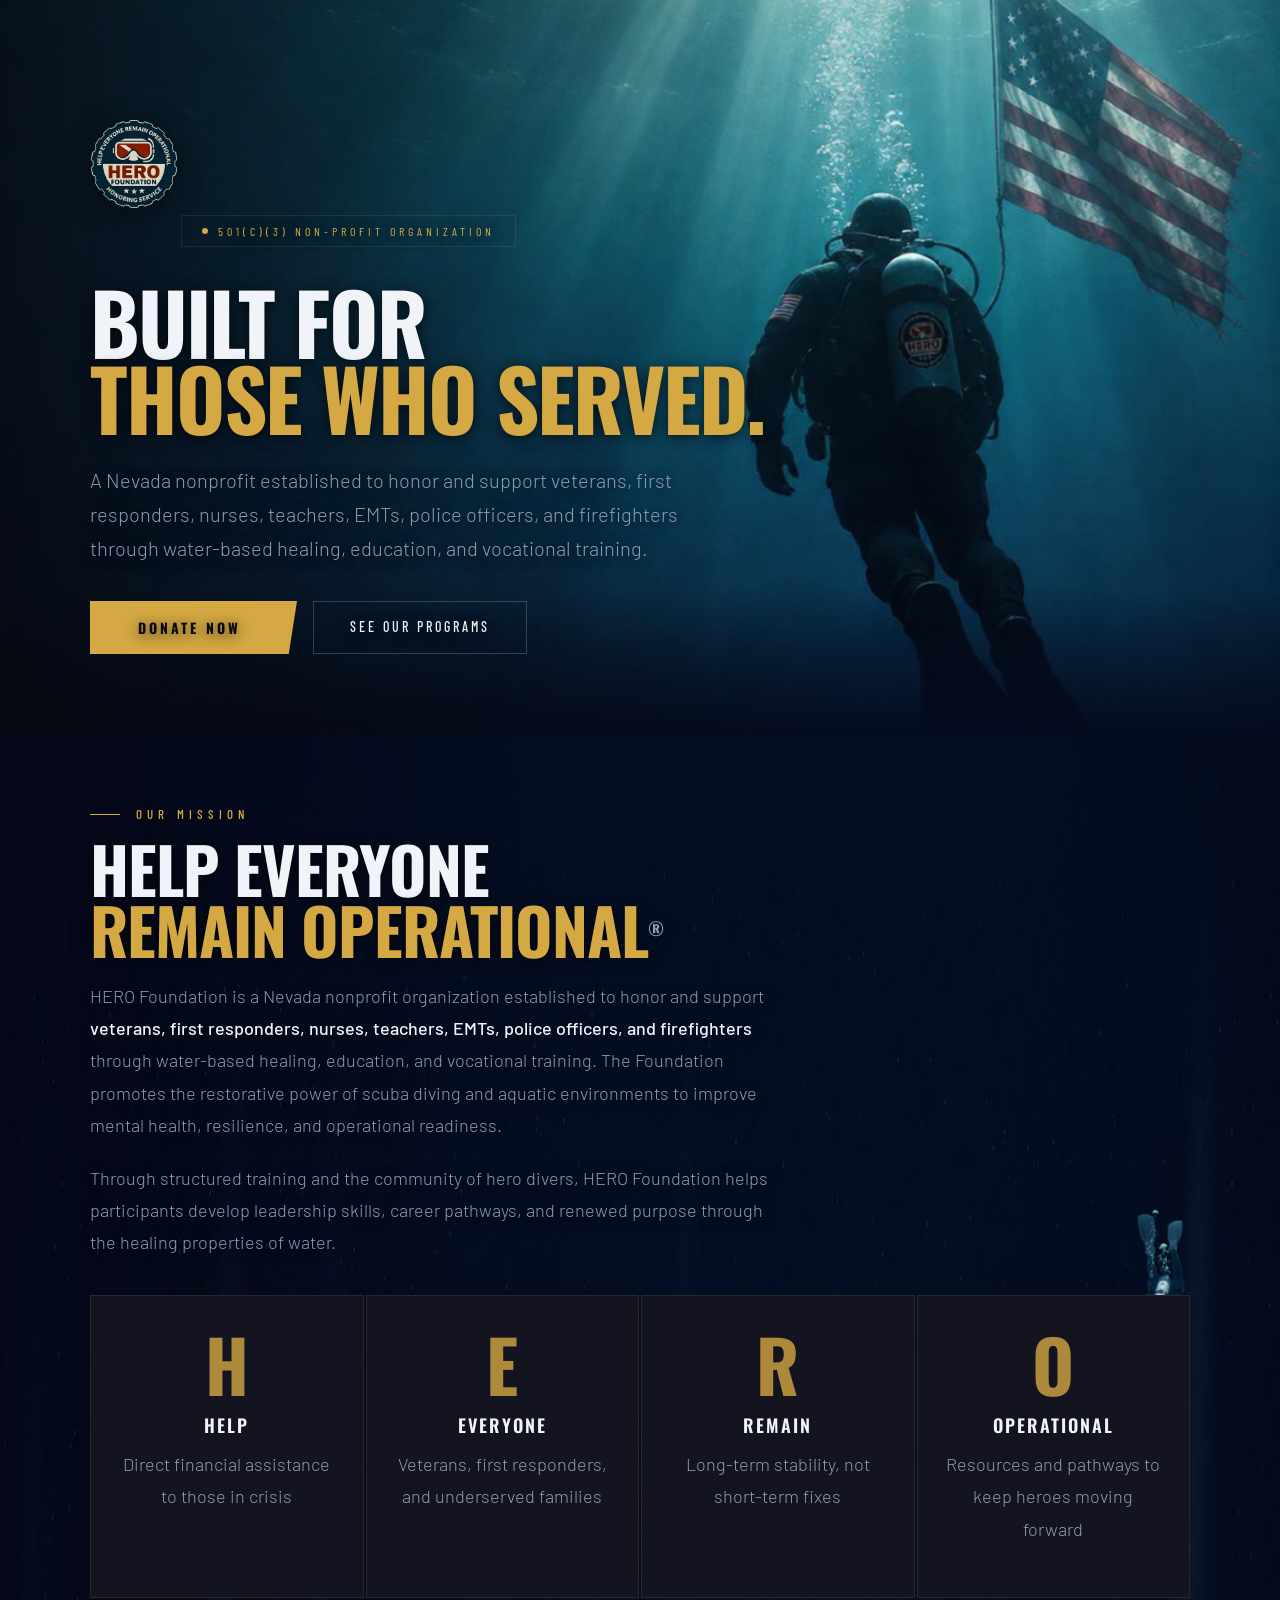
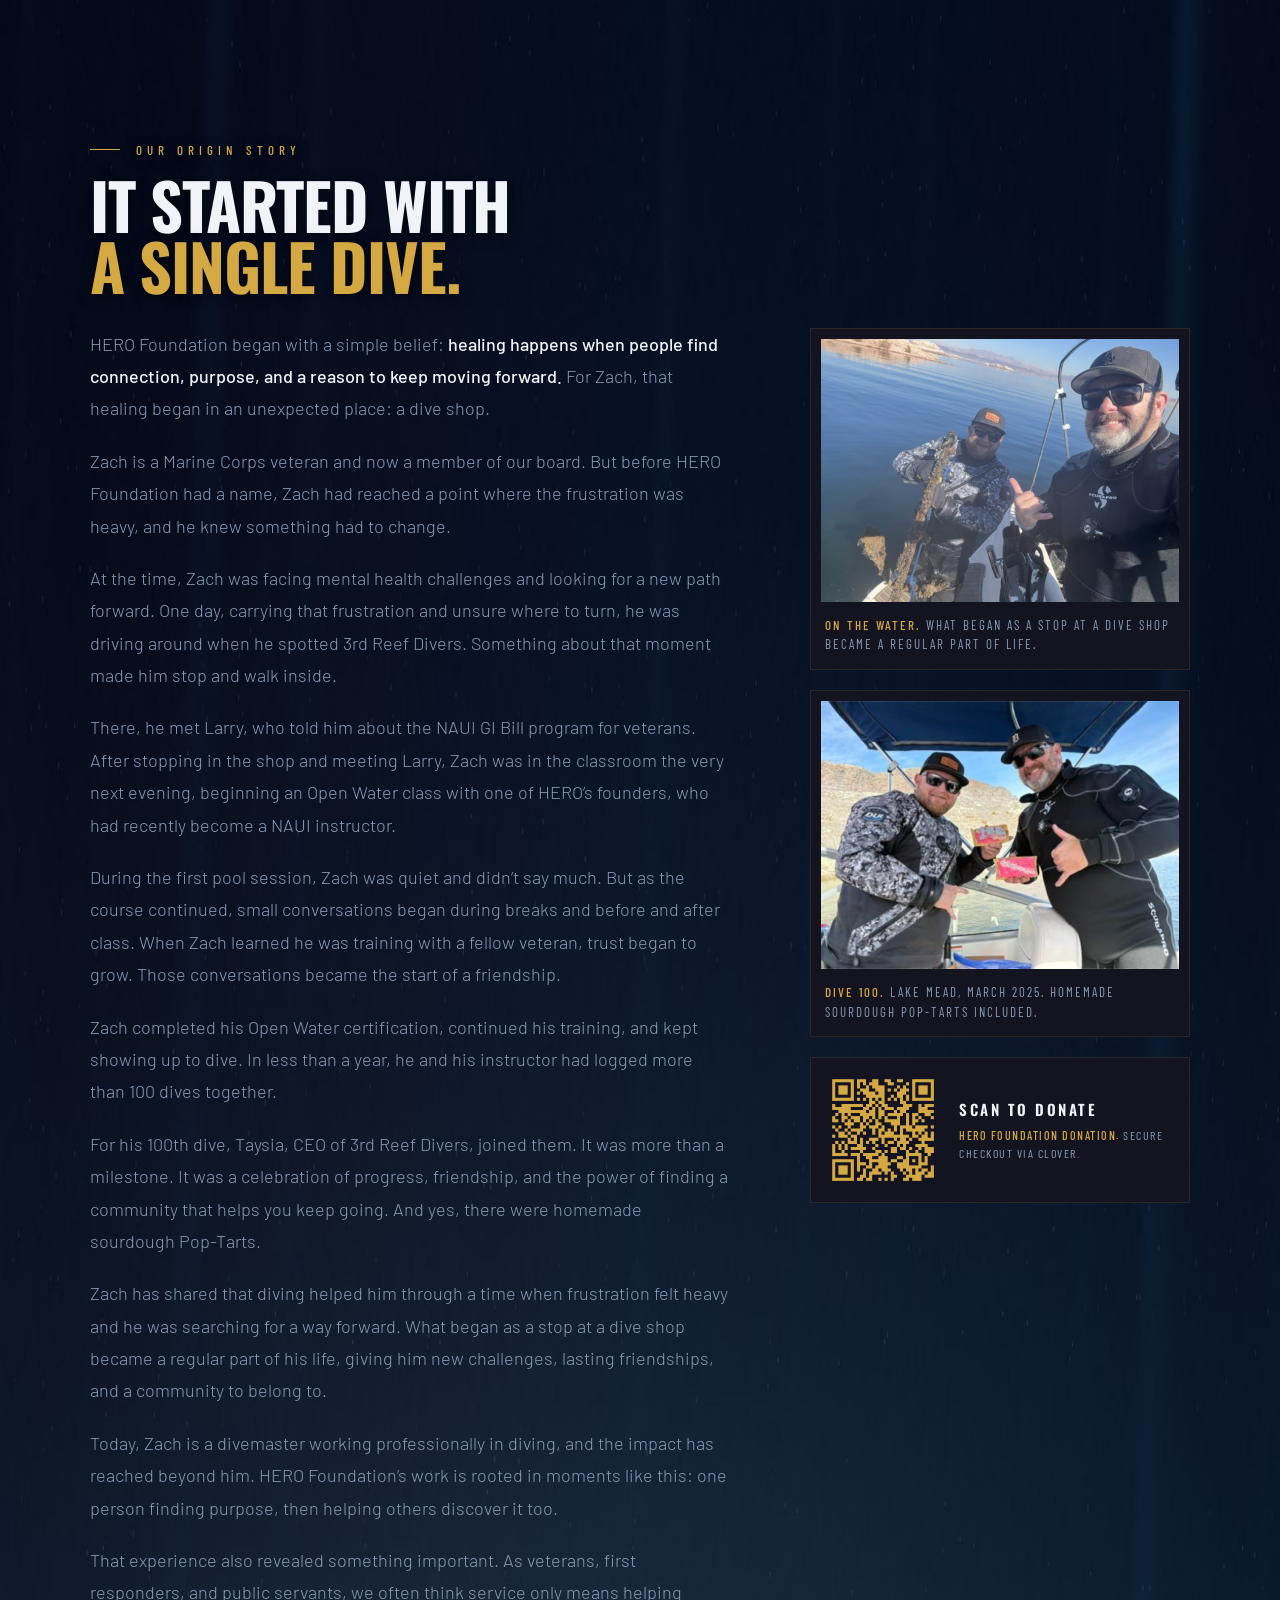
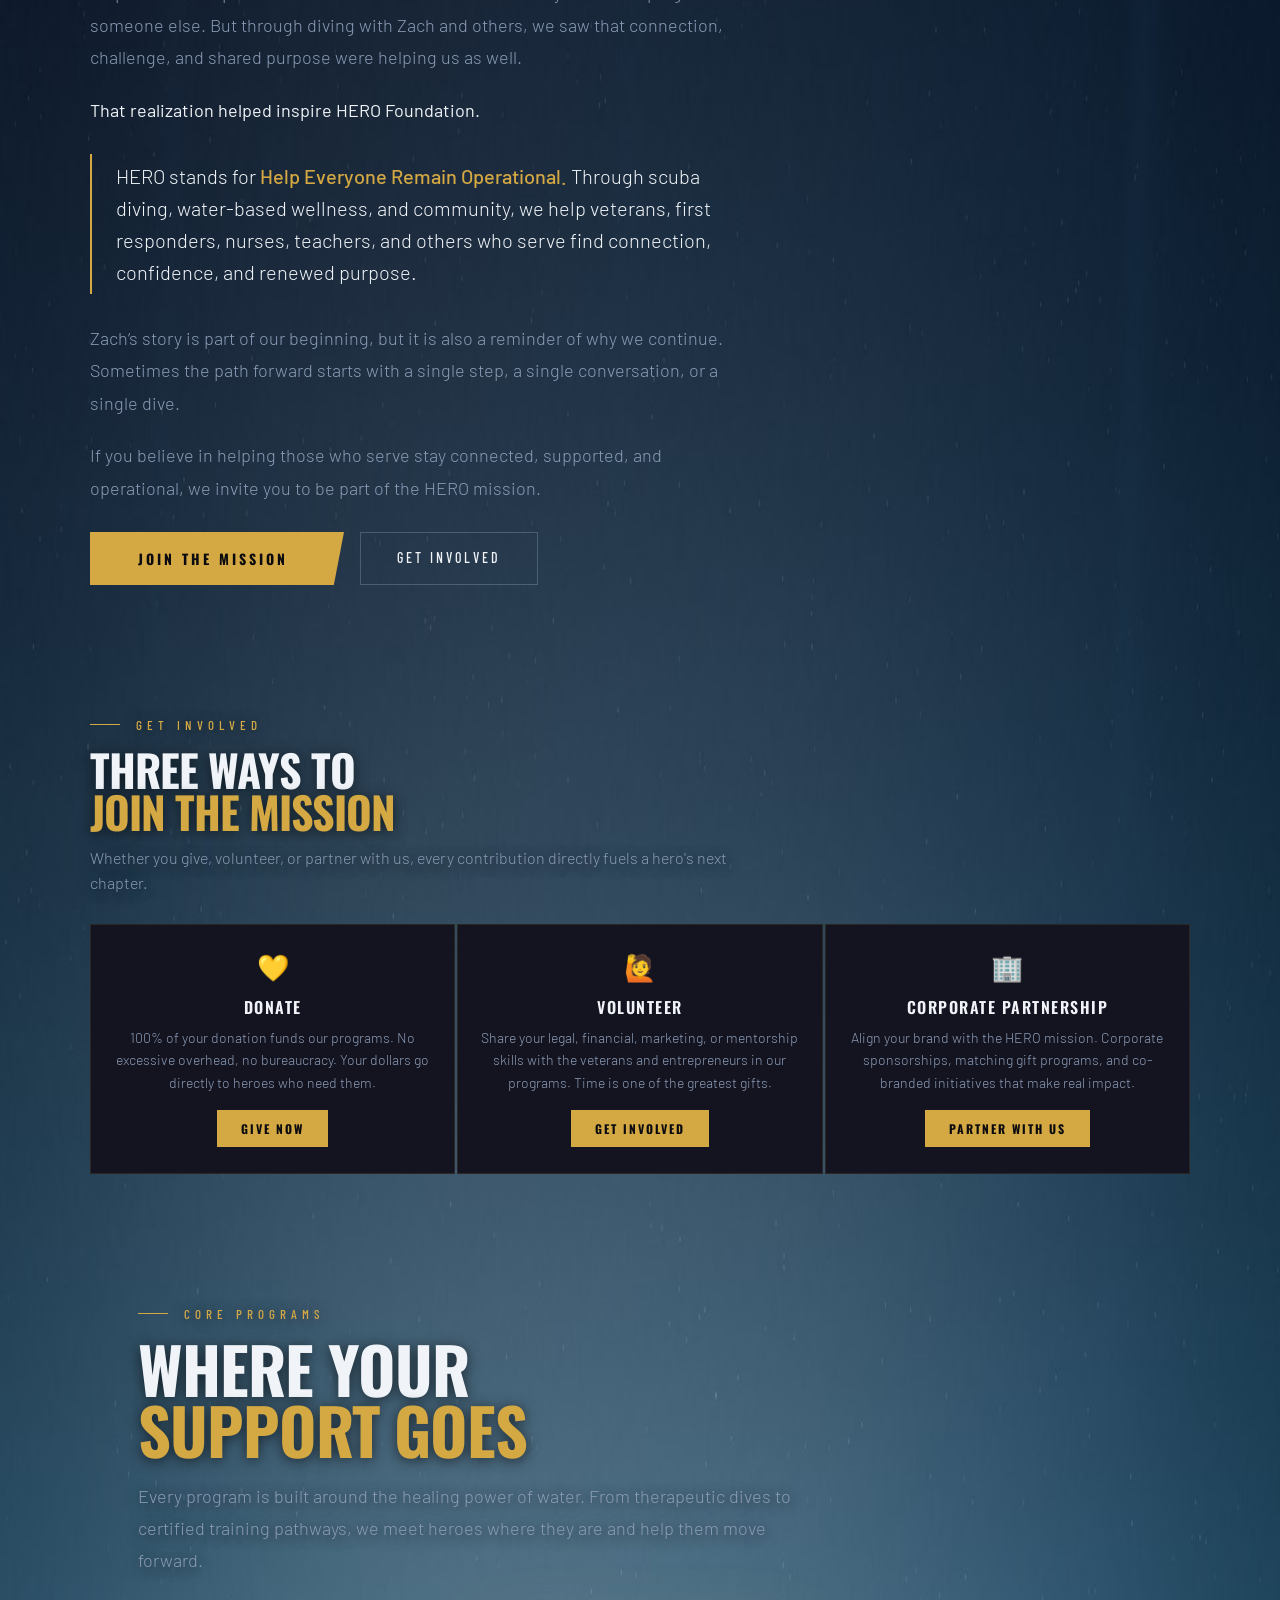
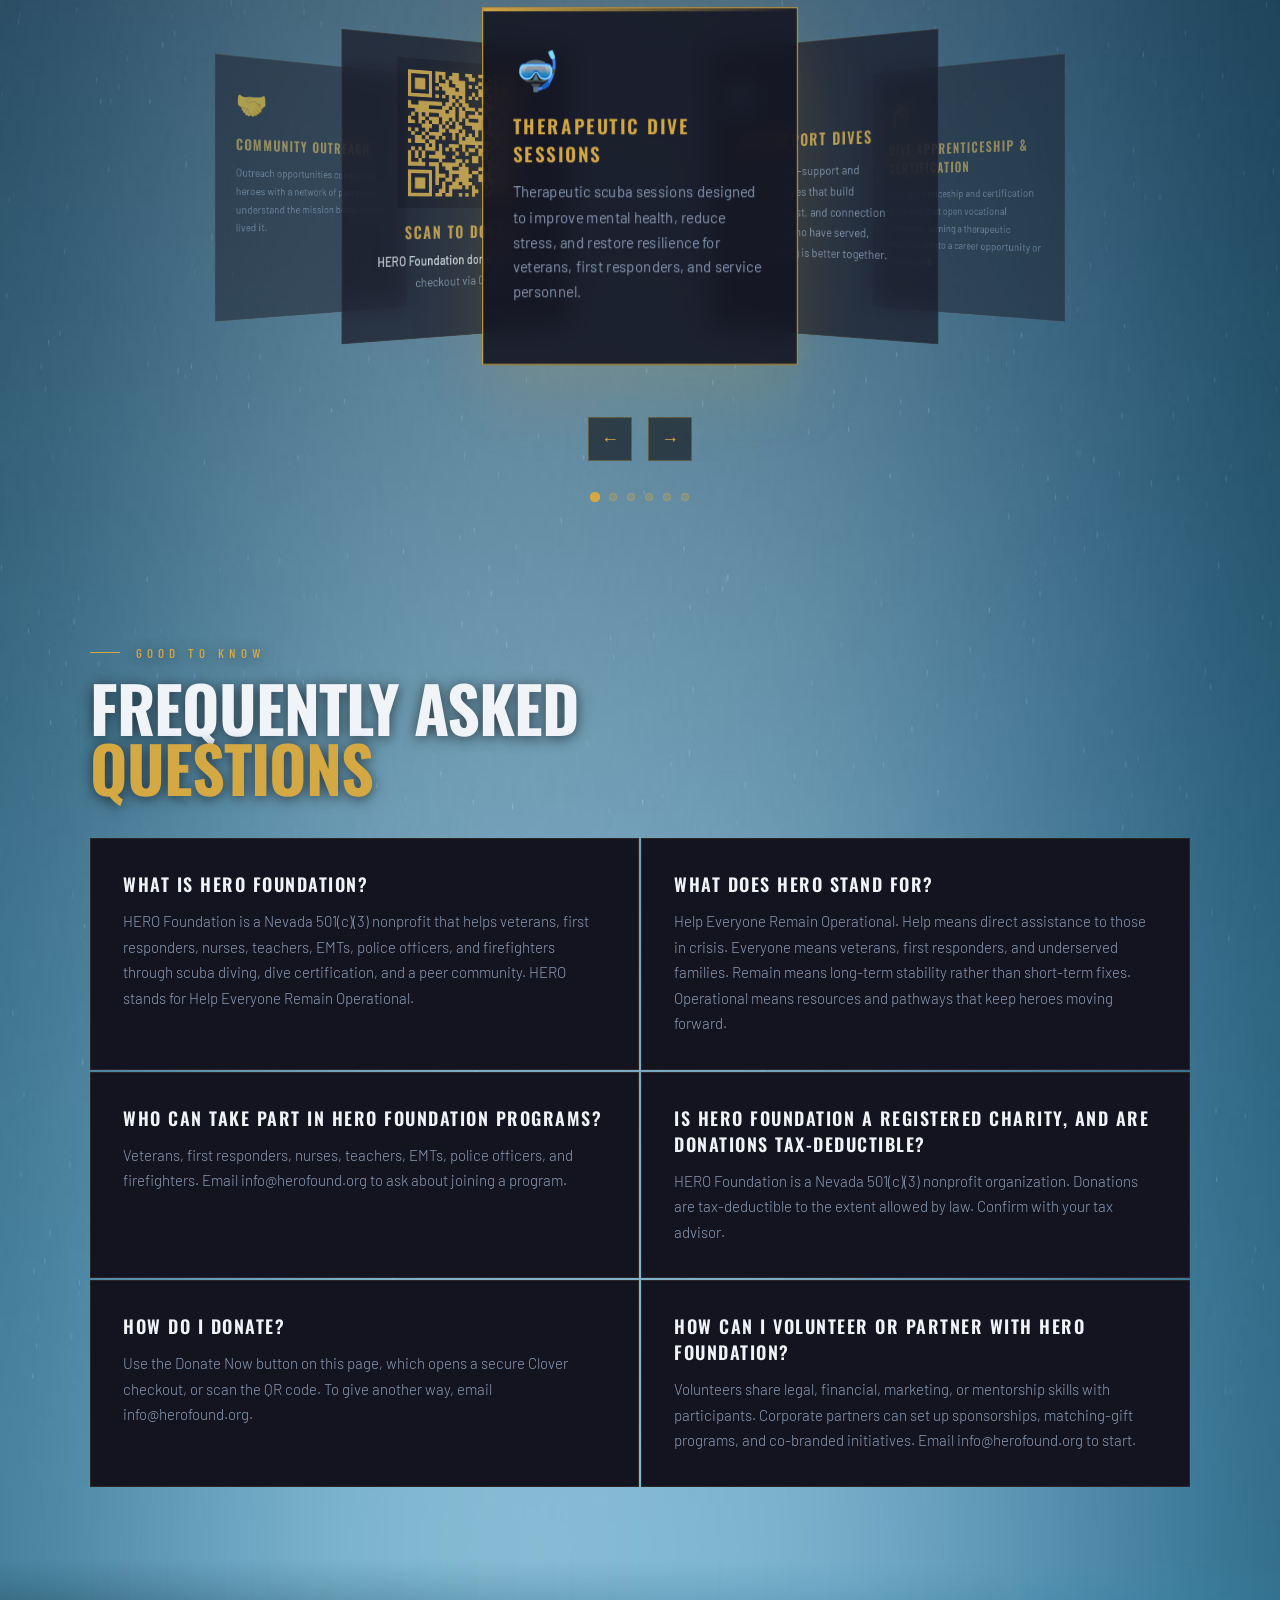
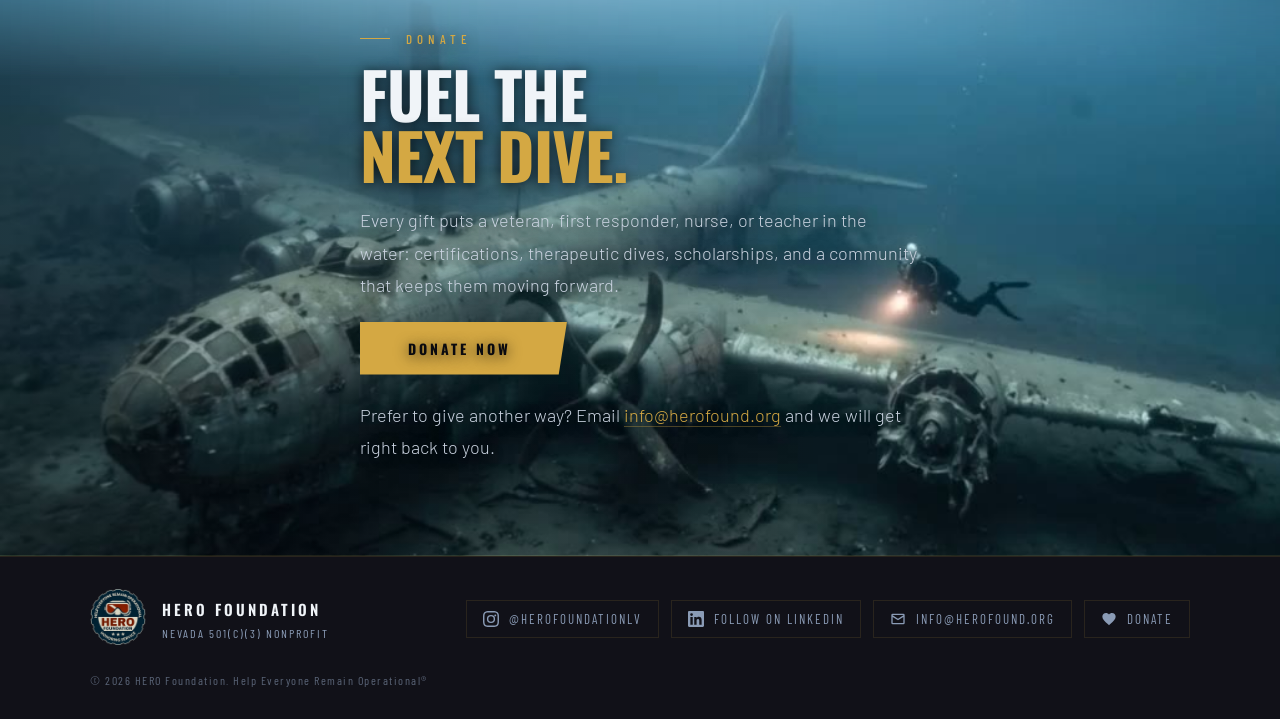
==== index.html @ 290cae29 "Use the real badge artwork, not the kit's SVG redraws Mike: the logo was not showing properly. The k" ====
<!DOCTYPE html>
<html lang="en">
<head>
  <meta charset="UTF-8">
  <meta name="viewport" content="width=device-width, initial-scale=1.0">
  <title>HERO Foundation | Dive Therapy for Veterans &amp; First Responders</title>
  <meta name="description" content="Nevada 501(c)(3) helping veterans, first responders, nurses, and teachers heal through scuba diving and dive certification. Donate or volunteer today.">
  <link rel="canonical" href="https://herofound.org/">
  <meta name="robots" content="index, follow, max-image-preview:large">
  <meta name="theme-color" content="#0A0A0F">
  <link rel="icon" href="/favicon.ico" sizes="any">
  <link rel="icon" type="image/png" sizes="32x32" href="/favicon-32.png">
  <link rel="icon" type="image/png" sizes="192x192" href="/favicon-192.png">
  <link rel="apple-touch-icon" href="/apple-touch-icon.png">
  <link rel="manifest" href="/site.webmanifest">
  <meta property="og:type" content="website">
  <meta property="og:site_name" content="HERO Foundation">
  <meta property="og:locale" content="en_US">
  <meta property="og:url" content="https://herofound.org/">
  <meta property="og:title" content="HERO Foundation: Help Everyone Remain Operational">
  <meta property="og:description" content="A Nevada 501(c)(3) using scuba diving, dive certification, and community to help veterans, first responders, nurses, and teachers stay operational.">
  <meta property="og:image" content="https://herofound.org/og-image.jpg">
  <meta property="og:image:width" content="1200">
  <meta property="og:image:height" content="630">
  <meta property="og:image:alt" content="Scuba diver carrying an American flag underwater, lit by sunlight from the surface">
  <meta name="twitter:card" content="summary_large_image">
  <meta name="twitter:title" content="HERO Foundation: Help Everyone Remain Operational">
  <meta name="twitter:description" content="A Nevada 501(c)(3) using scuba diving, dive certification, and community to help veterans, first responders, nurses, and teachers stay operational.">
  <meta name="twitter:image" content="https://herofound.org/og-image.jpg">
  <meta name="twitter:image:alt" content="Scuba diver carrying an American flag underwater, lit by sunlight from the surface">
  <script type="application/ld+json">
  {
    "@context": "https://schema.org",
    "@graph": [
      {
        "@type": "NonprofitOrganization",
        "@id": "https://herofound.org/#organization",
        "name": "HERO Foundation",
        "alternateName": "Help Everyone Remain Operational",
        "slogan": "Help Everyone Remain Operational",
        "url": "https://herofound.org/",
        "image": "https://herofound.org/og-image.jpg",
        "logo": {
          "@type": "ImageObject",
          "url": "https://herofound.org/hero-foundation-logo-512.png",
          "width": 512,
          "height": 512
        },
        "email": "info@herofound.org",
        "description": "HERO Foundation (Help Everyone Remain Operational) is a Nevada 501(c)(3) nonprofit that uses scuba diving, dive certification, and peer community to support the mental health, resilience, and career pathways of veterans, first responders, nurses, teachers, EMTs, police officers, and firefighters.",
        "nonprofitStatus": "https://schema.org/Nonprofit501c3",
        "address": {
          "@type": "PostalAddress",
          "addressRegion": "NV",
          "addressCountry": "US"
        },
        "areaServed": {
          "@type": "State",
          "name": "Nevada"
        },
        "knowsAbout": [
          "Scuba diving therapy",
          "Veteran mental health",
          "First responder wellness",
          "Dive certification",
          "NAUI training"
        ],
        "sameAs": [
          "https://www.instagram.com/herofoundationlv/",
          "https://www.linkedin.com/company/hero-foundation"
        ],
        "contactPoint": {
          "@type": "ContactPoint",
          "email": "info@herofound.org",
          "contactType": "general inquiries",
          "availableLanguage": "English"
        },
        "potentialAction": {
          "@type": "DonateAction",
          "name": "Donate to HERO Foundation",
          "target": "https://link.clover.com/urlshortener/wZVcKj"
        }
      },
      {
        "@type": "WebSite",
        "@id": "https://herofound.org/#website",
        "url": "https://herofound.org/",
        "name": "HERO Foundation",
        "publisher": {
          "@id": "https://herofound.org/#organization"
        },
        "inLanguage": "en-US"
      },
      {
        "@type": "WebPage",
        "@id": "https://herofound.org/#webpage",
        "url": "https://herofound.org/",
        "name": "HERO Foundation | Dive Therapy for Veterans & First Responders",
        "description": "Nevada 501(c)(3) helping veterans, first responders, nurses, and teachers heal through scuba diving and dive certification. Donate or volunteer today.",
        "isPartOf": {
          "@id": "https://herofound.org/#website"
        },
        "about": {
          "@id": "https://herofound.org/#organization"
        },
        "primaryImageOfPage": {
          "@type": "ImageObject",
          "url": "https://herofound.org/og-image.jpg",
          "width": 1200,
          "height": 630,
          "caption": "Scuba diver carrying an American flag underwater, lit by sunlight from the surface"
        },
        "inLanguage": "en-US"
      },
      {
        "@type": "ItemList",
        "@id": "https://herofound.org/#programs-list",
        "name": "HERO Foundation core programs",
        "itemListOrder": "https://schema.org/ItemListOrderAscending",
        "itemListElement": [
          {
            "@type": "ListItem",
            "position": 1,
            "item": {
              "@type": "Service",
              "name": "Therapeutic Dive Sessions",
              "description": "Therapeutic scuba sessions designed to improve mental health, reduce stress, and restore resilience for veterans, first responders, and service personnel.",
              "provider": {
                "@id": "https://herofound.org/#organization"
              }
            }
          },
          {
            "@type": "ListItem",
            "position": 2,
            "item": {
              "@type": "Service",
              "name": "Peer-Support Dives",
              "description": "Structured peer-support and mentorship dives that build community, trust, and connection among those who have served, because healing is better together.",
              "provider": {
                "@id": "https://herofound.org/#organization"
              }
            }
          },
          {
            "@type": "ListItem",
            "position": 3,
            "item": {
              "@type": "Service",
              "name": "Dive Apprenticeship & Certification",
              "description": "Dive apprenticeship and certification programs that open vocational pathways, turning a therapeutic experience into a career opportunity or lifelong skill.",
              "provider": {
                "@id": "https://herofound.org/#organization"
              }
            }
          },
          {
            "@type": "ListItem",
            "position": 4,
            "item": {
              "@type": "Service",
              "name": "Educational Workshops",
              "description": "Workshops focused on stress recovery, ocean awareness, and personal development, providing tools that extend well beyond the water.",
              "provider": {
                "@id": "https://herofound.org/#organization"
              }
            }
          },
          {
            "@type": "ListItem",
            "position": 5,
            "item": {
              "@type": "Service",
              "name": "Community Outreach",
              "description": "Outreach opportunities connecting heroes with a network of peers who understand the mission because they lived it.",
              "provider": {
                "@id": "https://herofound.org/#organization"
              }
            }
          }
        ]
      },
      {
        "@type": "FAQPage",
        "@id": "https://herofound.org/#faq",
        "mainEntity": [
          {
            "@type": "Question",
            "name": "What is HERO Foundation?",
            "acceptedAnswer": {
              "@type": "Answer",
              "text": "HERO Foundation is a Nevada 501(c)(3) nonprofit that helps veterans, first responders, nurses, teachers, EMTs, police officers, and firefighters through scuba diving, dive certification, and a peer community. HERO stands for Help Everyone Remain Operational."
            }
          },
          {
            "@type": "Question",
            "name": "What does HERO stand for?",
            "acceptedAnswer": {
              "@type": "Answer",
              "text": "Help Everyone Remain Operational. Help means direct assistance to those in crisis. Everyone means veterans, first responders, and underserved families. Remain means long-term stability rather than short-term fixes. Operational means resources and pathways that keep heroes moving forward."
            }
          },
          {
            "@type": "Question",
            "name": "Who can take part in HERO Foundation programs?",
            "acceptedAnswer": {
              "@type": "Answer",
              "text": "Veterans, first responders, nurses, teachers, EMTs, police officers, and firefighters. Email info@herofound.org to ask about joining a program."
            }
          },
          {
            "@type": "Question",
            "name": "Is HERO Foundation a registered charity, and are donations tax-deductible?",
            "acceptedAnswer": {
              "@type": "Answer",
              "text": "HERO Foundation is a Nevada 501(c)(3) nonprofit organization. Donations are tax-deductible to the extent allowed by law. Confirm with your tax advisor."
            }
          },
          {
            "@type": "Question",
            "name": "How do I donate?",
            "acceptedAnswer": {
              "@type": "Answer",
              "text": "Use the Donate Now button on this page, which opens a secure Clover checkout, or scan the QR code. To give another way, email info@herofound.org."
            }
          },
          {
            "@type": "Question",
            "name": "How can I volunteer or partner with HERO Foundation?",
            "acceptedAnswer": {
              "@type": "Answer",
              "text": "Volunteers share legal, financial, marketing, or mentorship skills with participants. Corporate partners can set up sponsorships, matching-gift programs, and co-branded initiatives. Email info@herofound.org to start."
            }
          }
        ]
      }
    ]
  }
  </script>
  <link rel="preload" as="image" href="hero-diver-flag-poster.jpg">
  <link rel="preconnect" href="https://fonts.googleapis.com">
  <link rel="preconnect" href="https://fonts.gstatic.com" crossorigin>
  <link href="https://fonts.googleapis.com/css2?family=Oswald:wght@400;500;600;700&family=Barlow+Condensed:wght@300;400;500;600;700&family=Barlow:wght@300;400;500;600&display=swap" rel="stylesheet">
  <style>
    * { margin: 0; padding: 0; box-sizing: border-box; }
    [hidden] { display: none !important; }
    html { scroll-behavior: smooth; overflow-x: hidden; }

    :root {
      --white: #f0f4f8;
      --fog: #8a9bb5;
      --gold: #D4A843;
      --gold-dim: rgba(212,168,67,0.15);
      --gold-glow: rgba(212,168,67,0.08);
      --fund-dark: #0A0A0F;
      --fund-deep: #111118;
      --fund-card: #141420;
      --fund-border: rgba(212,168,67,0.12);
    }

    body {
      background: var(--fund-dark);
      color: var(--white);
      font-family: 'Barlow', sans-serif;
    }

    a { color: inherit; }
    a:hover { color: var(--white); }

    .foundation-page { background: var(--fund-dark); color: var(--white); font-family: 'Barlow', sans-serif; }

    .foundation-hero {
      min-height: 78vh;
      display: flex; align-items: center; justify-content: center;
      text-align: left; padding: 120px 48px 80px;
      position: relative; overflow: hidden;
      /* Poster frame sits under the looping video so the hero is never blank. */
      background: url('hero-diver-flag-poster.jpg') center 32% / cover no-repeat #060609;
    }

    .foundation-hero-video {
      position: absolute; inset: 0; z-index: 0;
      width: 100%; height: 100%;
      object-fit: cover; object-position: center 32%;
      pointer-events: none;
    }

    /* Gradient scrim over the video, under the copy. */
    .foundation-hero::before {
      content: ''; position: absolute; inset: 0; z-index: 1; pointer-events: none;
      background:
        linear-gradient(90deg, rgba(6,6,9,0.68) 0%, rgba(6,6,9,0.34) 38%, rgba(6,6,9,0) 66%),
        linear-gradient(180deg, rgba(6,6,9,0.10) 0%, rgba(10,10,15,0) 35%, rgba(10,10,15,0) 80%, #040c1f 100%);
    }

    @media (prefers-reduced-motion: reduce) {
      .foundation-hero-video { display: none; }
    }

    .foundation-hero-inner { width: 100%; max-width: 1100px; position: relative; z-index: 2; }
    .foundation-hero-copy { max-width: 760px; text-shadow: 0 2px 14px rgba(0,0,0,0.7); }
    .site-brand { display: inline-block; margin-bottom: 26px; line-height: 0; }
    .site-brand img { width: 88px; height: 88px; display: block; filter: drop-shadow(0 4px 14px rgba(0,0,0,0.45)); }

    .foundation-badge {
      display: inline-flex; align-items: center; gap: 10px;
      font-family: 'Barlow Condensed', sans-serif; font-size: 12px;
      letter-spacing: 4px; text-transform: uppercase;
      color: var(--gold); border: 1px solid var(--fund-border);
      padding: 8px 20px; margin-bottom: 36px;
    }

    .foundation-badge::before {
      content: ''; width: 6px; height: 6px;
      background: var(--gold); border-radius: 50%;
      animation: pulse 2s ease-in-out infinite;
    }

    @keyframes pulse { 0%,100% { opacity:1; transform:scale(1); } 50% { opacity:0.5; transform:scale(1.4); } }

    .foundation-hero h1 {
      font-family: 'Oswald', sans-serif; font-weight: 700;
      font-size: clamp(48px, 6.6vw, 92px);
      line-height: 0.9; text-transform: uppercase; letter-spacing: -2px; margin-bottom: 28px;
    }

    .foundation-hero h1 em { font-style: normal; color: var(--gold); }

    .foundation-hero-sub {
      font-weight: 300; font-size: 20px; line-height: 1.7;
      color: var(--fog); max-width: 640px; margin: 0 0 36px;
    }

    .foundation-hero-actions { display: flex; gap: 16px; justify-content: flex-start; flex-wrap: wrap; }

    .btn-gold {
      display: inline-block; padding: 16px 48px;
      background: var(--gold); color: #0A0A0F;
      font-family: 'Oswald', sans-serif; font-weight: 700;
      font-size: 14px; letter-spacing: 3px; text-transform: uppercase;
      text-decoration: none; transition: all 0.3s ease;
      clip-path: polygon(0 0, 100% 0, 96% 100%, 0 100%); padding-right: 56px;
    }

    .btn-gold:hover { background: #e8ba50; transform: translateY(-2px); box-shadow: 0 8px 32px rgba(212,168,67,0.3); color: #0A0A0F; }

    .btn-fund-ghost {
      display: inline-block; padding: 16px 36px;
      background: transparent; color: var(--white);
      font-family: 'Barlow Condensed', sans-serif; font-weight: 500;
      font-size: 14px; letter-spacing: 3px; text-transform: uppercase;
      text-decoration: none; border: 1px solid rgba(240,244,248,0.2); transition: all 0.3s ease;
    }

    .btn-fund-ghost:hover { border-color: var(--gold); color: var(--gold); background: var(--gold-glow); }

    .foundation-stats {
      background: var(--fund-deep);
      border-top: 1px solid var(--fund-border);
      border-bottom: 1px solid var(--fund-border);
      padding: 36px 48px; display: flex; justify-content: center; flex-wrap: wrap;
    }

    .foundation-stat { text-align: center; flex: 1; min-width: 160px; padding: 0 32px; border-right: 1px solid var(--fund-border); display: flex; align-items: center; justify-content: center; }
    .foundation-stat:last-child { border-right: none; }

    .foundation-stat-title {
      font-family: 'Oswald', sans-serif; font-weight: 700;
      font-size: clamp(28px, 3.2vw, 44px); line-height: 1.05;
      text-transform: uppercase; letter-spacing: 1px; color: var(--gold);
    }

    .f-section { padding: 72px 48px; position: relative; overflow: hidden; }
    .f-section.dark { background: var(--fund-dark); }
    .f-section.deep { background: var(--fund-deep); }
    .f-wrap { max-width: 1100px; margin: 0 auto; position: relative; z-index: 5; }

    .f-tag {
      font-family: 'Barlow Condensed', sans-serif; font-weight: 500;
      font-size: 13px; letter-spacing: 5px; text-transform: uppercase;
      color: var(--gold); display: flex; align-items: center; gap: 16px; margin-bottom: 16px;
    }

    .f-tag::before { content: ''; width: 30px; height: 1px; background: var(--gold); }

    .f-section h2, .programs-section h2 {
      font-family: 'Oswald', sans-serif; font-weight: 700;
      font-size: clamp(36px, 5vw, 68px); line-height: 0.95;
      text-transform: uppercase; letter-spacing: -1px; margin-bottom: 20px;
    }

    .f-section h2 em, .programs-section h2 em { font-style: normal; color: var(--gold); }

    .f-section p, .programs-content > p {
      font-weight: 300; font-size: 18px; line-height: 1.8;
      color: var(--fog); max-width: 680px; margin-bottom: 20px;
    }

    .f-section p strong { color: var(--white); font-weight: 500; }

    .pillars-grid {
      display: grid; grid-template-columns: repeat(4, 1fr);
      gap: 2px; margin-top: 36px;
    }

    .f-pillar {
      background: var(--fund-card); border: 1px solid var(--fund-border);
      padding: 32px 24px; text-align: center; transition: all 0.3s ease;
    }

    .f-pillar:hover { border-color: var(--gold); background: var(--gold-glow); }

    .f-pillar-letter {
      font-family: 'Oswald', sans-serif; font-weight: 700;
      font-size: 72px; line-height: 1; color: var(--gold); opacity: 0.8; margin-bottom: 12px;
    }

    .f-pillar-word {
      font-family: 'Oswald', sans-serif; font-weight: 600;
      font-size: 18px; text-transform: uppercase; letter-spacing: 2px;
      color: var(--white); margin-bottom: 10px;
    }

    .f-pillar-desc { font-size: 14px; line-height: 1.6; color: var(--fog); margin: 0; }

    /* ── PROGRAMS COVERFLOW ── */
    .programs-section {
      position: relative; padding: 72px 0; overflow: hidden;
    }

    .programs-bg {
      position: absolute; inset: 0;
      background: url('programs-bg.jpg') center center / cover no-repeat;
    }

    .programs-bg::after {
      content: ''; position: absolute; inset: 0;
      background: linear-gradient(180deg,
        rgba(10,10,15,0.46) 0%,
        rgba(10,10,15,0.22) 40%,
        rgba(10,10,15,0.22) 60%,
        rgba(10,10,15,0.52) 100%);
    }

    .programs-content {
      position: relative; z-index: 5;
      max-width: 1100px; margin: 0 auto; padding: 0 48px;
    }
    .programs-content > .f-tag, .programs-content > h2, .programs-content > p { text-shadow: 0 2px 14px rgba(0,0,0,0.7); }

    /* coverflow stage */
    .coverflow-stage {
      position: relative; height: 380px;
      perspective: 1200px;
      margin-top: 40px; cursor: pointer;
      user-select: none;
    }

    .cf-track {
      position: relative; width: 100%; height: 100%;
      transform-style: preserve-3d;
    }

    .cf-card {
      position: absolute;
      width: 300px; height: 340px;
      top: 0; left: 50%; margin-left: -150px;
      background: rgba(20,20,32,0.88);
      border: 1px solid var(--fund-border);
      padding: 36px 28px;
      backdrop-filter: blur(12px);
      -webkit-backdrop-filter: blur(12px);
      transition: transform 0.9s cubic-bezier(0.25,0.46,0.45,0.94),
                  opacity 0.9s ease,
                  box-shadow 0.9s ease;
      will-change: transform, opacity;
      overflow: hidden;
    }

    .cf-card::before {
      content: ''; position: absolute; top: 0; left: 0;
      width: 100%; height: 3px;
      background: linear-gradient(90deg, var(--gold), transparent);
      transform: scaleX(0); transform-origin: left;
      transition: transform 0.4s ease;
    }

    .cf-card.cf-active::before { transform: scaleX(1); }
    .cf-card.cf-active { border-color: var(--gold); box-shadow: 0 24px 64px rgba(212,168,67,0.18); }

    .cf-card .program-icon { font-size: 36px; margin-bottom: 18px; display: block; }

    .cf-card h3 {
      font-family: 'Oswald', sans-serif; font-weight: 600;
      font-size: 18px; text-transform: uppercase; letter-spacing: 2px;
      color: var(--gold); margin-bottom: 12px;
    }

    .cf-card p { font-size: 14px; line-height: 1.7; color: var(--fog); margin: 0; }
    .cf-card.cf-donate { padding: 24px 28px; text-align: center; }
    .cf-card.cf-donate a { display: block; text-decoration: none; color: inherit; }
    .cf-card.cf-donate img { display: block; width: 168px; height: 168px; margin: 0 auto 14px; }
    .cf-card.cf-donate h3 { margin-bottom: 8px; }
    .cf-card.cf-donate p strong { color: var(--white); font-weight: 500; }

    /* nav dots */
    .cf-dots {
      display: flex; justify-content: center; gap: 10px;
      margin-top: 32px;
    }

    .cf-dot {
      width: 8px; height: 8px; border-radius: 50%;
      background: rgba(212,168,67,0.25);
      border: 1px solid rgba(212,168,67,0.4);
      cursor: pointer; transition: all 0.3s ease;
    }

    .cf-dot.active { background: var(--gold); transform: scale(1.3); }

    /* nav arrows */
    .cf-arrows {
      display: flex; justify-content: center; gap: 16px; margin-top: 20px;
    }

    .cf-arrow {
      width: 44px; height: 44px;
      border: 1px solid rgba(212,168,67,0.3);
      background: rgba(10,10,15,0.6);
      color: var(--gold); font-size: 18px;
      display: flex; align-items: center; justify-content: center;
      cursor: pointer; transition: all 0.3s ease;
      backdrop-filter: blur(8px);
    }

    .cf-arrow:hover { border-color: var(--gold); background: rgba(212,168,67,0.1); }

    .impact-grid { display: grid; grid-template-columns: repeat(2, 1fr); gap: 2px; margin-top: 48px; }

    .impact-item {
      background: var(--fund-card); border: 1px solid var(--fund-border);
      padding: 36px; display: flex; gap: 24px; align-items: flex-start;
      transition: border-color 0.3s ease;
    }

    .impact-item:hover { border-color: var(--gold); }

    .impact-num {
      font-family: 'Oswald', sans-serif; font-weight: 700;
      font-size: 52px; line-height: 1; color: rgba(212,168,67,0.2); flex-shrink: 0;
    }

    .impact-item h3 {
      font-family: 'Oswald', sans-serif; font-weight: 600;
      font-size: 18px; text-transform: uppercase; letter-spacing: 1px;
      color: var(--white); margin-bottom: 8px;
    }

    .impact-item p { font-size: 15px; line-height: 1.7; color: var(--fog); margin: 0; }

    .ways-grid { display: grid; grid-template-columns: repeat(3, 1fr); gap: 2px; margin-top: 48px; }

    .way-card {
      background: var(--fund-card); border: 1px solid var(--fund-border);
      padding: 40px 32px; text-align: center; transition: all 0.3s ease;
    }

    .way-card:hover { border-color: var(--gold); background: var(--gold-glow); }

    .way-icon { font-size: 40px; margin-bottom: 20px; display: block; }

    .way-card h3 {
      font-family: 'Oswald', sans-serif; font-weight: 600;
      font-size: 20px; text-transform: uppercase; letter-spacing: 2px;
      color: var(--white); margin-bottom: 12px;
    }

    .way-card p { font-size: 15px; line-height: 1.7; color: var(--fog); margin: 0 0 24px; }

    .faq-grid { display: grid; grid-template-columns: repeat(2, 1fr); gap: 2px; margin-top: 40px; }
    .faq-item { background: var(--fund-card); border: 1px solid var(--fund-border); padding: 32px; }
    .faq-item h3 {
      font-family: 'Oswald', sans-serif; font-weight: 600;
      font-size: 18px; text-transform: uppercase; letter-spacing: 1.5px;
      color: var(--white); margin-bottom: 12px;
    }
    .faq-item p { font-size: 15px; line-height: 1.7; color: var(--fog); margin: 0; max-width: none; }

    .foundation-cta {
      padding: 88px 48px; text-align: center; position: relative; overflow: hidden;
      background: radial-gradient(ellipse at 50% 50%, rgba(212,168,67,0.08) 0%, transparent 60%),
                  linear-gradient(180deg, var(--fund-deep), var(--fund-dark));
    }

    .foundation-cta h2 {
      font-family: 'Oswald', sans-serif; font-weight: 700;
      font-size: clamp(44px, 6vw, 80px); line-height: 0.95;
      text-transform: uppercase; letter-spacing: -2px; margin-bottom: 20px;
    }

    .foundation-cta h2 em { font-style: normal; color: var(--gold); }

    .foundation-cta p {
      font-weight: 300; font-size: 18px; color: var(--fog);
      max-width: 520px; margin: 0 auto 40px; line-height: 1.6;
    }

    .foundation-cta-buttons { display: flex; gap: 16px; justify-content: center; flex-wrap: wrap; }

    /* ── ORIGIN STORY ── */
    .origin-grid {
      display: grid; grid-template-columns: minmax(0, 1fr) 380px;
      gap: 64px; align-items: start; margin-top: 32px;
    }
    .origin-story { order: 1; }
    .origin-story p { max-width: 640px; }
    .origin-lead { font-size: 22px; line-height: 1.6; color: var(--white); }
    .origin-story .origin-lead strong { font-weight: 500; }
    .origin-story .origin-turn { color: var(--white); font-weight: 400; }
    .origin-callout { border-left: 2px solid var(--gold); padding: 6px 0 6px 24px; margin: 28px 0; }
    .origin-callout p { margin: 0; color: var(--white); font-size: 20px; line-height: 1.6; }
    .origin-callout p em { color: var(--gold); font-style: normal; font-weight: 500; }
    .origin-actions { display: flex; gap: 16px; flex-wrap: wrap; margin-top: 28px; }
    .origin-photos { order: 2; position: sticky; top: 32px; display: grid; gap: 20px; }
    .origin-photo {
      margin: 0; background: var(--fund-card); border: 1px solid var(--fund-border);
      padding: 10px; transition: border-color 0.3s ease;
    }
    .origin-photo:hover { border-color: var(--gold); }
    .origin-photo img { display: block; width: 100%; height: auto; }
    .origin-photo figcaption {
      font-family: 'Barlow Condensed', sans-serif; font-size: 13px; letter-spacing: 2px;
      text-transform: uppercase; color: var(--fog); padding: 14px 4px 4px; line-height: 1.5;
    }
    .origin-photo figcaption strong { color: var(--gold); font-weight: 500; }
    .origin-qr {
      display: flex; align-items: center; gap: 16px;
      background: var(--fund-card); border: 1px solid var(--fund-border);
      padding: 12px 16px 12px 12px; text-decoration: none; color: inherit;
      transition: border-color 0.3s ease;
    }
    .origin-qr:hover { border-color: var(--gold); color: inherit; }
    .origin-qr img { display: block; width: 120px; height: 120px; flex-shrink: 0; }
    .origin-qr-label {
      font-family: 'Oswald', sans-serif; font-weight: 600; font-size: 15px;
      letter-spacing: 2.5px; text-transform: uppercase; color: var(--white); margin-bottom: 6px;
    }
    .origin-qr-sub {
      font-family: 'Barlow Condensed', sans-serif; font-size: 12px; letter-spacing: 1.5px;
      text-transform: uppercase; color: var(--fog); line-height: 1.5;
    }
    .origin-qr-sub strong { color: var(--gold); font-weight: 500; }

    /* ── WATER COLUMN + DESCENDING DIVER ── */
    /* One continuous dive: the flag diver at the surface, open water through the middle sections,
       the B-29 on the lakebed. The connector image stretches over every section between the two videos. */
    .dive-scope { position: relative; }
    .water-column {
      position: relative;
      background: url('water-column.jpg') center / 100% 100% no-repeat #040c1f;
    }
    .water-column .f-section.dark, .water-column .f-section.deep, .water-column .programs-section { background: transparent; }
    .water-column .programs-bg { display: none; }
    .water-column .f-tag, .water-column h2, .water-column .f-section > .f-wrap > p { text-shadow: 0 2px 14px rgba(0,0,0,0.6); }

    /* The diver rides above the videos and scrims (z 0/1) and below the copy (.f-wrap is z 5). */
    .dive-layer { position: absolute; inset: 0; z-index: 2; pointer-events: none; overflow: hidden; }
    .dive-diver {
      position: absolute; left: 0; top: 0;
      width: clamp(64px, 7.5vw, 112px); aspect-ratio: 240 / 773;
      will-change: transform; opacity: 0; transition: opacity 0.6s ease;
    }
    .dive-diver.ready { opacity: 1; }
    .dive-diver img { width: 100%; height: 100%; display: block; }
    /* Tablets have no gutter: a smaller diver appears in the hero and at the wreck only. */
    @media (max-width: 1199px) { .dive-diver { width: 60px; } }
    /* Phones: single column, no clear lane, so the diver sits out and only the water column shows. */
    @media (max-width: 767px) { .dive-layer { display: none; } }

    /* ── DONATE ── */
    .donate-section {
      /* Poster frame sits under the looping video so the section is never blank. */
      background: url('donate-wreck-poster.jpg') left 45% / 125% auto no-repeat var(--fund-dark);
      border-bottom: 1px solid var(--fund-border);
    }

    .donate-video {
      position: absolute; inset: 0; z-index: 0;
      /* Clip is mirrored; running it 125% wide from the left edge puts the diver in the clear right third. */
      width: 125%; height: 100%;
      object-fit: cover; object-position: left 45%;
      pointer-events: none;
    }

    /* Gradient scrim over the video, under the copy (.f-wrap is z-index 5). */
    .donate-section::before {
      content: ''; position: absolute; inset: 0; z-index: 1; pointer-events: none;
      background:
        linear-gradient(90deg, rgba(10,10,15,0.38) 0%, rgba(10,10,15,0.18) 38%, rgba(10,10,15,0) 66%);
    }

    /* Seam: the bottom rows of the water column, stretched and faded into the top of the wreck clip. */
    .donate-section::after {
      content: ''; position: absolute; left: 0; right: 0; top: 0; height: 120px; z-index: 1; pointer-events: none;
      background: url('water-column-edge.jpg') center top / 100% 100% no-repeat;
      -webkit-mask-image: linear-gradient(180deg, #000 0%, rgba(0,0,0,0) 100%);
      mask-image: linear-gradient(180deg, #000 0%, rgba(0,0,0,0) 100%);
    }

    @media (prefers-reduced-motion: reduce) {
      .donate-video { display: none; }
    }
    .donate-section { min-height: 440px; display: flex; align-items: center; }
    .donate-copy { position: relative; text-shadow: 0 2px 14px rgba(0,0,0,0.75); }
    .donate-copy p { max-width: 560px; color: #c9d2df; }
    .donate-actions { display: flex; gap: 16px; flex-wrap: wrap; align-items: center; margin-top: 8px; }
    .donate-alt { font-size: 15px; margin: 24px 0 0; }
    .donate-alt a { color: var(--gold); text-decoration: none; border-bottom: 1px solid rgba(212,168,67,0.35); }
    .donate-alt a:hover { color: var(--white); border-color: var(--white); }
    .donate-qr-frame { background: var(--fund-card); padding: 0; margin: 0 auto 18px; width: 100%; max-width: 272px; }
    .donate-qr-frame img { display: block; width: 100%; height: auto; }

    /* ── FLOATING DONATE PILL ── */
    .donate-fab {
      position: fixed; right: 20px; bottom: calc(20px + env(safe-area-inset-bottom, 0px));
      z-index: 900; display: flex; align-items: center; gap: 8px;
      opacity: 0; transform: translateY(16px); pointer-events: none;
      transition: opacity 0.4s ease, transform 0.4s ease;
    }
    .donate-fab.show { opacity: 1; transform: translateY(0); pointer-events: auto; }
    .donate-fab-link {
      display: inline-flex; align-items: center; gap: 8px;
      background: var(--gold); color: #0A0A0F; text-decoration: none;
      font-family: 'Oswald', sans-serif; font-weight: 700; font-size: 12px;
      letter-spacing: 2.5px; text-transform: uppercase;
      padding: 12px 18px; border-radius: 999px;
      box-shadow: 0 8px 28px rgba(0,0,0,0.5), 0 0 0 1px rgba(212,168,67,0.4);
      transition: background 0.3s ease, transform 0.3s ease;
    }
    .donate-fab-link:hover { background: #e8ba50; color: #0A0A0F; transform: translateY(-2px); }
    .donate-fab-link svg { width: 14px; height: 14px; }
    .donate-fab-qr { position: relative; }
    .donate-fab-qr-btn {
      width: 42px; height: 42px; border-radius: 50%; cursor: pointer;
      background: rgba(20,20,32,0.92); color: var(--gold);
      border: 1px solid rgba(212,168,67,0.4);
      display: inline-flex; align-items: center; justify-content: center;
      backdrop-filter: blur(8px); -webkit-backdrop-filter: blur(8px);
      transition: all 0.3s ease; box-shadow: 0 8px 28px rgba(0,0,0,0.5);
    }
    .donate-fab-qr-btn:hover, .donate-fab-qr-btn[aria-expanded="true"] { border-color: var(--gold); background: rgba(212,168,67,0.14); }
    .donate-fab-qr-btn svg { width: 18px; height: 18px; }
    .donate-pop {
      position: absolute; right: 0; bottom: calc(100% + 12px);
      width: 220px; background: var(--fund-card); border: 1px solid var(--fund-border);
      padding: 16px; text-align: center; box-shadow: 0 24px 64px rgba(0,0,0,0.55);
    }
    .donate-pop .donate-qr-frame { margin-bottom: 12px; }
    .donate-pop p {
      margin: 0; font-family: 'Barlow Condensed', sans-serif; font-size: 12px;
      letter-spacing: 2px; text-transform: uppercase; color: var(--fog); line-height: 1.5;
    }
    .donate-pop p strong { color: var(--white); font-weight: 500; display: block; font-size: 13px; }
    .donate-fab-link:focus-visible, .donate-fab-qr-btn:focus-visible { outline: 2px solid var(--white); outline-offset: 3px; }

    /* ── FOOTER ── */
    .foundation-footer {
      border-top: 1px solid var(--fund-border); background: var(--fund-deep);
      padding: 32px 48px;
    }
    .footer-wrap {
      max-width: 1100px; margin: 0 auto;
      display: flex; justify-content: space-between; align-items: center; gap: 24px; flex-wrap: wrap;
    }
    .footer-brand {
      font-family: 'Oswald', sans-serif; font-weight: 600; font-size: 15px;
      letter-spacing: 3px; text-transform: uppercase; color: var(--white);
      display: flex; align-items: center; gap: 16px;
    }
    .footer-logo { width: 56px; height: 56px; flex: none; }
    .footer-brand span {
      display: block; font-family: 'Barlow Condensed', sans-serif; font-weight: 400;
      font-size: 12px; letter-spacing: 2px; color: var(--fog); margin-top: 6px;
    }
    .footer-links { display: flex; align-items: center; gap: 12px; flex-wrap: wrap; }
    .footer-link {
      display: inline-flex; align-items: center; gap: 10px;
      font-family: 'Barlow Condensed', sans-serif; font-size: 13px; letter-spacing: 2px;
      text-transform: uppercase; color: var(--fog); text-decoration: none;
      border: 1px solid var(--fund-border); padding: 10px 16px; transition: all 0.3s ease;
    }
    .footer-link:hover { color: var(--gold); border-color: var(--gold); background: var(--gold-glow); }
    .footer-link svg { width: 16px; height: 16px; fill: currentColor; }
    .footer-copy {
      max-width: 1100px; margin: 24px auto 0; font-family: 'Barlow Condensed', sans-serif;
      font-size: 12px; letter-spacing: 1.5px; color: rgba(138,155,181,0.6);
    }

    @media (max-width: 1024px) {
      .origin-grid { grid-template-columns: minmax(0, 1fr) 320px; gap: 40px; }
    }

    /* ── COMPACT SECTION (Get Involved) ── */
    .btn-sm { display: inline-block; padding: 10px 24px; font-size: 12px; letter-spacing: 2px; clip-path: none; }
    .f-section-compact { padding: 60px 48px; }
    .f-section-compact h2 { font-size: clamp(28px, 3.6vw, 44px); margin-bottom: 12px; }
    .f-section-compact > .f-wrap > p { font-size: 16px; line-height: 1.6; margin-bottom: 0; }
    .f-section-compact .ways-grid { margin-top: 28px; }
    .f-section-compact .way-card { padding: 26px 22px; }
    .f-section-compact .way-icon { font-size: 26px; margin-bottom: 12px; }
    .f-section-compact .way-card h3 { font-size: 16px; letter-spacing: 1.5px; margin-bottom: 8px; }
    .f-section-compact .way-card p { font-size: 14px; line-height: 1.6; margin: 0 0 16px; }

    /* Reveal animations */
    .reveal { opacity: 0; transform: translateY(24px); transition: opacity 0.7s ease, transform 0.7s ease; }
    .reveal.visible { opacity: 1; transform: translateY(0); }
    .reveal-delay-1 { transition-delay: 0.1s; }
    .reveal-delay-2 { transition-delay: 0.2s; }
    .reveal-delay-3 { transition-delay: 0.3s; }
    .reveal-delay-4 { transition-delay: 0.4s; }

    @media (max-width: 768px) {
      .foundation-hero { padding: 100px 24px 64px; }
      .foundation-stats { flex-direction: column; }
      .foundation-stat { border-right: none; border-bottom: 1px solid var(--fund-border); padding: 18px 0; }
      .foundation-stat:last-child { border-bottom: none; }
      .f-section { padding: 48px 24px; }
      .f-section-compact { padding: 40px 24px; }
      .pillars-grid { grid-template-columns: repeat(2, 1fr); }
      .ways-grid { grid-template-columns: 1fr; }
      .faq-grid { grid-template-columns: 1fr; }
      .coverflow-stage { height: 420px; }
      .cf-card { width: 260px; margin-left: -130px; }
      .impact-grid { grid-template-columns: 1fr; }
      .foundation-hero {
        text-align: center;
        background: url('hero-diver-flag-poster.jpg') 72% 30% / cover no-repeat #060609;
      }
      .foundation-hero-video { object-position: 72% 30%; }
      .foundation-hero::before {
        background:
          linear-gradient(180deg, rgba(6,6,9,0.46) 0%, rgba(6,6,9,0.40) 50%, rgba(10,10,15,0.78) 88%, #040c1f 100%);
      }
      .foundation-hero-copy { max-width: none; }
      .site-brand { margin-bottom: 20px; }
      .site-brand img { width: 68px; height: 68px; }
      .foundation-hero-sub { margin: 0 auto 40px; }
      .foundation-hero-actions { justify-content: center; }
      .origin-grid { grid-template-columns: 1fr; gap: 40px; }
      .origin-photos { order: 0; position: static; }
      .donate-section {
        background: url('donate-wreck-poster.jpg') 41% center / cover no-repeat var(--fund-dark);
      }
      /* Crop so the diver swims at the right edge, beside the ragged line ends; keep the scrim light so it reads. */
      .donate-video { width: 100%; object-position: 41% center; }
      .donate-section::before {
        background:
          linear-gradient(180deg, rgba(10,10,15,0.08) 0%, rgba(10,10,15,0.05) 50%, rgba(10,10,15,0.50) 100%);
      }
      .donate-fab { right: 16px; }
      .donate-fab-qr { display: none; }
      .foundation-footer { padding: 32px 24px; }
      .footer-wrap { flex-direction: column; align-items: flex-start; }
    }
  </style>
</head>
<body>

<div class="foundation-page">

  <div class="dive-scope" id="diveScope">
  <div class="dive-layer" id="diveLayer" aria-hidden="true"><div class="dive-diver" id="diver"><img id="diverImg" alt="" src="diver/diver_00.webp" decoding="async"></div></div>

  <!-- HERO -->
  <section class="foundation-hero">
    <video class="foundation-hero-video" autoplay muted loop playsinline preload="auto" poster="hero-diver-flag-poster.jpg" aria-hidden="true" tabindex="-1">
      <source src="hero-diver-flag.mp4" type="video/mp4">
    </video>
    <div class="foundation-hero-inner">
      <div class="foundation-hero-copy">
      <a class="site-brand" href="/" aria-label="HERO Foundation home"><picture><source type="image/webp" srcset="hero-foundation-logo-512.webp"><img src="hero-foundation-logo-512.png" alt="HERO Foundation badge: red dive goggles above the words HERO Foundation, Honoring Service" width="88" height="88"></picture></a>
      <div class="foundation-badge reveal">501(c)(3) Non-Profit Organization</div>
      <h1 class="reveal reveal-delay-1">BUILT FOR<br><em>THOSE WHO SERVED.</em></h1>
      <p class="foundation-hero-sub reveal reveal-delay-2">A Nevada nonprofit established to honor and support veterans, first responders, nurses, teachers, EMTs, police officers, and firefighters through water-based healing, education, and vocational training.</p>
      <div class="foundation-hero-actions reveal reveal-delay-3">
        <a href="https://link.clover.com/urlshortener/wZVcKj" class="btn-gold" target="_blank" rel="noopener">Donate Now</a>
        <a href="#programs" class="btn-fund-ghost">See Our Programs</a>
      </div>
      </div>
    </div>
  </section>

  <!-- STATS: hidden for now (Oct 2026). To restore, delete this comment opener and the matching closer after the closing div.
  <div class="foundation-stats">
    <div class="foundation-stat reveal">
      <div class="foundation-stat-title">Heroes Supported</div>
    </div>
    <div class="foundation-stat reveal reveal-delay-1">
      <div class="foundation-stat-title">Community Partners</div>
    </div>
    <div class="foundation-stat reveal reveal-delay-2">
      <div class="foundation-stat-title">Mission Driven</div>
    </div>
    <div class="foundation-stat reveal reveal-delay-3">
      <div class="foundation-stat-title">Core Programs</div>
    </div>
  </div>
  -->

  <div class="water-column">

  <!-- MISSION -->
  <section class="f-section dark">
    <div class="f-wrap">
      <div class="f-tag reveal">Our Mission</div>
      <h2 class="reveal reveal-delay-1">HELP EVERYONE<br><em>REMAIN OPERATIONAL</em><sup style="font-size:18px; color:var(--fog);">®</sup></h2>
      <p class="reveal reveal-delay-2">HERO Foundation is a Nevada nonprofit organization established to honor and support <strong>veterans, first responders, nurses, teachers, EMTs, police officers, and firefighters</strong> through water-based healing, education, and vocational training. The Foundation promotes the restorative power of scuba diving and aquatic environments to improve mental health, resilience, and operational readiness.</p>
      <p class="reveal reveal-delay-3">Through structured training and the community of hero divers, HERO Foundation helps participants develop leadership skills, career pathways, and renewed purpose through the healing properties of water.</p>

      <div class="pillars-grid">
        <div class="f-pillar reveal">
          <div class="f-pillar-letter">H</div>
          <div class="f-pillar-word">Help</div>
          <p class="f-pillar-desc">Direct financial assistance to those in crisis</p>
        </div>
        <div class="f-pillar reveal reveal-delay-1">
          <div class="f-pillar-letter">E</div>
          <div class="f-pillar-word">Everyone</div>
          <p class="f-pillar-desc">Veterans, first responders, and underserved families</p>
        </div>
        <div class="f-pillar reveal reveal-delay-2">
          <div class="f-pillar-letter">R</div>
          <div class="f-pillar-word">Remain</div>
          <p class="f-pillar-desc">Long-term stability, not short-term fixes</p>
        </div>
        <div class="f-pillar reveal reveal-delay-3">
          <div class="f-pillar-letter">O</div>
          <div class="f-pillar-word">Operational</div>
          <p class="f-pillar-desc">Resources and pathways to keep heroes moving forward</p>
        </div>
      </div>
    </div>
  </section>

  <!-- ORIGIN STORY -->
  <section class="f-section deep" id="origin">
    <div class="f-wrap">
      <div class="f-tag reveal">Our Origin Story</div>
      <h2 class="reveal reveal-delay-1">IT STARTED WITH<br><em>A SINGLE DIVE.</em></h2>

      <div class="origin-grid">
        <div class="origin-photos">
          <figure class="origin-photo reveal">
            <img src="origin-recovery.jpg" alt="Two divers on a boat, one holding up a recovered anchor chain and the other giving a shaka sign" loading="lazy" width="1179" height="867">
            <figcaption><strong>On the water.</strong> What began as a stop at a dive shop became a regular part of life.</figcaption>
          </figure>
          <figure class="origin-photo reveal reveal-delay-1">
            <img src="origin-dive-100.jpg" alt="Two divers on a boat at Lake Mead holding homemade sourdough Pop-Tarts to celebrate a 100th dive" loading="lazy" width="709" height="532">
            <figcaption><strong>Dive 100.</strong> Lake Mead, March 2025. Homemade sourdough Pop-Tarts included.</figcaption>
          </figure>
          <a class="origin-qr reveal reveal-delay-2" href="https://link.clover.com/urlshortener/wZVcKj" target="_blank" rel="noopener" aria-label="Open the HERO Foundation donation page">
            <img src="donate-qr-gold.png" alt="QR code linking to the HERO Foundation donation page" width="624" height="624" loading="lazy">
            <div>
              <div class="origin-qr-label">Scan to Donate</div>
              <div class="origin-qr-sub"><strong>HERO Foundation donation.</strong> Secure checkout via Clover.</div>
            </div>
          </a>
        </div>

        <div class="origin-story">
          <p class="origin-lead reveal">HERO Foundation began with a simple belief: <strong>healing happens when people find connection, purpose, and a reason to keep moving forward.</strong> For Zach, that healing began in an unexpected place: a dive shop.</p>
          <p class="reveal">Zach is a Marine Corps veteran and now a member of our board. But before HERO Foundation had a name, Zach had reached a point where the frustration was heavy, and he knew something had to change.</p>
          <p class="reveal">At the time, Zach was facing mental health challenges and looking for a new path forward. One day, carrying that frustration and unsure where to turn, he was driving around when he spotted 3rd Reef Divers. Something about that moment made him stop and walk inside.</p>
          <p class="reveal">There, he met Larry, who told him about the NAUI GI Bill program for veterans. After stopping in the shop and meeting Larry, Zach was in the classroom the very next evening, beginning an Open Water class with one of HERO’s founders, who had recently become a NAUI instructor.</p>
          <p class="reveal">During the first pool session, Zach was quiet and didn’t say much. But as the course continued, small conversations began during breaks and before and after class. When Zach learned he was training with a fellow veteran, trust began to grow. Those conversations became the start of a friendship.</p>
          <p class="reveal">Zach completed his Open Water certification, continued his training, and kept showing up to dive. In less than a year, he and his instructor had logged more than 100 dives together.</p>
          <p class="reveal">For his 100th dive, Taysia, CEO of 3rd Reef Divers, joined them. It was more than a milestone. It was a celebration of progress, friendship, and the power of finding a community that helps you keep going. And yes, there were homemade sourdough Pop-Tarts.</p>
          <p class="reveal">Zach has shared that diving helped him through a time when frustration felt heavy and he was searching for a way forward. What began as a stop at a dive shop became a regular part of his life, giving him new challenges, lasting friendships, and a community to belong to.</p>
          <p class="reveal">Today, Zach is a divemaster working professionally in diving, and the impact has reached beyond him. HERO Foundation’s work is rooted in moments like this: one person finding purpose, then helping others discover it too.</p>
          <p class="reveal">That experience also revealed something important. As veterans, first responders, and public servants, we often think service only means helping someone else. But through diving with Zach and others, we saw that connection, challenge, and shared purpose were helping us as well.</p>
          <p class="origin-turn reveal">That realization helped inspire HERO Foundation.</p>
          <div class="origin-callout reveal">
            <p>HERO stands for <em>Help Everyone Remain Operational.</em> Through scuba diving, water-based wellness, and community, we help veterans, first responders, nurses, teachers, and others who serve find connection, confidence, and renewed purpose.</p>
          </div>
          <p class="reveal">Zach’s story is part of our beginning, but it is also a reminder of why we continue. Sometimes the path forward starts with a single step, a single conversation, or a single dive.</p>
          <p class="reveal">If you believe in helping those who serve stay connected, supported, and operational, we invite you to be part of the HERO mission.</p>
          <div class="origin-actions reveal">
            <a href="#donate" class="btn-gold">Join the Mission</a>
            <a href="#contact" class="btn-fund-ghost">Get Involved</a>
          </div>
        </div>
      </div>
    </div>
  </section>

  <!-- HOW TO HELP -->
  <section class="f-section dark f-section-compact" id="contact">
    <div class="f-wrap">
      <div class="f-tag reveal">Get Involved</div>
      <h2 class="reveal reveal-delay-1">THREE WAYS TO<br><em>JOIN THE MISSION</em></h2>
      <p class="reveal reveal-delay-2">Whether you give, volunteer, or partner with us, every contribution directly fuels a hero's next chapter.</p>

      <div class="ways-grid">
        <div class="way-card reveal">
          <span class="way-icon">💛</span>
          <h3>Donate</h3>
          <p>100% of your donation funds our programs. No excessive overhead, no bureaucracy. Your dollars go directly to heroes who need them.</p>
          <a href="https://link.clover.com/urlshortener/wZVcKj" class="btn-gold btn-sm" target="_blank" rel="noopener">Give Now</a>
        </div>
        <div class="way-card reveal reveal-delay-1">
          <span class="way-icon">🙋</span>
          <h3>Volunteer</h3>
          <p>Share your legal, financial, marketing, or mentorship skills with the veterans and entrepreneurs in our programs. Time is one of the greatest gifts.</p>
          <a href="mailto:info@herofound.org" class="btn-gold btn-sm">Get Involved</a>
        </div>
        <div class="way-card reveal reveal-delay-2">
          <span class="way-icon">🏢</span>
          <h3>Corporate Partnership</h3>
          <p>Align your brand with the HERO mission. Corporate sponsorships, matching gift programs, and co-branded initiatives that make real impact.</p>
          <a href="mailto:info@herofound.org" class="btn-gold btn-sm">Partner With Us</a>
        </div>
      </div>
    </div>
  </section>

  <!-- PROGRAMS -->
  <section class="programs-section" id="programs">
    <div class="programs-bg"></div>
    <div class="programs-content">
      <div class="f-tag reveal">Core Programs</div>
      <h2 class="reveal reveal-delay-1">WHERE YOUR<br><em>SUPPORT GOES</em></h2>
      <p class="reveal reveal-delay-2" style="max-width:680px;">Every program is built around the healing power of water. From therapeutic dives to certified training pathways, we meet heroes where they are and help them move forward.</p>

      <div class="coverflow-stage" id="cfStage">
        <div class="cf-track" id="cfTrack">
          <div class="cf-card" data-index="0">
            <span class="program-icon">🤿</span>
            <h3>Therapeutic Dive Sessions</h3>
            <p>Therapeutic scuba sessions designed to improve mental health, reduce stress, and restore resilience for veterans, first responders, and service personnel.</p>
          </div>
          <div class="cf-card" data-index="1">
            <span class="program-icon">🌊</span>
            <h3>Peer-Support Dives</h3>
            <p>Structured peer-support and mentorship dives that build community, trust, and connection among those who have served, because healing is better together.</p>
          </div>
          <div class="cf-card" data-index="2">
            <span class="program-icon">🎓</span>
            <h3>Dive Apprenticeship & Certification</h3>
            <p>Dive apprenticeship and certification programs that open vocational pathways, turning a therapeutic experience into a career opportunity or lifelong skill.</p>
          </div>
          <div class="cf-card" data-index="3">
            <span class="program-icon">📚</span>
            <h3>Educational Workshops</h3>
            <p>Workshops focused on stress recovery, ocean awareness, and personal development, providing tools that extend well beyond the water.</p>
          </div>
          <!-- SCHOLARSHIP CARD: hidden for now (Oct 2026). To restore, delete this comment opener and the matching closer after the closing div.
          <div class="cf-card" data-index="4">
            <span class="program-icon">🎖️</span>
            <h3>HERO Scholarship Program</h3>
            <p>Scholarships for veterans, first responders, nurses, teachers, EMTs, police officers, and firefighters pursuing dive certifications, education, and professional development.</p>
          </div>
          -->
          <div class="cf-card" data-index="5">
            <span class="program-icon">🤝</span>
            <h3>Community Outreach</h3>
            <p>Outreach opportunities connecting heroes with a network of peers who understand the mission because they lived it.</p>
          </div>
          <div class="cf-card cf-donate" data-index="6">
            <a href="https://link.clover.com/urlshortener/wZVcKj" target="_blank" rel="noopener" aria-label="Open the HERO Foundation donation page">
              <img src="donate-qr-gold.png" alt="QR code linking to the HERO Foundation donation page" width="624" height="624" loading="lazy">
              <h3>Scan to Donate</h3>
              <p><strong>HERO Foundation donation.</strong> Secure checkout via Clover.</p>
            </a>
          </div>
        </div>
      </div>

      <div class="cf-arrows">
        <div class="cf-arrow" id="cfPrev">&#8592;</div>
        <div class="cf-arrow" id="cfNext">&#8594;</div>
      </div>
      <div class="cf-dots" id="cfDots"></div>
    </div>
  </section>

  <!-- IMPACT: hidden for now (Oct 2026) until the Foundation has results to report.
       To restore, delete this comment opener and the matching closer after </section>.
  <section class="f-section dark">
    <div class="f-wrap">
      <div class="f-tag reveal">Our Impact</div>
      <h2 class="reveal reveal-delay-1">MISSION<br><em>RESULTS</em></h2>

      <div class="impact-grid">
        <div class="impact-item reveal">
          <div class="impact-num">01</div>
          <div>
            <h3>Direct Financial Relief</h3>
            <p>Funds are directly distributed in emergency grants to veterans and first responders facing housing, medical, and family crises across the country.</p>
          </div>
        </div>
        <div class="impact-item reveal reveal-delay-1">
          <div class="impact-num">02</div>
          <div>
            <h3>Education Funded</h3>
            <p>Scholarships awarded to veterans and their families pursuing degrees, certifications, and trade programs to build new careers after service.</p>
          </div>
        </div>
        <div class="impact-item reveal reveal-delay-2">
          <div class="impact-num">03</div>
          <div>
            <h3>Businesses Launched</h3>
            <p>Veteran entrepreneurs guided through our entrepreneurship pipeline have launched sustainable businesses that now employ fellow veterans in their communities.</p>
          </div>
        </div>
        <div class="impact-item reveal reveal-delay-3">
          <div class="impact-num">04</div>
          <div>
            <h3>Community Built</h3>
            <p>A growing network of heroes supporting heroes: peer mentors, business partners, and friends who understand the mission because they lived it.</p>
          </div>
        </div>
      </div>
    </div>
  </section>
  -->

  <!-- FAQ -->
  <section class="f-section deep" id="faq">
    <div class="f-wrap">
      <div class="f-tag reveal">Good to Know</div>
      <h2 class="reveal reveal-delay-1">FREQUENTLY ASKED<br><em>QUESTIONS</em></h2>
      <div class="faq-grid">
        <div class="faq-item reveal">
          <h3>What is HERO Foundation?</h3>
          <p>HERO Foundation is a Nevada 501(c)(3) nonprofit that helps veterans, first responders, nurses, teachers, EMTs, police officers, and firefighters through scuba diving, dive certification, and a peer community. HERO stands for Help Everyone Remain Operational.</p>
        </div>
        <div class="faq-item reveal reveal-delay-1">
          <h3>What does HERO stand for?</h3>
          <p>Help Everyone Remain Operational. Help means direct assistance to those in crisis. Everyone means veterans, first responders, and underserved families. Remain means long-term stability rather than short-term fixes. Operational means resources and pathways that keep heroes moving forward.</p>
        </div>
        <div class="faq-item reveal reveal-delay-2">
          <h3>Who can take part in HERO Foundation programs?</h3>
          <p>Veterans, first responders, nurses, teachers, EMTs, police officers, and firefighters. Email info@herofound.org to ask about joining a program.</p>
        </div>
        <div class="faq-item reveal">
          <h3>Is HERO Foundation a registered charity, and are donations tax-deductible?</h3>
          <p>HERO Foundation is a Nevada 501(c)(3) nonprofit organization. Donations are tax-deductible to the extent allowed by law. Confirm with your tax advisor.</p>
        </div>
        <div class="faq-item reveal reveal-delay-1">
          <h3>How do I donate?</h3>
          <p>Use the Donate Now button on this page, which opens a secure Clover checkout, or scan the QR code. To give another way, email info@herofound.org.</p>
        </div>
        <div class="faq-item reveal reveal-delay-2">
          <h3>How can I volunteer or partner with HERO Foundation?</h3>
          <p>Volunteers share legal, financial, marketing, or mentorship skills with participants. Corporate partners can set up sponsorships, matching-gift programs, and co-branded initiatives. Email info@herofound.org to start.</p>
        </div>
      </div>
    </div>
  </section>

  </div><!-- /water-column -->

  <!-- DONATE -->
  <section class="f-section donate-section" id="donate">
    <video class="donate-video" autoplay muted loop playsinline preload="metadata" poster="donate-wreck-poster.jpg" aria-hidden="true" tabindex="-1">
      <source src="donate-wreck.mp4" type="video/mp4">
    </video>
    <div class="f-wrap">
      <div class="donate-copy">
          <div class="f-tag reveal">Donate</div>
          <h2 class="reveal reveal-delay-1">FUEL THE<br><em>NEXT DIVE.</em></h2>
          <p class="reveal reveal-delay-2">Every gift puts a veteran, first responder, nurse, or teacher in the water: certifications, therapeutic dives, scholarships, and a community that keeps them moving forward.</p>
          <div class="donate-actions reveal reveal-delay-3">
            <a href="https://link.clover.com/urlshortener/wZVcKj" class="btn-gold" target="_blank" rel="noopener">Donate Now</a>
          </div>
          <p class="donate-alt reveal reveal-delay-3">Prefer to give another way? Email <a href="mailto:info@herofound.org">info@herofound.org</a> and we will get right back to you.</p>
      </div>
    </div>
  </section>

  </div><!-- /dive-scope -->

  <!-- CTA: hidden for now (Oct 2026), it repeated the Donate and Origin Story calls above. To restore, delete this comment opener and the matching closer after </section>.
  <section class="foundation-cta">
    <div class="f-tag reveal" style="justify-content:center;"><span></span>The Mission Continues</div>
    <h2 class="reveal reveal-delay-1">STAND WITH<br><em>YOUR HEROES.</em></h2>
    <p class="reveal reveal-delay-2">These men and women gave everything. Now it's our turn. Join HERO Foundation and help us keep every hero operational.</p>
    <div class="foundation-cta-buttons reveal reveal-delay-3">
      <a href="https://link.clover.com/urlshortener/wZVcKj" class="btn-gold" target="_blank" rel="noopener">Donate Now</a>
      <a href="#origin" class="btn-fund-ghost">Read Our Story</a>
    </div>
  </section>
  -->

  <!-- FOOTER -->
  <footer class="foundation-footer">
    <div class="footer-wrap">
      <div class="footer-brand"><picture><source type="image/webp" srcset="hero-foundation-logo-512.webp"><img class="footer-logo" src="hero-foundation-logo-512.png" alt="" width="56" height="56"></picture><div>HERO Foundation<span>Nevada 501(c)(3) Nonprofit</span></div></div>
      <div class="footer-links">
        <a href="https://www.instagram.com/herofoundationlv/" class="footer-link" target="_blank" rel="noopener"><svg viewBox="0 0 24 24" aria-hidden="true"><path d="M12 2.16c3.2 0 3.58.01 4.85.07 1.17.05 1.8.25 2.23.41.56.22.96.48 1.38.9.42.42.68.82.9 1.38.16.42.36 1.06.41 2.23.06 1.27.07 1.65.07 4.85s-.01 3.58-.07 4.85c-.05 1.17-.25 1.8-.41 2.23-.22.56-.48.96-.9 1.38-.42.42-.82.68-1.38.9-.42.16-1.06.36-2.23.41-1.27.06-1.65.07-4.85.07s-3.58-.01-4.85-.07c-1.17-.05-1.8-.25-2.23-.41a3.7 3.7 0 0 1-1.38-.9 3.7 3.7 0 0 1-.9-1.38c-.16-.42-.36-1.06-.41-2.23C2.17 15.58 2.16 15.2 2.16 12s.01-3.58.07-4.85c.05-1.17.25-1.8.41-2.23.22-.56.48-.96.9-1.38.42-.42.82-.68 1.38-.9.42-.16 1.06-.36 2.23-.41C8.42 2.17 8.8 2.16 12 2.16M12 0C8.74 0 8.33.01 7.05.07 5.78.13 4.9.33 4.14.63a5.9 5.9 0 0 0-2.13 1.38A5.9 5.9 0 0 0 .63 4.14C.33 4.9.13 5.78.07 7.05.01 8.33 0 8.74 0 12s.01 3.67.07 4.95c.06 1.27.26 2.15.56 2.91.31.79.72 1.46 1.38 2.13a5.9 5.9 0 0 0 2.13 1.38c.76.3 1.64.5 2.91.56C8.33 23.99 8.74 24 12 24s3.67-.01 4.95-.07c1.27-.06 2.15-.26 2.91-.56a5.9 5.9 0 0 0 2.13-1.38 5.9 5.9 0 0 0 1.38-2.13c.3-.76.5-1.64.56-2.91.06-1.28.07-1.69.07-4.95s-.01-3.67-.07-4.95c-.06-1.27-.26-2.15-.56-2.91a5.9 5.9 0 0 0-1.38-2.13A5.9 5.9 0 0 0 19.86.63C19.1.33 18.22.13 16.95.07 15.67.01 15.26 0 12 0zm0 5.84A6.16 6.16 0 1 0 12 18.16 6.16 6.16 0 0 0 12 5.84zM12 16a4 4 0 1 1 0-8 4 4 0 0 1 0 8zm6.4-10.85a1.44 1.44 0 1 0 0 2.88 1.44 1.44 0 0 0 0-2.88z"/></svg>@herofoundationlv</a>
        <a href="https://www.linkedin.com/company/hero-foundation" class="footer-link" target="_blank" rel="noopener"><svg viewBox="0 0 24 24" aria-hidden="true"><path d="M20.45 20.45h-3.56v-5.57c0-1.33-.02-3.04-1.85-3.04-1.85 0-2.13 1.45-2.13 2.94v5.67H9.35V9h3.41v1.56h.05c.48-.9 1.64-1.85 3.37-1.85 3.6 0 4.27 2.37 4.27 5.46v6.28zM5.34 7.43a2.06 2.06 0 1 1 0-4.13 2.06 2.06 0 0 1 0 4.13zM7.12 20.45H3.56V9h3.56v11.45zM22.22 0H1.77C.79 0 0 .77 0 1.73v20.54C0 23.23.79 24 1.77 24h20.45c.98 0 1.78-.77 1.78-1.73V1.73C24 .77 23.2 0 22.22 0z"/></svg>Follow on LinkedIn</a>
        <a href="mailto:info@herofound.org" class="footer-link"><svg viewBox="0 0 24 24" aria-hidden="true"><path d="M20 4H4a2 2 0 0 0-2 2v12a2 2 0 0 0 2 2h16a2 2 0 0 0 2-2V6a2 2 0 0 0-2-2zm0 2v.51l-8 5-8-5V6h16zM4 18V8.83l8 5 8-5V18H4z"/></svg>info@herofound.org</a>
        <a href="https://link.clover.com/urlshortener/wZVcKj" class="footer-link" target="_blank" rel="noopener"><svg viewBox="0 0 24 24" fill="currentColor" aria-hidden="true"><path d="M12 21.35l-1.45-1.32C5.4 15.36 2 12.28 2 8.5 2 5.42 4.42 3 7.5 3c1.74 0 3.41.81 4.5 2.09C13.09 3.81 14.76 3 16.5 3 19.58 3 22 5.42 22 8.5c0 3.78-3.4 6.86-8.55 11.54L12 21.35z"/></svg>Donate</a>
      </div>
    </div>
    <div class="footer-copy">&copy; 2026 HERO Foundation. Help Everyone Remain Operational&reg;</div>
  </footer>

</div>

<!-- FLOATING DONATE -->
<div class="donate-fab" id="donateFab">
  <div class="donate-fab-qr">
    <button type="button" class="donate-fab-qr-btn" id="donateFabQrBtn" aria-expanded="false" aria-controls="donateFabPop" aria-label="Show donation QR code"><svg viewBox="0 0 24 24" fill="none" stroke="currentColor" stroke-width="2" stroke-linejoin="round" aria-hidden="true"><rect x="3" y="3" width="7" height="7"/><rect x="14" y="3" width="7" height="7"/><rect x="3" y="14" width="7" height="7"/><path d="M14 14h3v3h-3zM19 14h2v2h-2zM14 19h2v2h-2zM19 19h2v2h-2z"/></svg></button>
    <div class="donate-pop" id="donateFabPop" hidden>
      <div class="donate-qr-frame"><img src="donate-qr-gold.png" alt="QR code linking to the HERO Foundation donation page" width="624" height="624"></div>
      <p><strong>Scan to donate</strong>HERO Foundation Donation</p>
    </div>
  </div>
  <a href="https://link.clover.com/urlshortener/wZVcKj" class="donate-fab-link" target="_blank" rel="noopener"><svg viewBox="0 0 24 24" fill="currentColor" aria-hidden="true"><path d="M12 21.35l-1.45-1.32C5.4 15.36 2 12.28 2 8.5 2 5.42 4.42 3 7.5 3c1.74 0 3.41.81 4.5 2.09C13.09 3.81 14.76 3 16.5 3 19.58 3 22 5.42 22 8.5c0 3.78-3.4 6.86-8.55 11.54L12 21.35z"/></svg>Donate Now</a>
</div>

<script>
  // Reveal on scroll
  const observer = new IntersectionObserver((entries) => {
    entries.forEach(e => { if (e.isIntersecting) e.target.classList.add('visible'); });
  }, { threshold: 0.1 });
  document.querySelectorAll('.reveal').forEach(el => observer.observe(el));

  // Coverflow
  (function() {
    const cards = Array.from(document.querySelectorAll('.cf-card'));
    const dotsContainer = document.getElementById('cfDots');
    const total = cards.length;
    let active = 0;
    let autoTimer;

    // Build dots
    cards.forEach((_, i) => {
      const d = document.createElement('div');
      d.className = 'cf-dot' + (i === 0 ? ' active' : '');
      d.addEventListener('click', () => goTo(i));
      dotsContainer.appendChild(d);
    });

    function layout() {
      const dots = dotsContainer.querySelectorAll('.cf-dot');
      // positions relative to active: -2, -1, 0, +1, +2 ...
      const configs = [
        { x: -640, rotY:  52, z: -220, opacity: 0,    scale: 0.75 },
        { x: -360, rotY:  48, z: -140, opacity: 0.55, scale: 0.82 },
        { x: -185, rotY:  38, z:  -60, opacity: 0.8,  scale: 0.91 },
        { x:    0, rotY:   0, z:   60, opacity: 1,    scale: 1    }, // active
        { x:  185, rotY: -38, z:  -60, opacity: 0.8,  scale: 0.91 },
        { x:  360, rotY: -48, z: -140, opacity: 0.55, scale: 0.82 },
        { x:  640, rotY: -52, z: -220, opacity: 0,    scale: 0.75 },
      ];

      cards.forEach((card, i) => {
        // offset from active (-total/2 .. +total/2), wrapped
        let offset = i - active;
        // wrap for circular
        if (offset > total / 2)  offset -= total;
        if (offset < -total / 2) offset += total;

        const configIndex = offset + 3; // center index = 3
        const cfg = configs[Math.max(0, Math.min(6, configIndex))];

        card.style.transform = `translateX(${cfg.x}px) translateZ(${cfg.z}px) rotateY(${cfg.rotY}deg) scale(${cfg.scale})`;
        card.style.opacity   = cfg.opacity;
        card.style.zIndex    = String(10 + (offset === 0 ? 5 : -Math.abs(offset)));
        card.classList.toggle('cf-active', offset === 0);
        card.style.pointerEvents = offset === 0 ? 'auto' : 'none';
      });

      dots.forEach((d, i) => d.classList.toggle('active', i === active));
    }

    function goTo(idx) {
      active = ((idx % total) + total) % total;
      layout();
      resetAuto();
    }

    function next() { goTo(active + 1); }
    function prev() { goTo(active - 1); }

    function resetAuto() {
      clearInterval(autoTimer);
      autoTimer = setInterval(next, 7000);
    }

    document.getElementById('cfNext').addEventListener('click', next);
    document.getElementById('cfPrev').addEventListener('click', prev);

    // Pause auto-advance while the reader is hovering over the cards
    const stage = document.getElementById('cfStage');
    stage.addEventListener('mouseenter', () => clearInterval(autoTimer));
    stage.addEventListener('mouseleave', resetAuto);

    // Swipe support
    let touchStartX = 0;
    stage.addEventListener('touchstart', e => { touchStartX = e.touches[0].clientX; }, { passive: true });
    stage.addEventListener('touchend', e => {
      const dx = e.changedTouches[0].clientX - touchStartX;
      if (Math.abs(dx) > 40) dx < 0 ? next() : prev();
    });

    layout();
    resetAuto();
  })();

  // Floating donate pill: appears after the hero, hides while the Donate section is on screen
  (function() {
    const fab = document.getElementById('donateFab');
    const donateSection = document.getElementById('donate');
    const qrBtn = document.getElementById('donateFabQrBtn');
    const pop = document.getElementById('donateFabPop');
    if (!fab || !donateSection) return;
    let donateInView = false;

    function closePop() { pop.hidden = true; qrBtn.setAttribute('aria-expanded', 'false'); }
    function update() {
      const show = window.scrollY > 420 && !donateInView;
      fab.classList.toggle('show', show);
      if (!show) closePop();
    }
    new IntersectionObserver(entries => {
      entries.forEach(e => { donateInView = e.isIntersecting; });
      update();
    }, { threshold: 0.15 }).observe(donateSection);
    window.addEventListener('scroll', update, { passive: true });
    update();

    qrBtn.addEventListener('click', () => {
      const open = pop.hidden;
      pop.hidden = !open;
      qrBtn.setAttribute('aria-expanded', String(open));
    });
    document.addEventListener('click', e => { if (!fab.contains(e.target)) closePop(); });
    document.addEventListener('keydown', e => { if (e.key === 'Escape') closePop(); });
  })();
</script>

<script>
/* Descending diver: one diver hangs level at the foot of the hero, below the flag diver, facing him. Scrolling
   down tips it nose-down and it swims the right-hand lane past the middle sections to hover above the B-29 in
   the Donate section. Scrolling up turns it head-up and plays the kick in reverse so its bubbles keep rising.
   Whenever the scrolling stops it levels off and drifts to the right edge. Honors reduced motion. */
(function () {
  var layer = document.getElementById('diveLayer'), diver = document.getElementById('diver'), img = document.getElementById('diverImg');
  var scope = document.getElementById('diveScope'), hero = document.querySelector('.foundation-hero');
  var column = document.querySelector('.water-column'), wreck = document.getElementById('donate');
  if (!layer || !diver || !img || !scope || !hero || !column || !wreck) return;
  var reduce = window.matchMedia('(prefers-reduced-motion: reduce)').matches;
  var N = 61, frames = [img], loading = false;
  var P = null, lastY = window.scrollY, vel = 0, rot = 90, cur = null, f = 0, lastT = performance.now(), shown = 0, raf = 0;
  function lerp(a, b, t) { return a + (b - a) * t; }
  function ease(t) { return t < 0.5 ? 2 * t * t : 1 - Math.pow(-2 * t + 2, 2) / 2; }
  function enabled() { return window.innerWidth >= 768 && getComputedStyle(layer).display !== 'none'; }

  function preload() {
    if (loading || reduce || !enabled()) return;
    loading = true;
    var next = 1;
    function pump() {
      if (next >= N) return;
      var i = next++, im = new Image();
      im.onload = im.onerror = pump;
      im.src = 'diver/diver_' + (i < 10 ? '0' + i : i) + '.webp';
      frames[i] = im;
    }
    for (var k = 0; k < 4; k++) pump();
  }

  function measure() {
    var top = scope.getBoundingClientRect().top + window.scrollY;
    var h = hero.getBoundingClientRect(), c = column.getBoundingClientRect(), w = wreck.getBoundingClientRect();
    var vw = window.innerWidth, vh = window.innerHeight;
    var wide = vw >= 1200;
    var gutter = wide ? (vw - 1100) / 2 + 48 : 0;
    // Sized so the diver fits the gutter when level: full size on wide screens, smaller on laptops.
    var want = wide ? Math.max(60, Math.min(112, (gutter - 16) / 3.22)) : 60;
    diver.style.width = Math.round(want) + 'px';
    var dw = diver.offsetWidth || want, dh = diver.offsetHeight || dw * 3.22;
    var laneX = wide ? vw - Math.max(gutter / 2, dw / 2 + 12) : vw - dw / 2 - 6;
    P = [
      { x: vw - dh / 2 - 16, y: Math.max(h.top + window.scrollY - top + h.height * 0.88, vh * 0.5) },
      { x: laneX, y: c.top + window.scrollY - top + vh * 0.35 },
      { x: laneX, y: c.bottom + window.scrollY - top - vh * 0.35 },
      { x: vw * 0.84, y: w.top + window.scrollY - top + w.height * 0.3 }
    ];
    for (var i = 1; i < P.length; i++) if (P[i].y < P[i - 1].y + 1) P[i].y = P[i - 1].y + 1;
    if (!diver.classList.contains('ready')) diver.classList.add('ready');
  }

  function pathX(y, vw) {
    var i = 0;
    while (i < P.length - 2 && y > P[i + 1].y) i++;
    var s = (y - P[i].y) / ((P[i + 1].y - P[i].y) || 1);
    s = Math.min(1, Math.max(0, s));
    var x = lerp(P[i].x, P[i + 1].x, ease(s));
    if (i === 1) x += Math.sin(s * Math.PI * 2.5) * Math.min(22, vw * 0.015);
    return x;
  }

  function frame(now) {
    raf = requestAnimationFrame(frame);
    if (!P || document.hidden || window.innerWidth < 768) { lastT = now; return; }
    var dt = Math.min(64, now - lastT); lastT = now;
    var top = scope.getBoundingClientRect().top + window.scrollY, vw = window.innerWidth, vh = window.innerHeight;
    var A = P[0], B = P[P.length - 1];
    // Starts moving with the first pixel of scroll, then eases to riding mid-screen.
    var sy = window.scrollY - top, off = lerp(A.y, vh * 0.5, Math.min(1, Math.max(0, sy / 600)));
    var y = Math.min(Math.max(sy + off, A.y), B.y);
    var t = (y - A.y) / ((B.y - A.y) || 1);
    var x = pathX(y, vw);
    var dy = window.scrollY - lastY; lastY = window.scrollY;
    vel = lerp(vel, (t > 0 && t < 1) ? dy : 0, 0.15);
    // Nose-down while scrolling down, head-up while scrolling up, level (head toward the page) at rest.
    var moving = Math.abs(vel) > 0.5;
    var target = moving ? (vel > 0 ? 0 : 180) : 90;
    while (target - rot > 180) target -= 360;
    while (target - rot < -180) target += 360;
    rot = lerp(rot, target, 0.07);
    var dw = diver.offsetWidth, dh = diver.offsetHeight;
    // The lane is too narrow for a level diver, so as it levels it slides right until its fins meet the edge.
    x = lerp(x, vw - dh / 2 - 16, Math.abs(Math.sin(rot * Math.PI / 180)));
    if (!cur) cur = { x: x, y: y };
    cur.x = lerp(cur.x, x, 0.18); cur.y = lerp(cur.y, y, 0.18);
    var screenY = cur.y + top - window.scrollY;
    if (screenY > -dh && screenY < vh + dh) {
      // Scroll drives the kick; at rest it idles slowly. Head-up plays in reverse so the bubbles rise.
      var dir = Math.cos(rot * Math.PI / 180) < 0 ? -1 : 1;
      f += dir * (Math.abs(vel) > 0.5 ? Math.min(2.2, Math.abs(vel) * 0.12) : dt / 1000 * 10);
      var idx = ((Math.round(f) % N) + N) % N, fr = frames[idx];
      if (idx !== shown && fr && fr.complete && fr.naturalWidth) { img.src = fr.src; shown = idx; }
    }
    // Tablets have no gutter: show the diver in the hero and at the wreck, fade it through the lane.
    diver.style.opacity = (vw >= 1200 || y <= P[1].y || y >= P[2].y) ? '' : '0';
    diver.style.transform = 'translate(' + (cur.x - dw / 2) + 'px,' + (cur.y - dh / 2) + 'px) rotate(' + rot + 'deg)';
    window.__dive = { t: t, rot: rot, x: cur.x, y: cur.y, frame: shown, loaded: frames.filter(function (im) { return im && im.complete && im.naturalWidth; }).length };
  }

  measure();
  if (reduce) {
    var A0 = P[0];
    diver.style.transform = 'translate(' + (A0.x - diver.offsetWidth / 2) + 'px,' + (A0.y - diver.offsetHeight / 2) + 'px) rotate(90deg)';
  } else {
    raf = requestAnimationFrame(frame);
    var heroVideo = hero.querySelector('video');
    if (heroVideo) heroVideo.addEventListener('playing', preload, { once: true });
    window.addEventListener('scroll', preload, { once: true, passive: true });
    setTimeout(preload, 1500);
  }
  window.addEventListener('resize', function () { measure(); preload(); });
  window.addEventListener('load', measure);
  if (document.fonts && document.fonts.ready) document.fonts.ready.then(measure);
  if (window.ResizeObserver) new ResizeObserver(measure).observe(scope);
})();
</script>

</body>
</html>
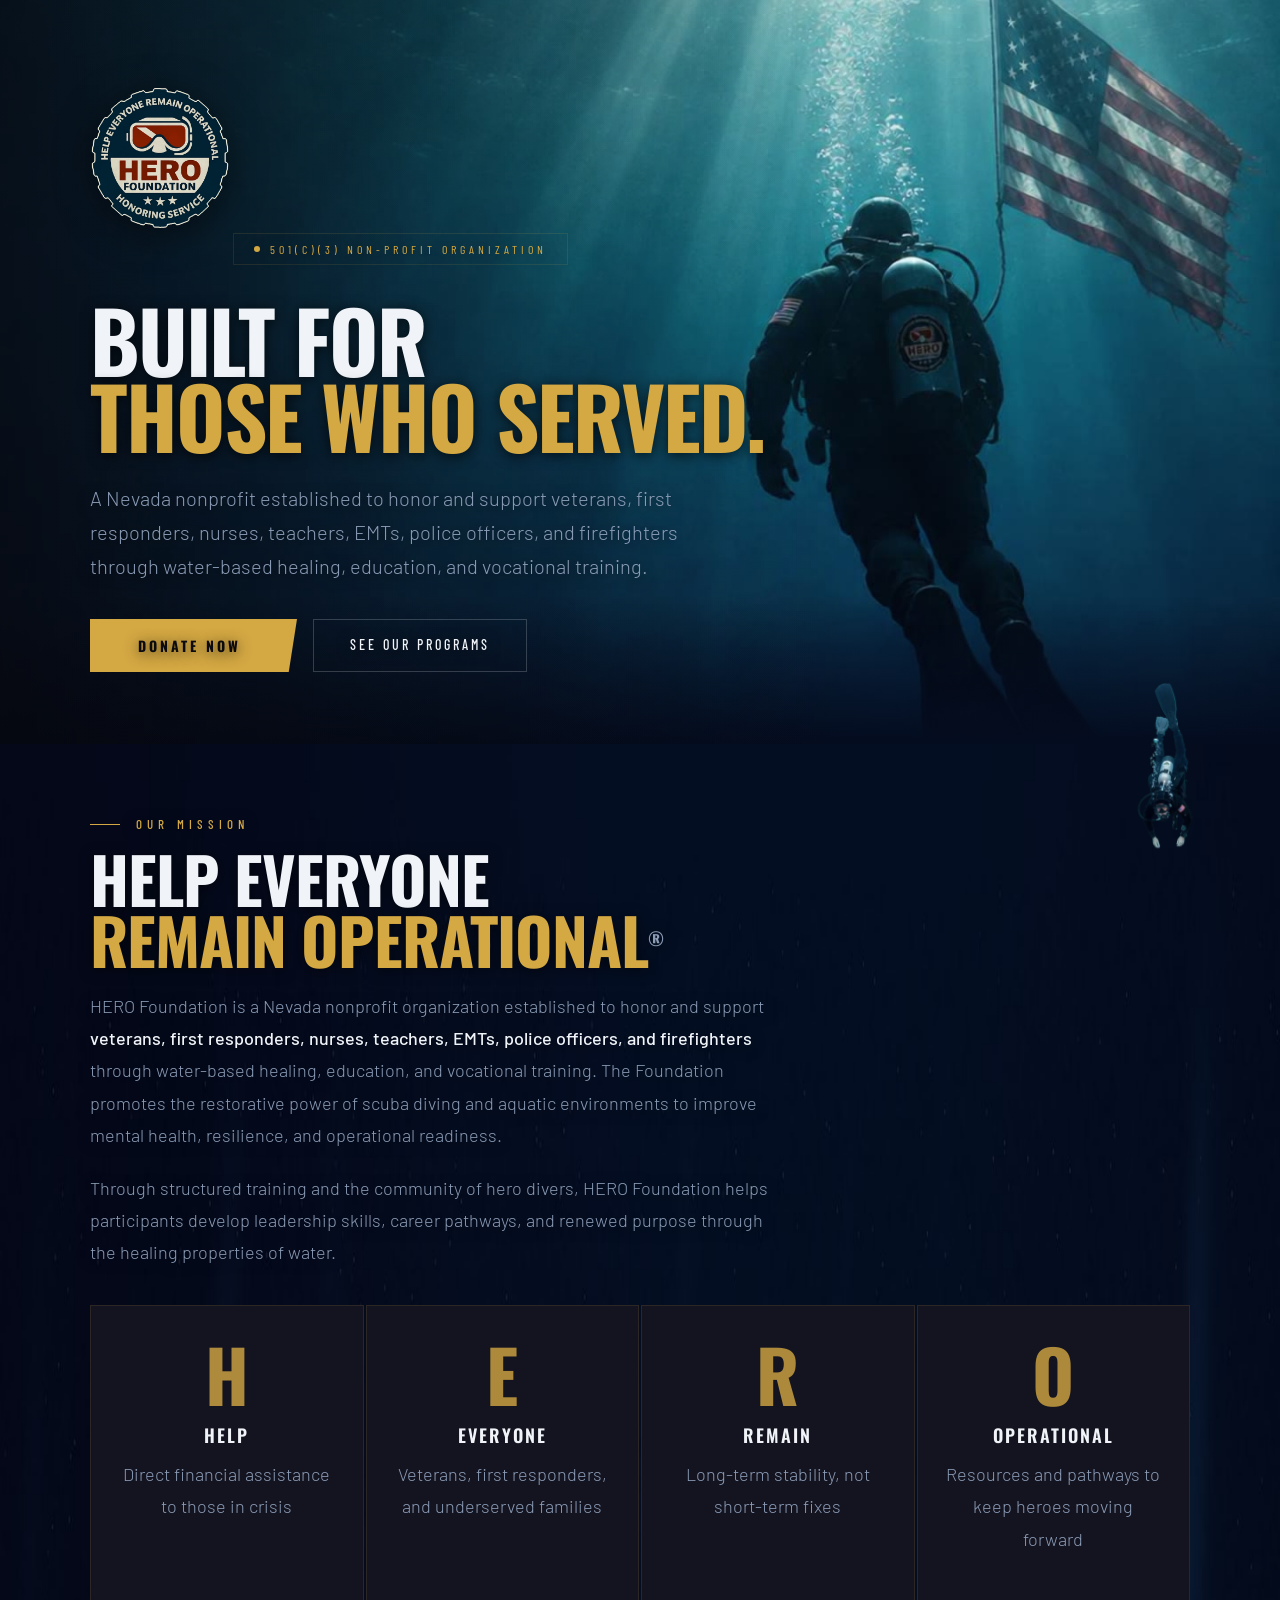
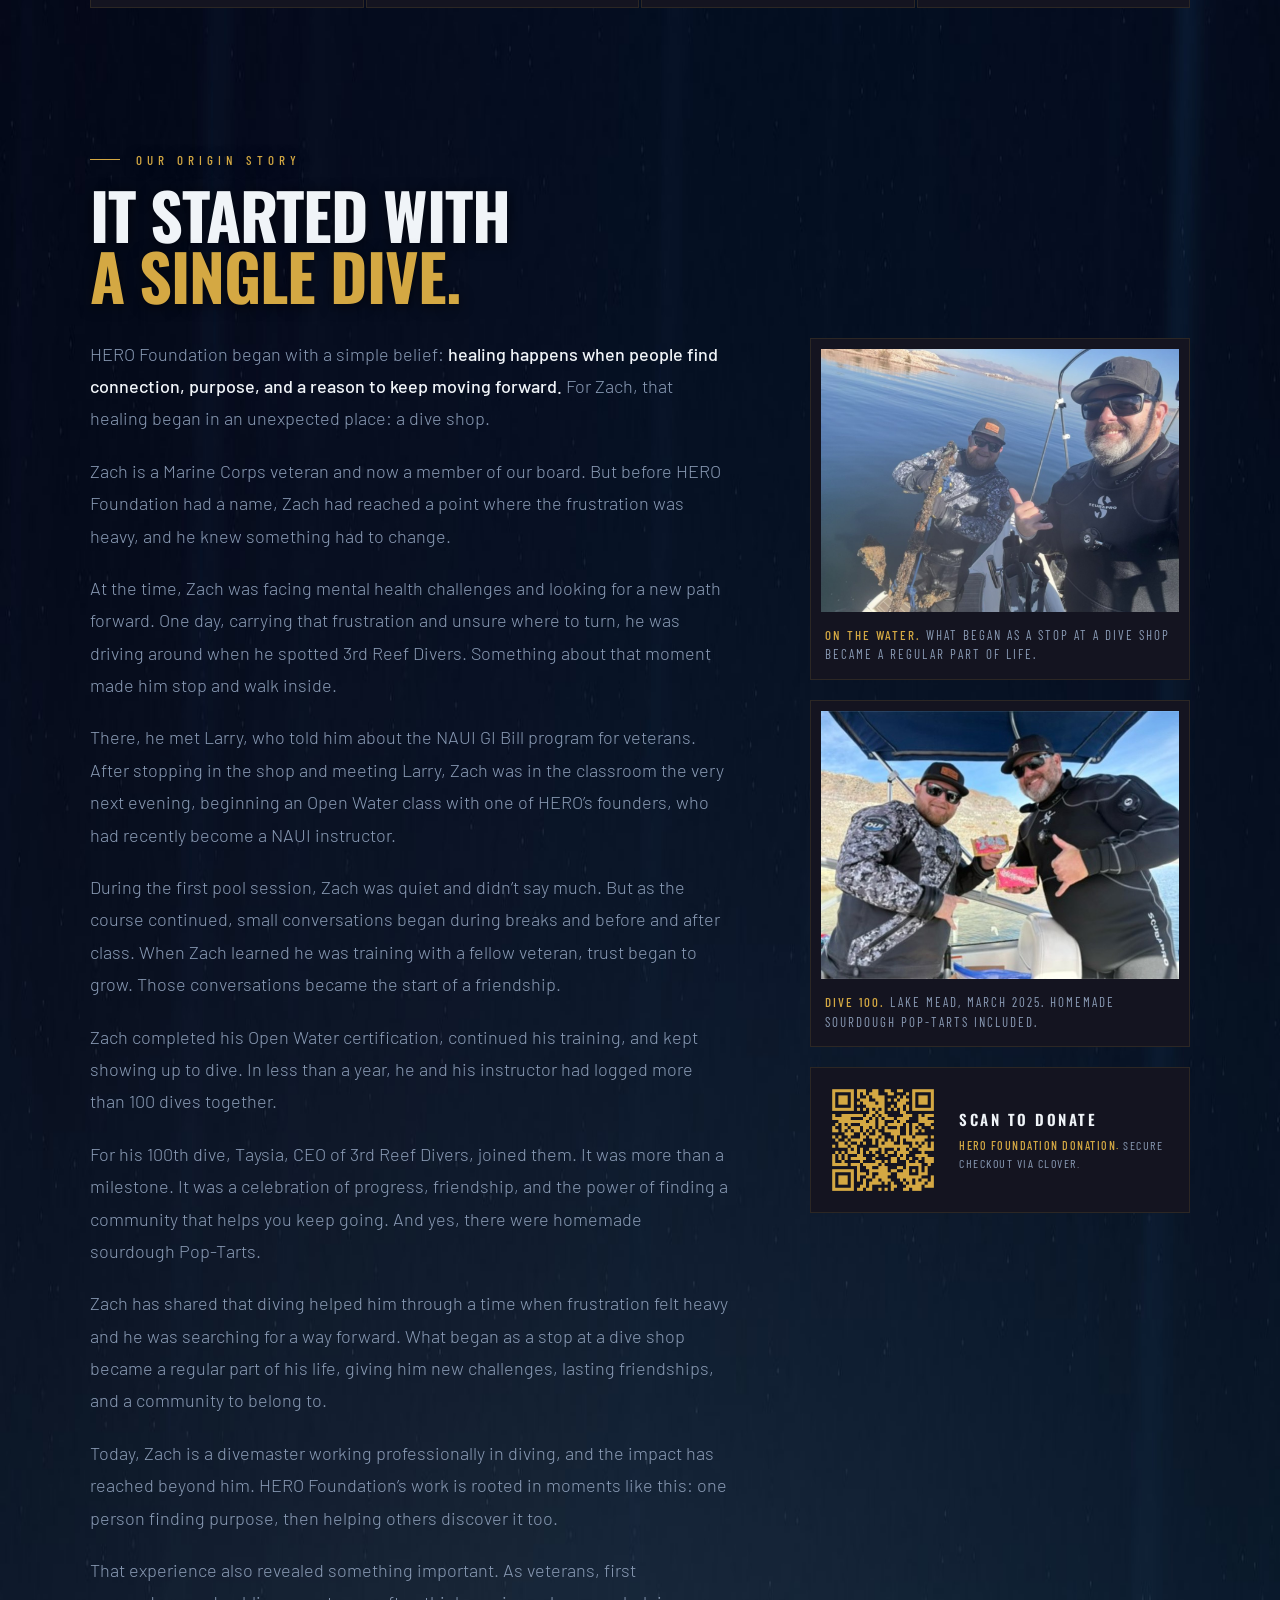
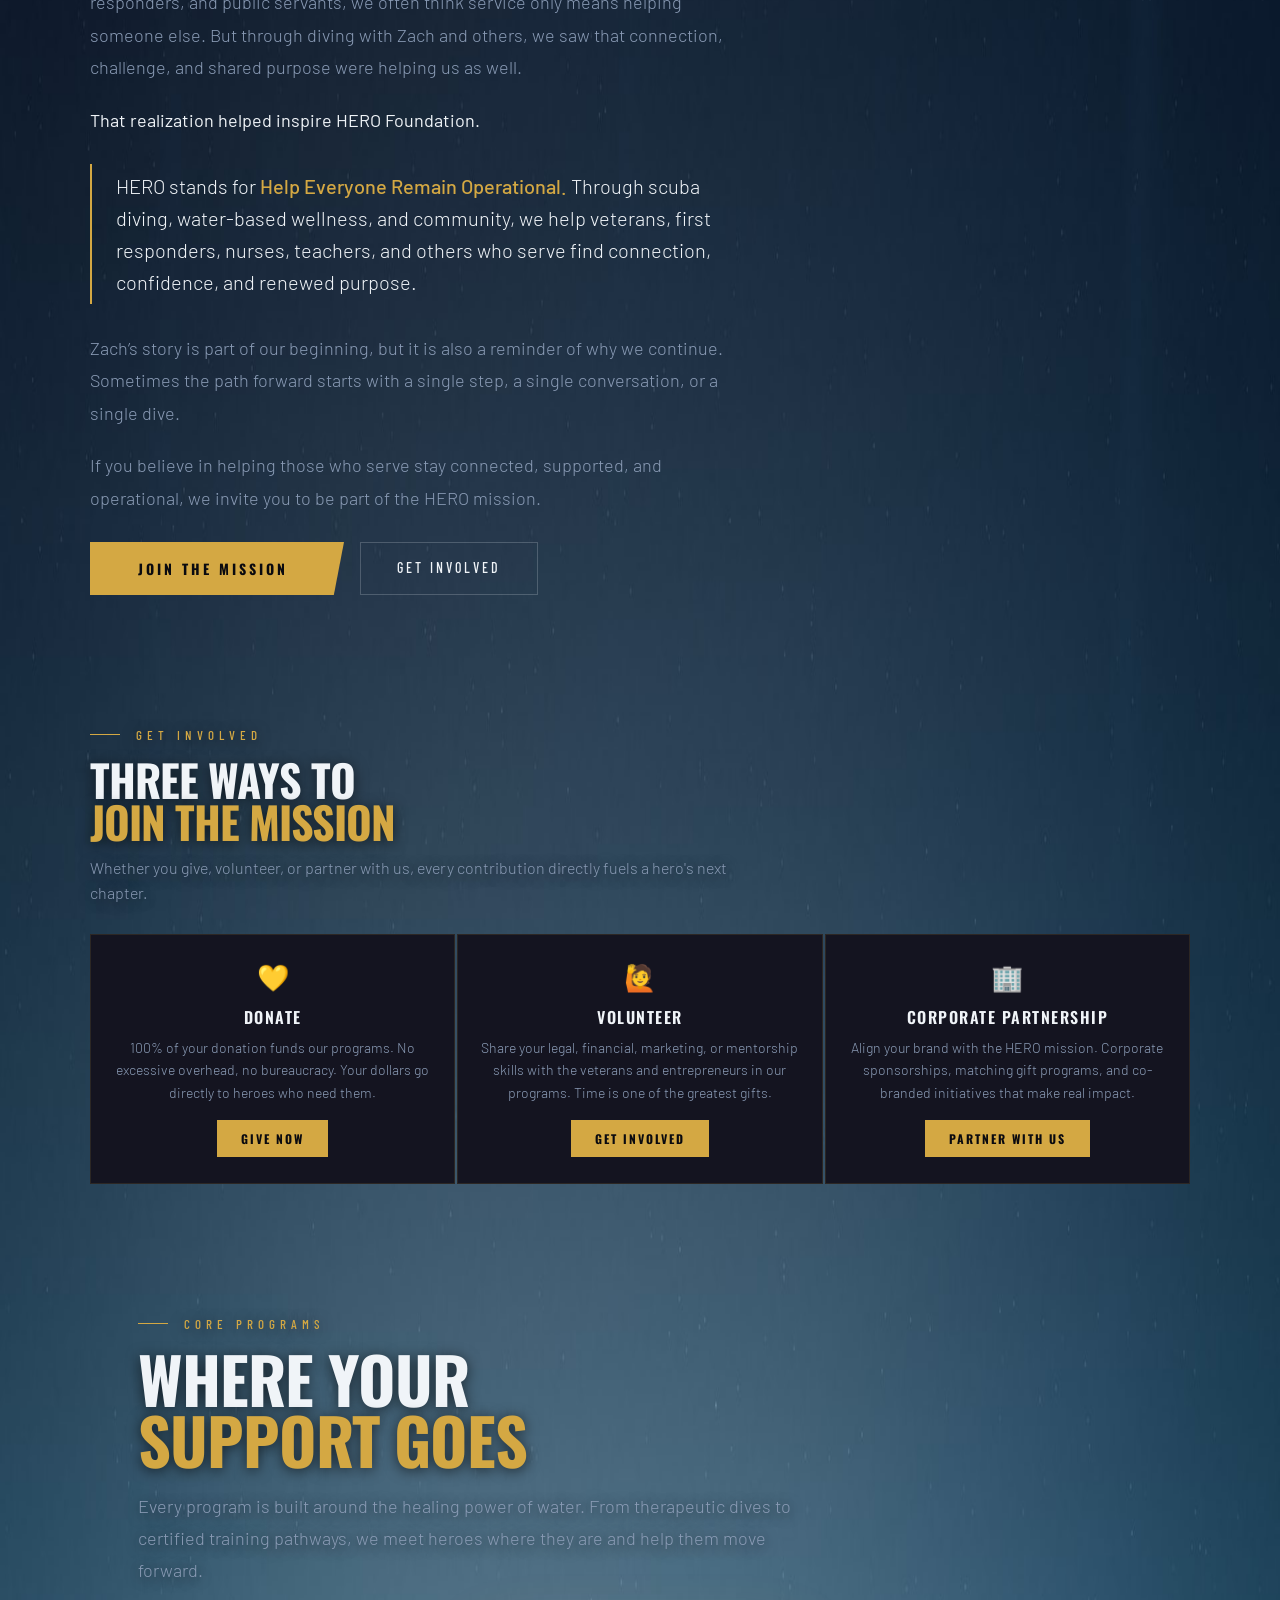
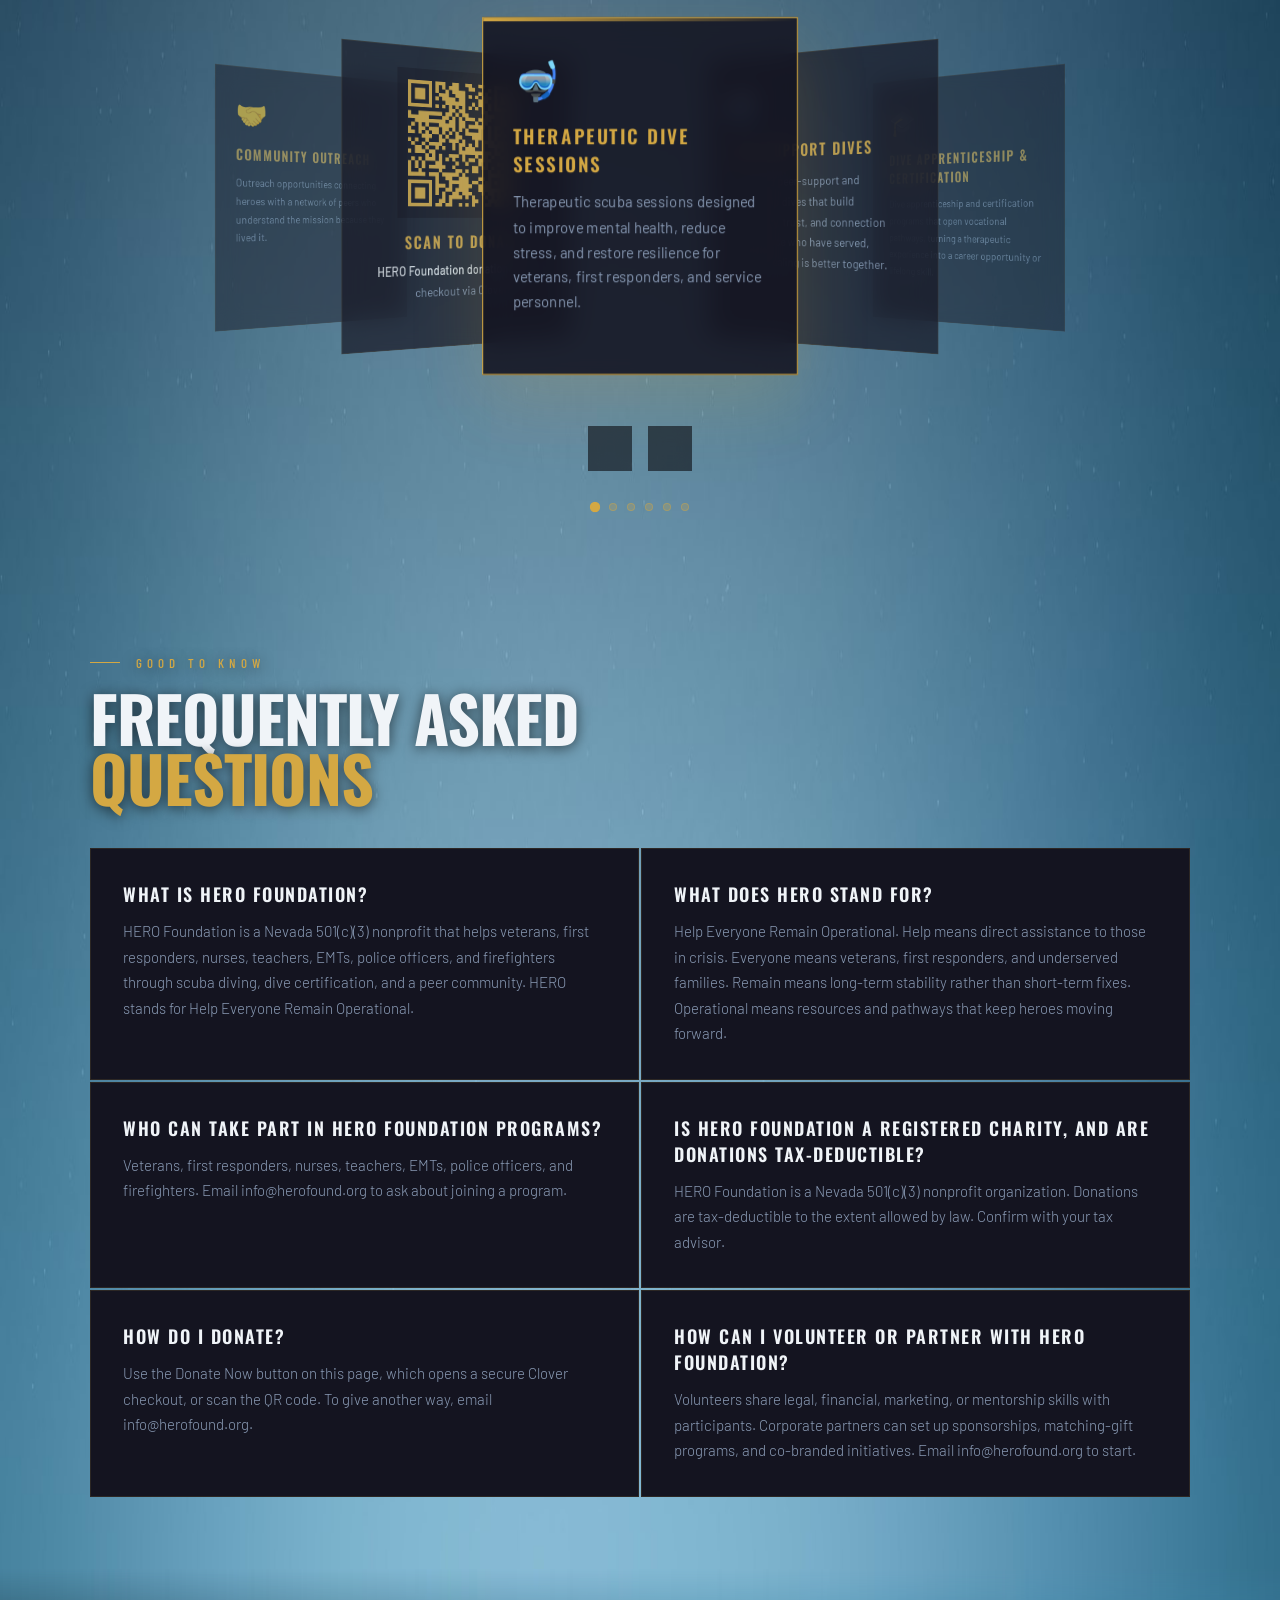
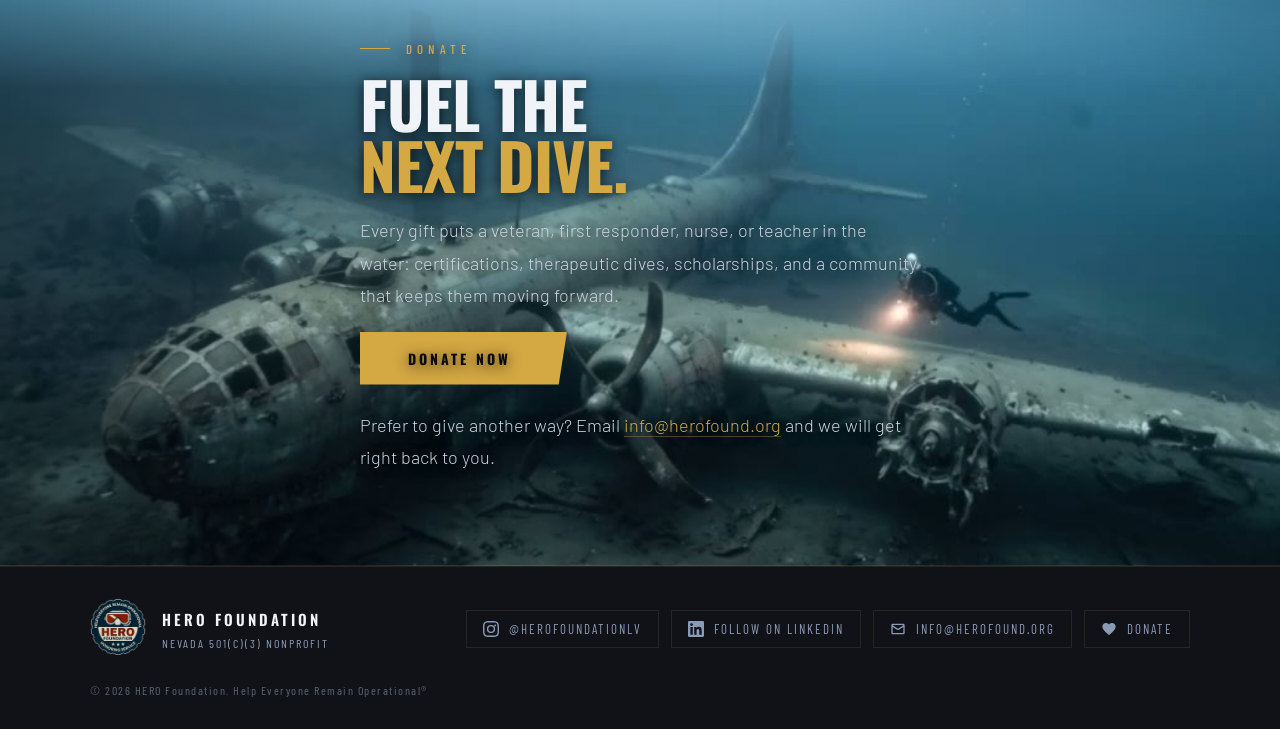
==== commit 907d8c7a: "Enlarge the hero badge 140px on desktop (was 88), 104px on phones (was 68). Hero top padding trimmed" ====
--- a/index.html
+++ b/index.html
@@ -272,7 +272,7 @@
     .foundation-hero {
       min-height: 78vh;
       display: flex; align-items: center; justify-content: center;
-      text-align: left; padding: 120px 48px 80px;
+      text-align: left; padding: 88px 48px 72px;
       position: relative; overflow: hidden;
       /* Poster frame sits under the looping video so the hero is never blank. */
       background: url('hero-diver-flag-poster.jpg') center 32% / cover no-repeat #060609;
@@ -299,8 +299,8 @@
 
     .foundation-hero-inner { width: 100%; max-width: 1100px; position: relative; z-index: 2; }
     .foundation-hero-copy { max-width: 760px; text-shadow: 0 2px 14px rgba(0,0,0,0.7); }
-    .site-brand { display: inline-block; margin-bottom: 26px; line-height: 0; }
-    .site-brand img { width: 88px; height: 88px; display: block; filter: drop-shadow(0 4px 14px rgba(0,0,0,0.45)); }
+    .site-brand { display: inline-block; margin-bottom: 24px; line-height: 0; }
+    .site-brand img { width: 140px; height: 140px; display: block; filter: drop-shadow(0 6px 18px rgba(0,0,0,0.5)); }
 
     .foundation-badge {
       display: inline-flex; align-items: center; gap: 10px;
@@ -820,7 +820,7 @@
     .reveal-delay-4 { transition-delay: 0.4s; }
 
     @media (max-width: 768px) {
-      .foundation-hero { padding: 100px 24px 64px; }
+      .foundation-hero { padding: 72px 24px 56px; }
       .foundation-stats { flex-direction: column; }
       .foundation-stat { border-right: none; border-bottom: 1px solid var(--fund-border); padding: 18px 0; }
       .foundation-stat:last-child { border-bottom: none; }
@@ -842,8 +842,8 @@
           linear-gradient(180deg, rgba(6,6,9,0.46) 0%, rgba(6,6,9,0.40) 50%, rgba(10,10,15,0.78) 88%, #040c1f 100%);
       }
       .foundation-hero-copy { max-width: none; }
-      .site-brand { margin-bottom: 20px; }
-      .site-brand img { width: 68px; height: 68px; }
+      .site-brand { margin-bottom: 18px; }
+      .site-brand img { width: 104px; height: 104px; }
       .foundation-hero-sub { margin: 0 auto 40px; }
       .foundation-hero-actions { justify-content: center; }
       .origin-grid { grid-template-columns: 1fr; gap: 40px; }
@@ -878,7 +878,7 @@
     </video>
     <div class="foundation-hero-inner">
       <div class="foundation-hero-copy">
-      <a class="site-brand" href="/" aria-label="HERO Foundation home"><picture><source type="image/webp" srcset="hero-foundation-logo-512.webp"><img src="hero-foundation-logo-512.png" alt="HERO Foundation badge: red dive goggles above the words HERO Foundation, Honoring Service" width="88" height="88"></picture></a>
+      <a class="site-brand" href="/" aria-label="HERO Foundation home"><picture><source type="image/webp" srcset="hero-foundation-logo-512.webp"><img src="hero-foundation-logo-512.png" alt="HERO Foundation badge: red dive goggles above the words HERO Foundation, Honoring Service" width="140" height="140"></picture></a>
       <div class="foundation-badge reveal">501(c)(3) Non-Profit Organization</div>
       <h1 class="reveal reveal-delay-1">BUILT FOR<br><em>THOSE WHO SERVED.</em></h1>
       <p class="foundation-hero-sub reveal reveal-delay-2">A Nevada nonprofit established to honor and support veterans, first responders, nurses, teachers, EMTs, police officers, and firefighters through water-based healing, education, and vocational training.</p>
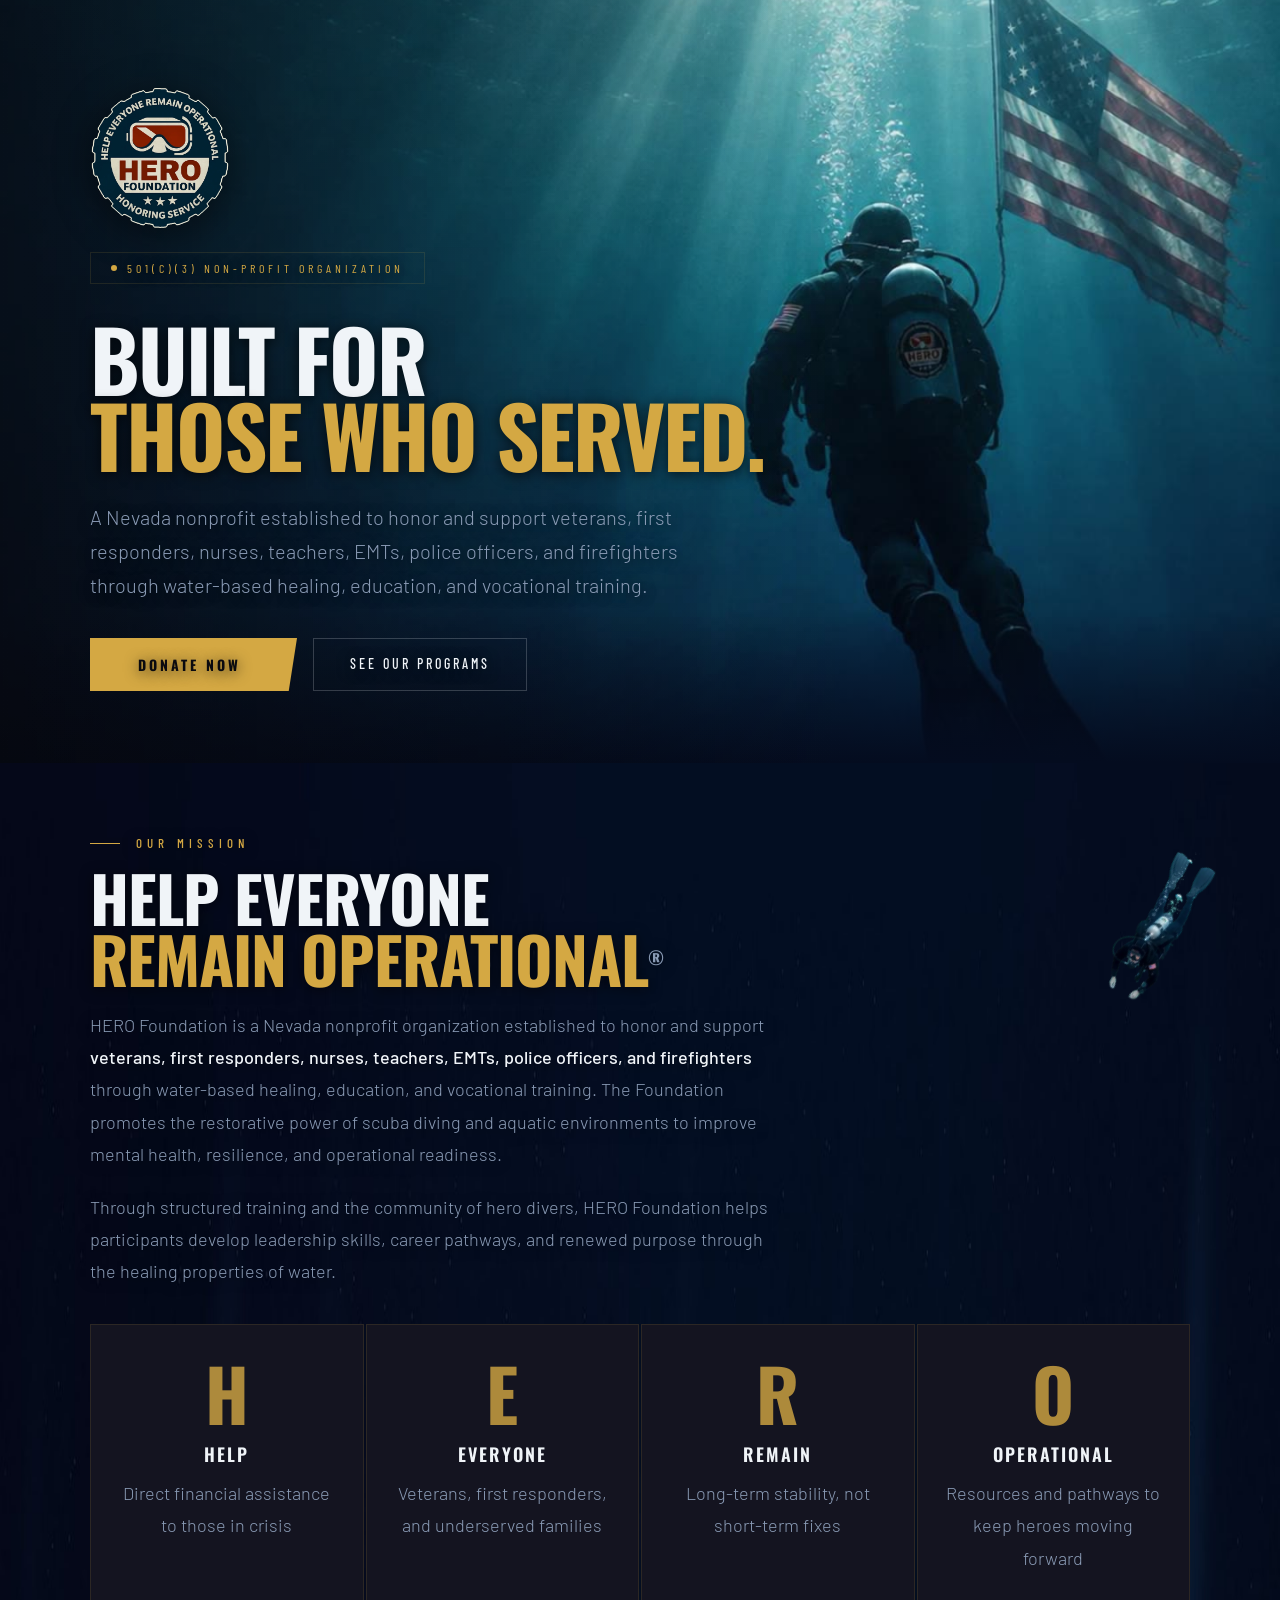
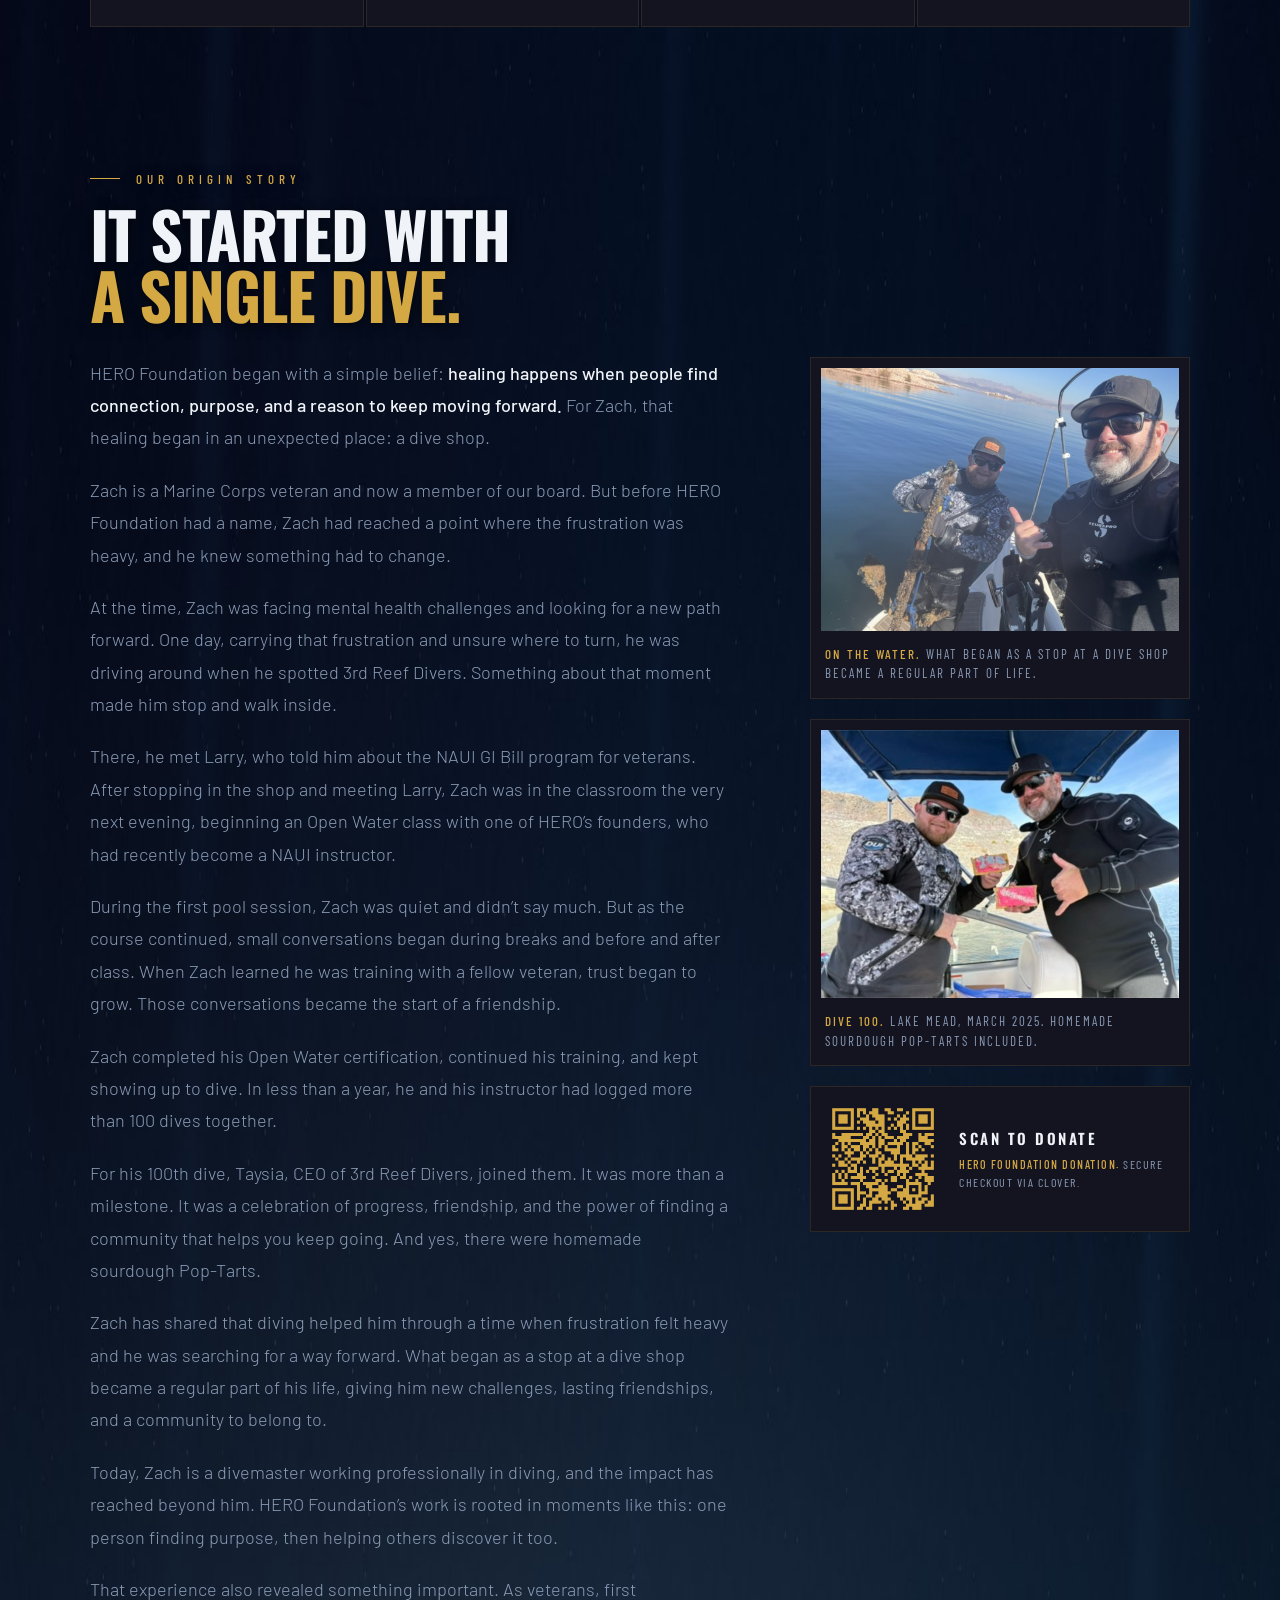
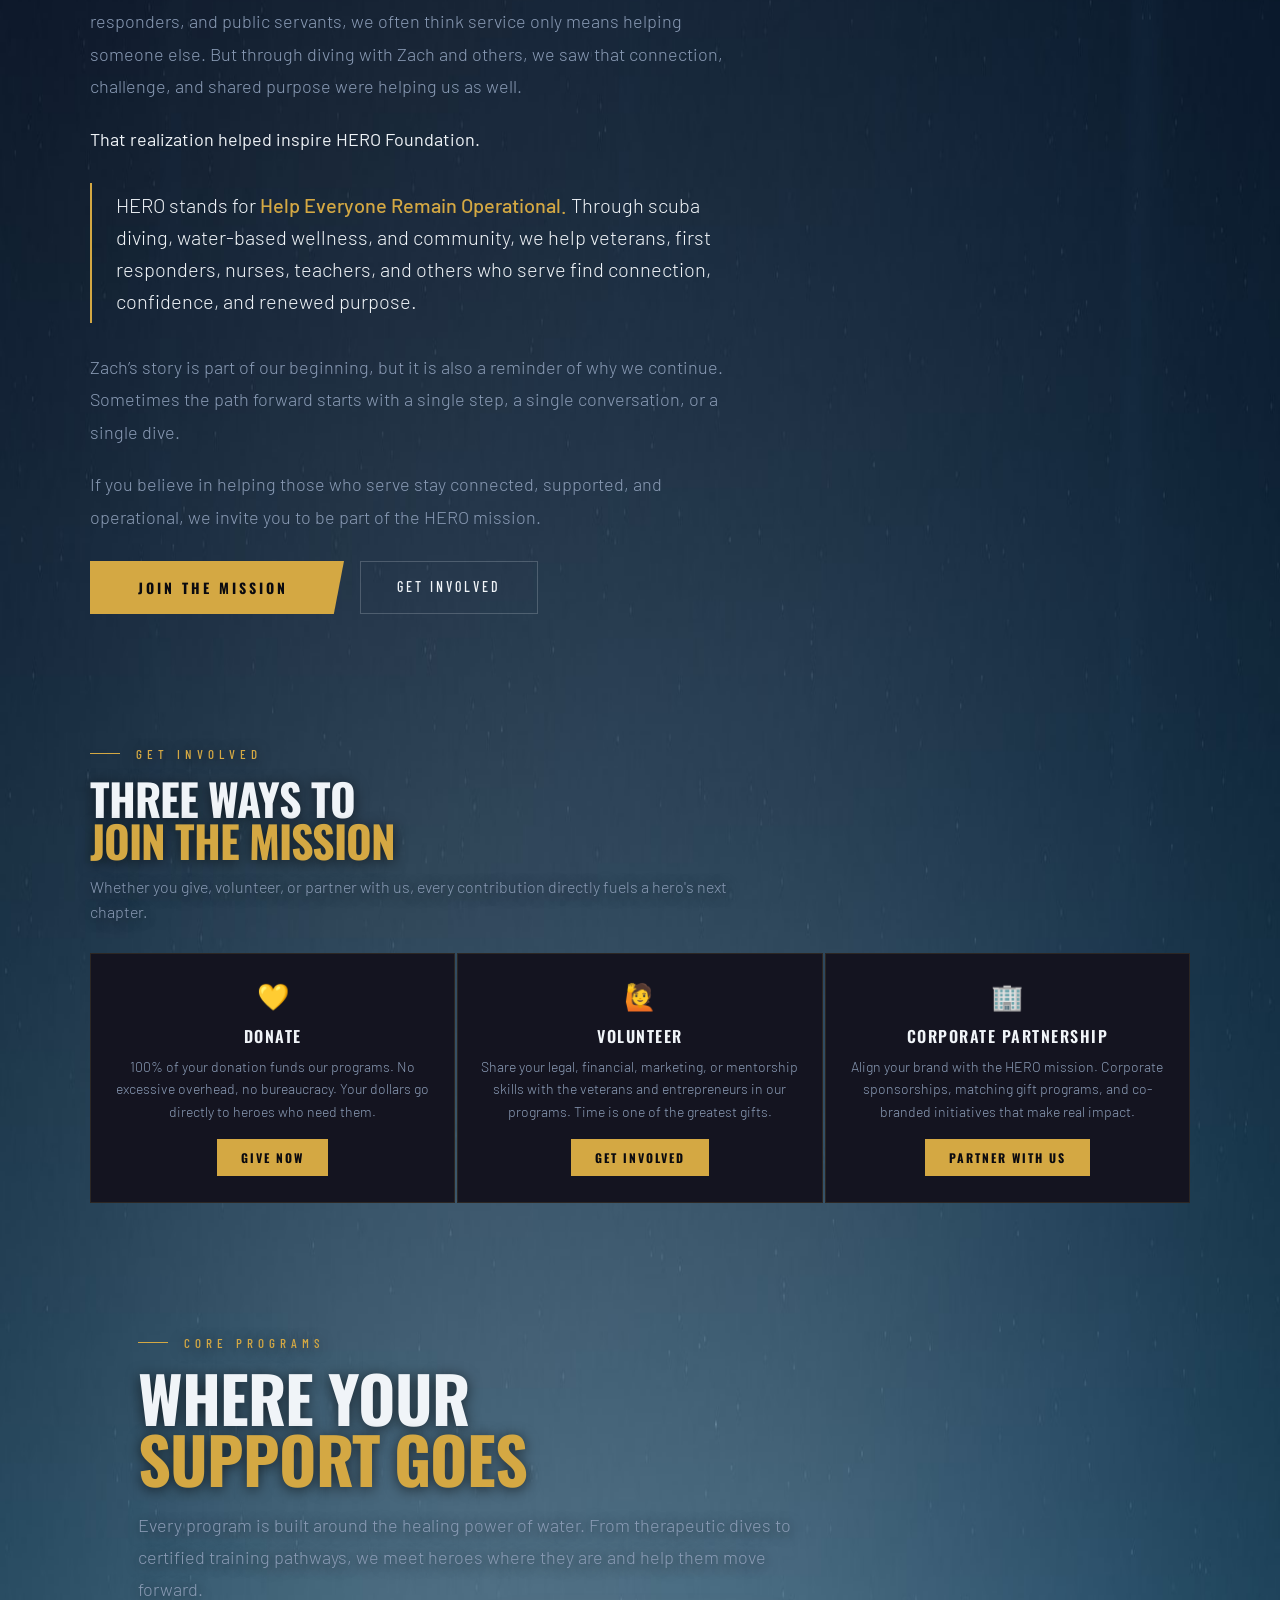
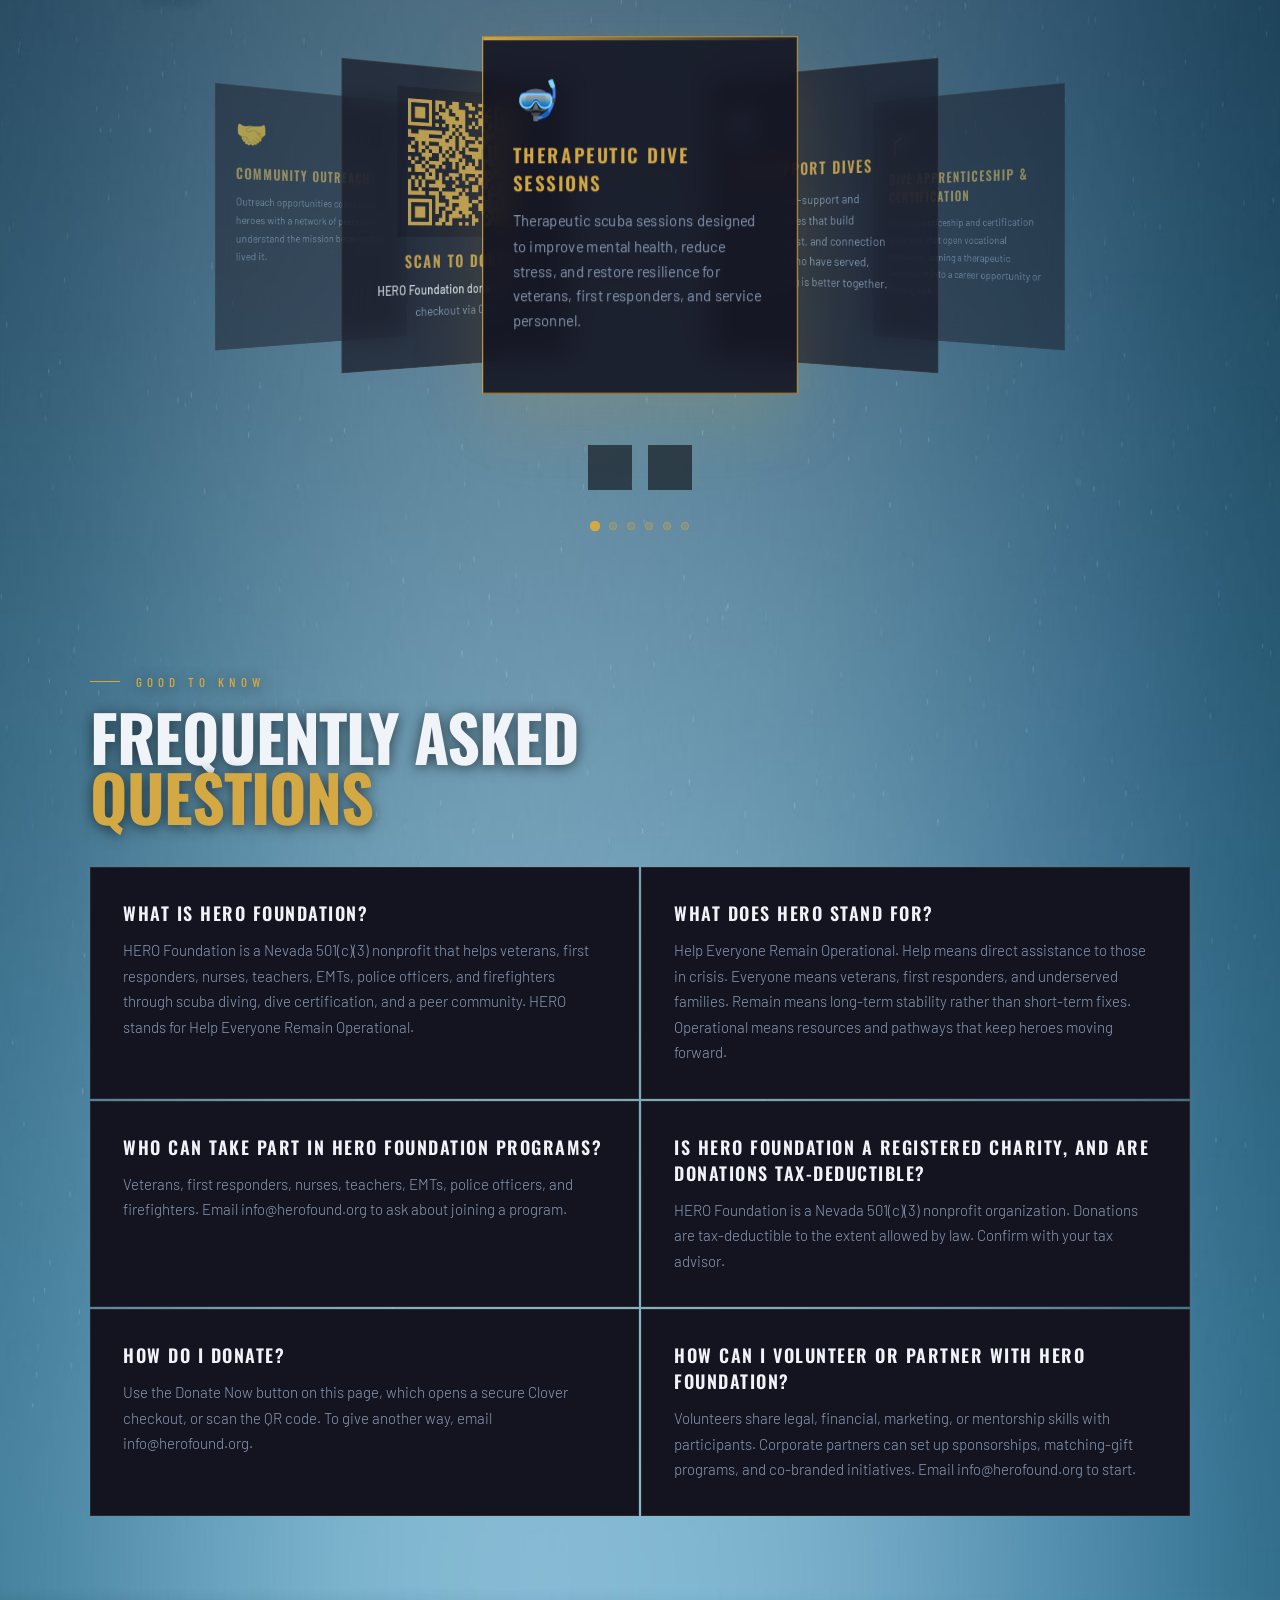
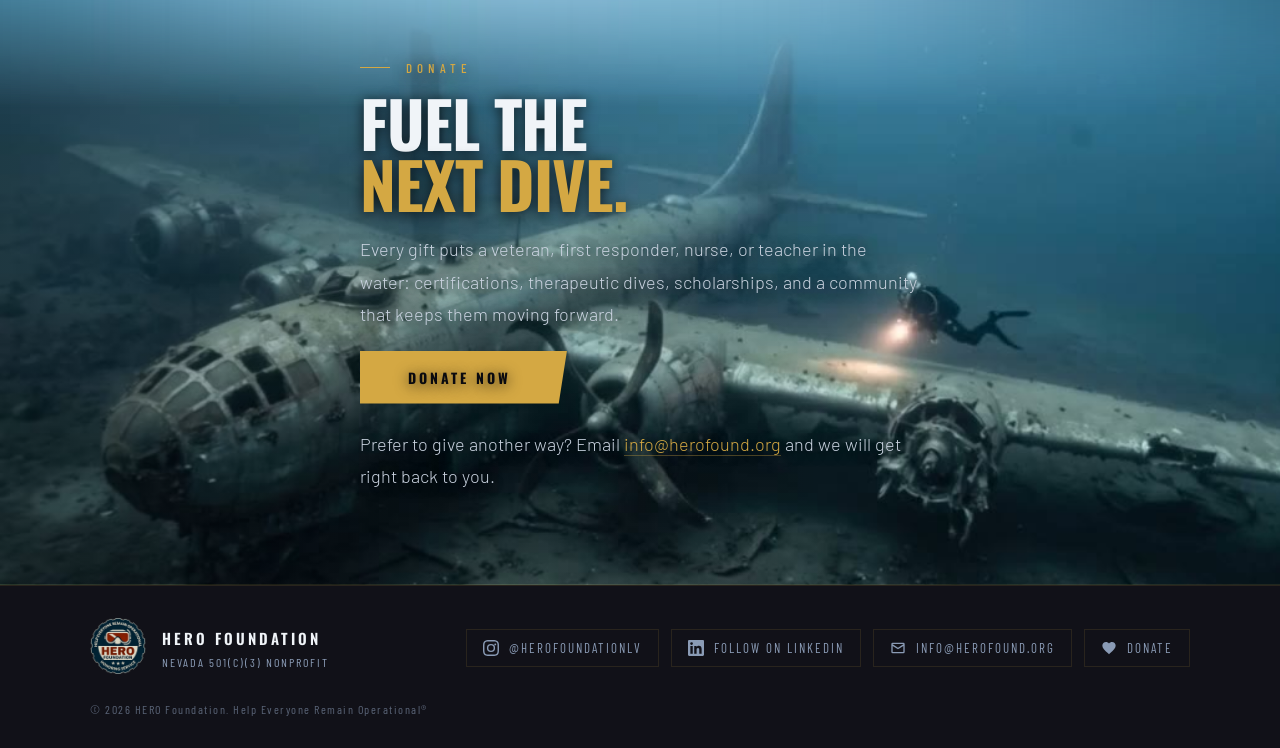
==== commit 1f3fd51c: "Put the 501(c)(3) pill under the hero badge The badge link was inline, so the pill shared its line a" ====
--- a/index.html
+++ b/index.html
@@ -299,7 +299,7 @@
 
     .foundation-hero-inner { width: 100%; max-width: 1100px; position: relative; z-index: 2; }
     .foundation-hero-copy { max-width: 760px; text-shadow: 0 2px 14px rgba(0,0,0,0.7); }
-    .site-brand { display: inline-block; margin-bottom: 24px; line-height: 0; }
+    .site-brand { display: block; width: max-content; margin-bottom: 24px; line-height: 0; }
     .site-brand img { width: 140px; height: 140px; display: block; filter: drop-shadow(0 6px 18px rgba(0,0,0,0.5)); }
 
     .foundation-badge {
@@ -842,7 +842,7 @@
           linear-gradient(180deg, rgba(6,6,9,0.46) 0%, rgba(6,6,9,0.40) 50%, rgba(10,10,15,0.78) 88%, #040c1f 100%);
       }
       .foundation-hero-copy { max-width: none; }
-      .site-brand { margin-bottom: 18px; }
+      .site-brand { margin: 0 auto 18px; }
       .site-brand img { width: 104px; height: 104px; }
       .foundation-hero-sub { margin: 0 auto 40px; }
       .foundation-hero-actions { justify-content: center; }
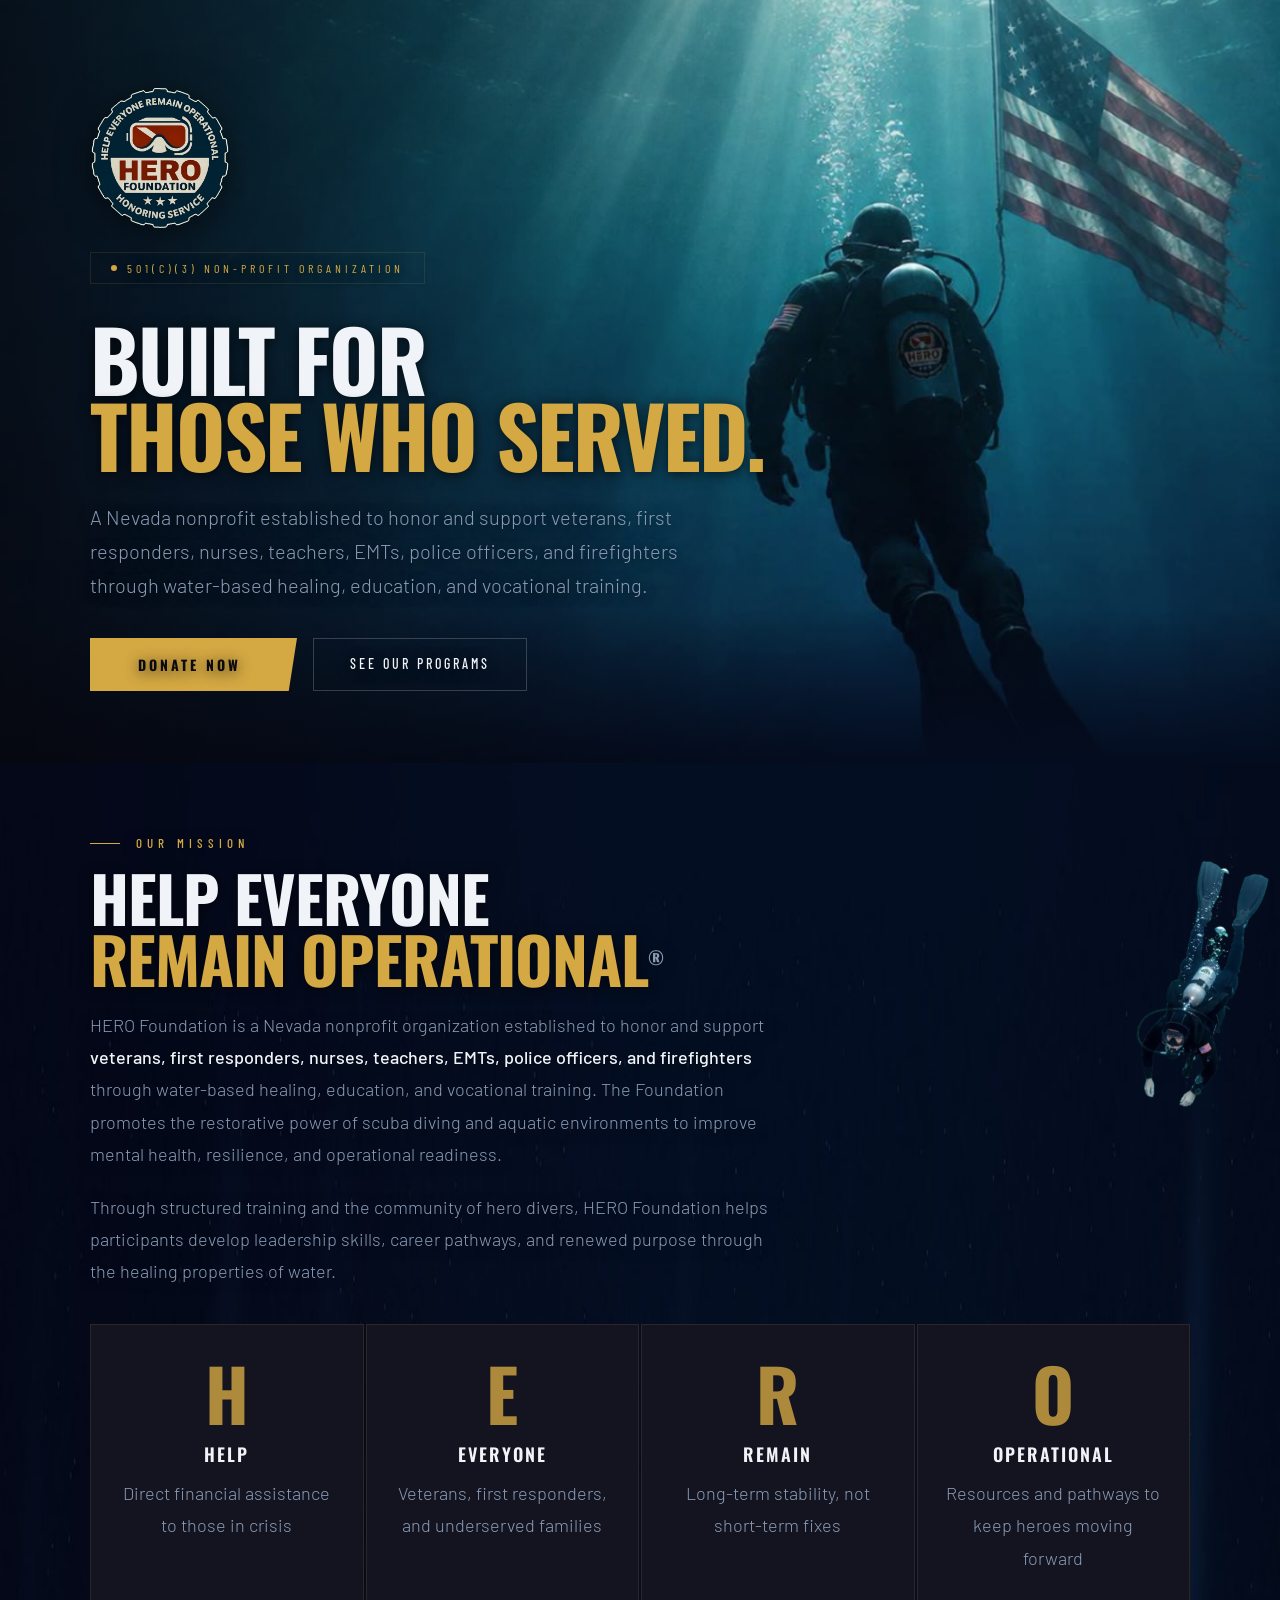
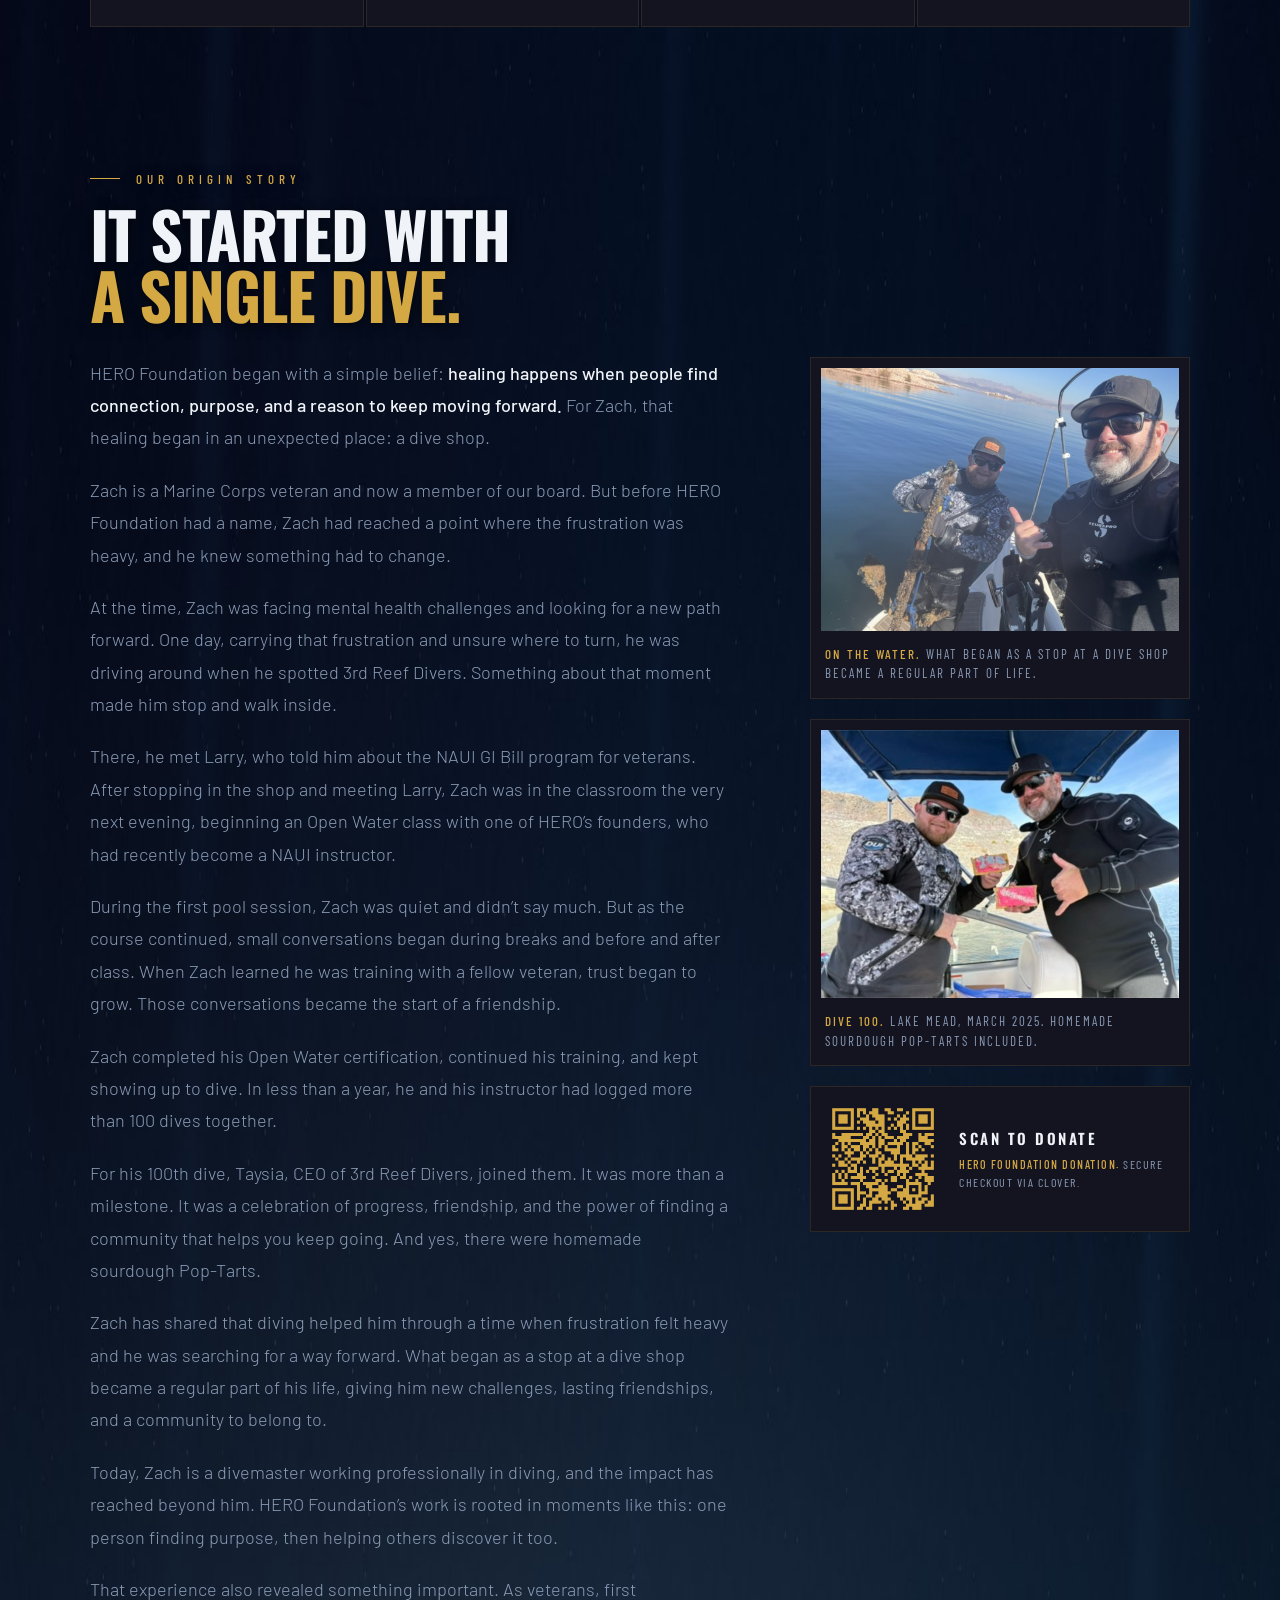
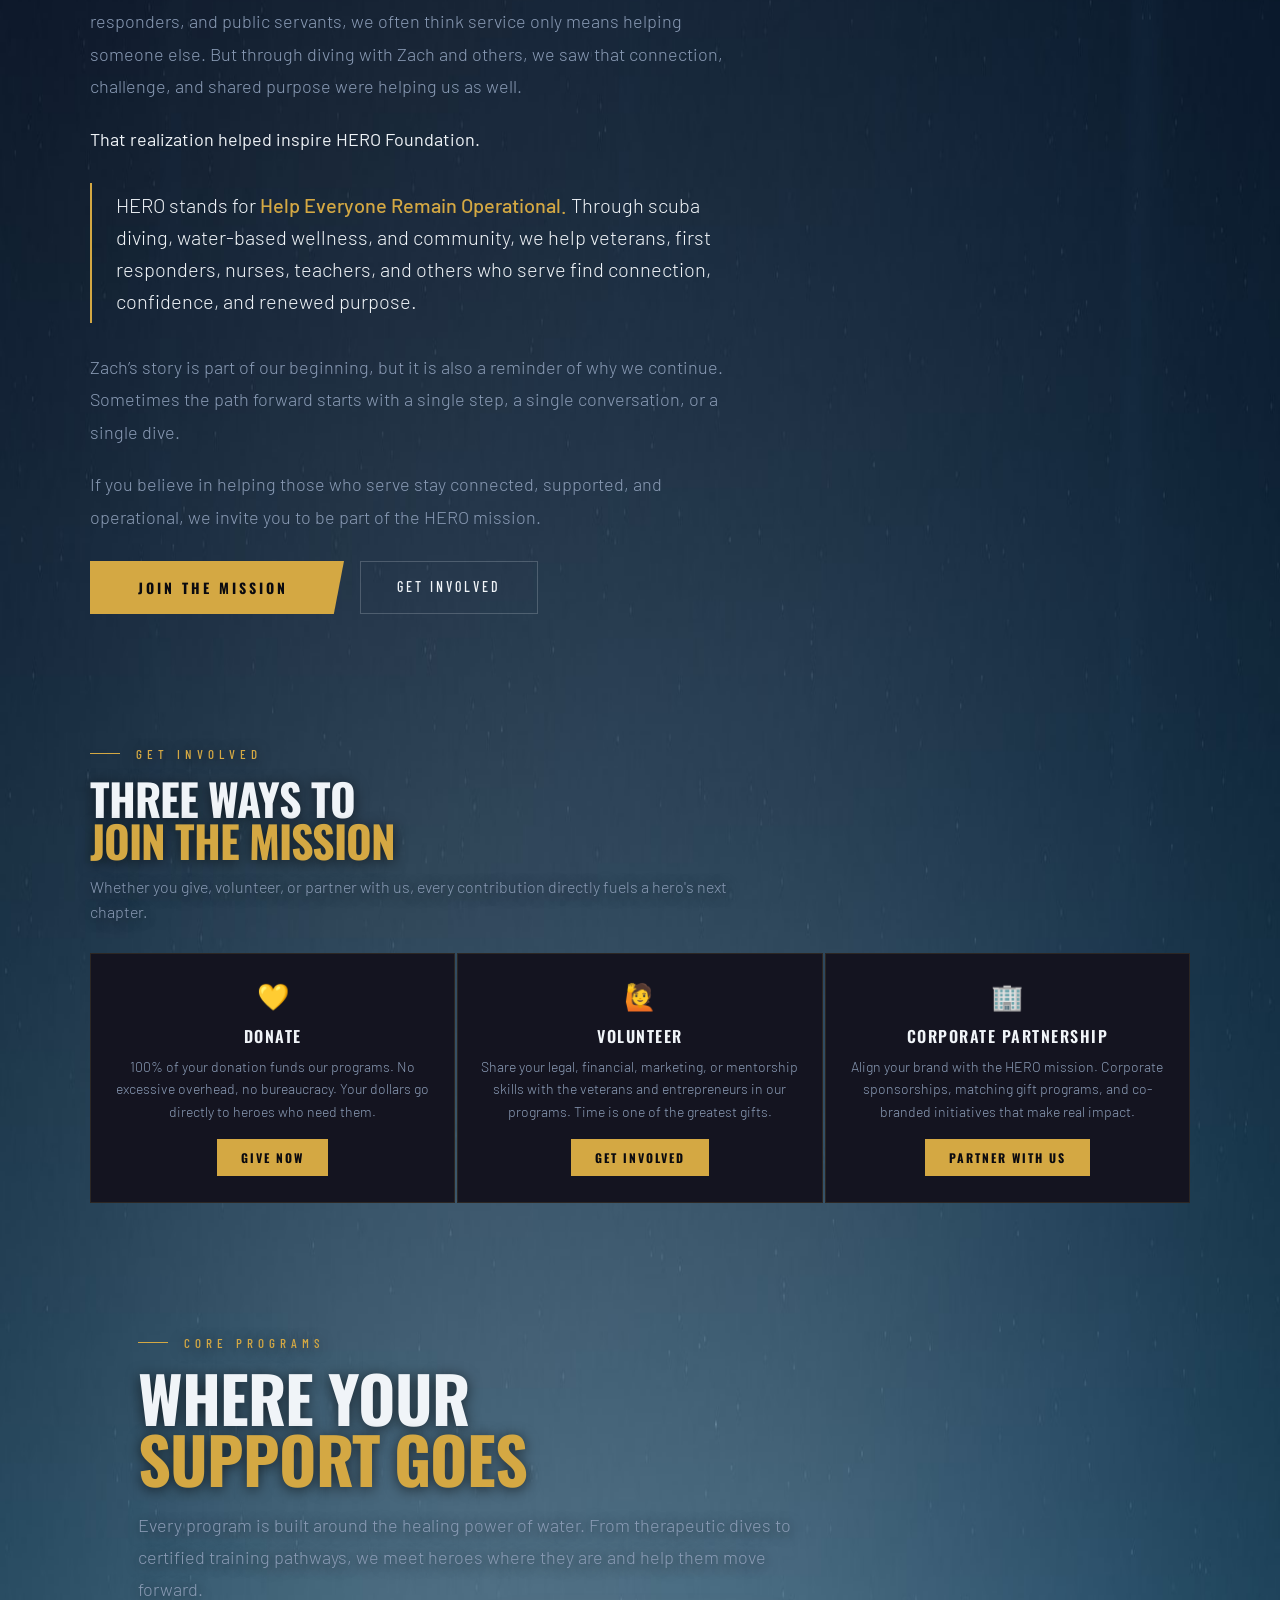
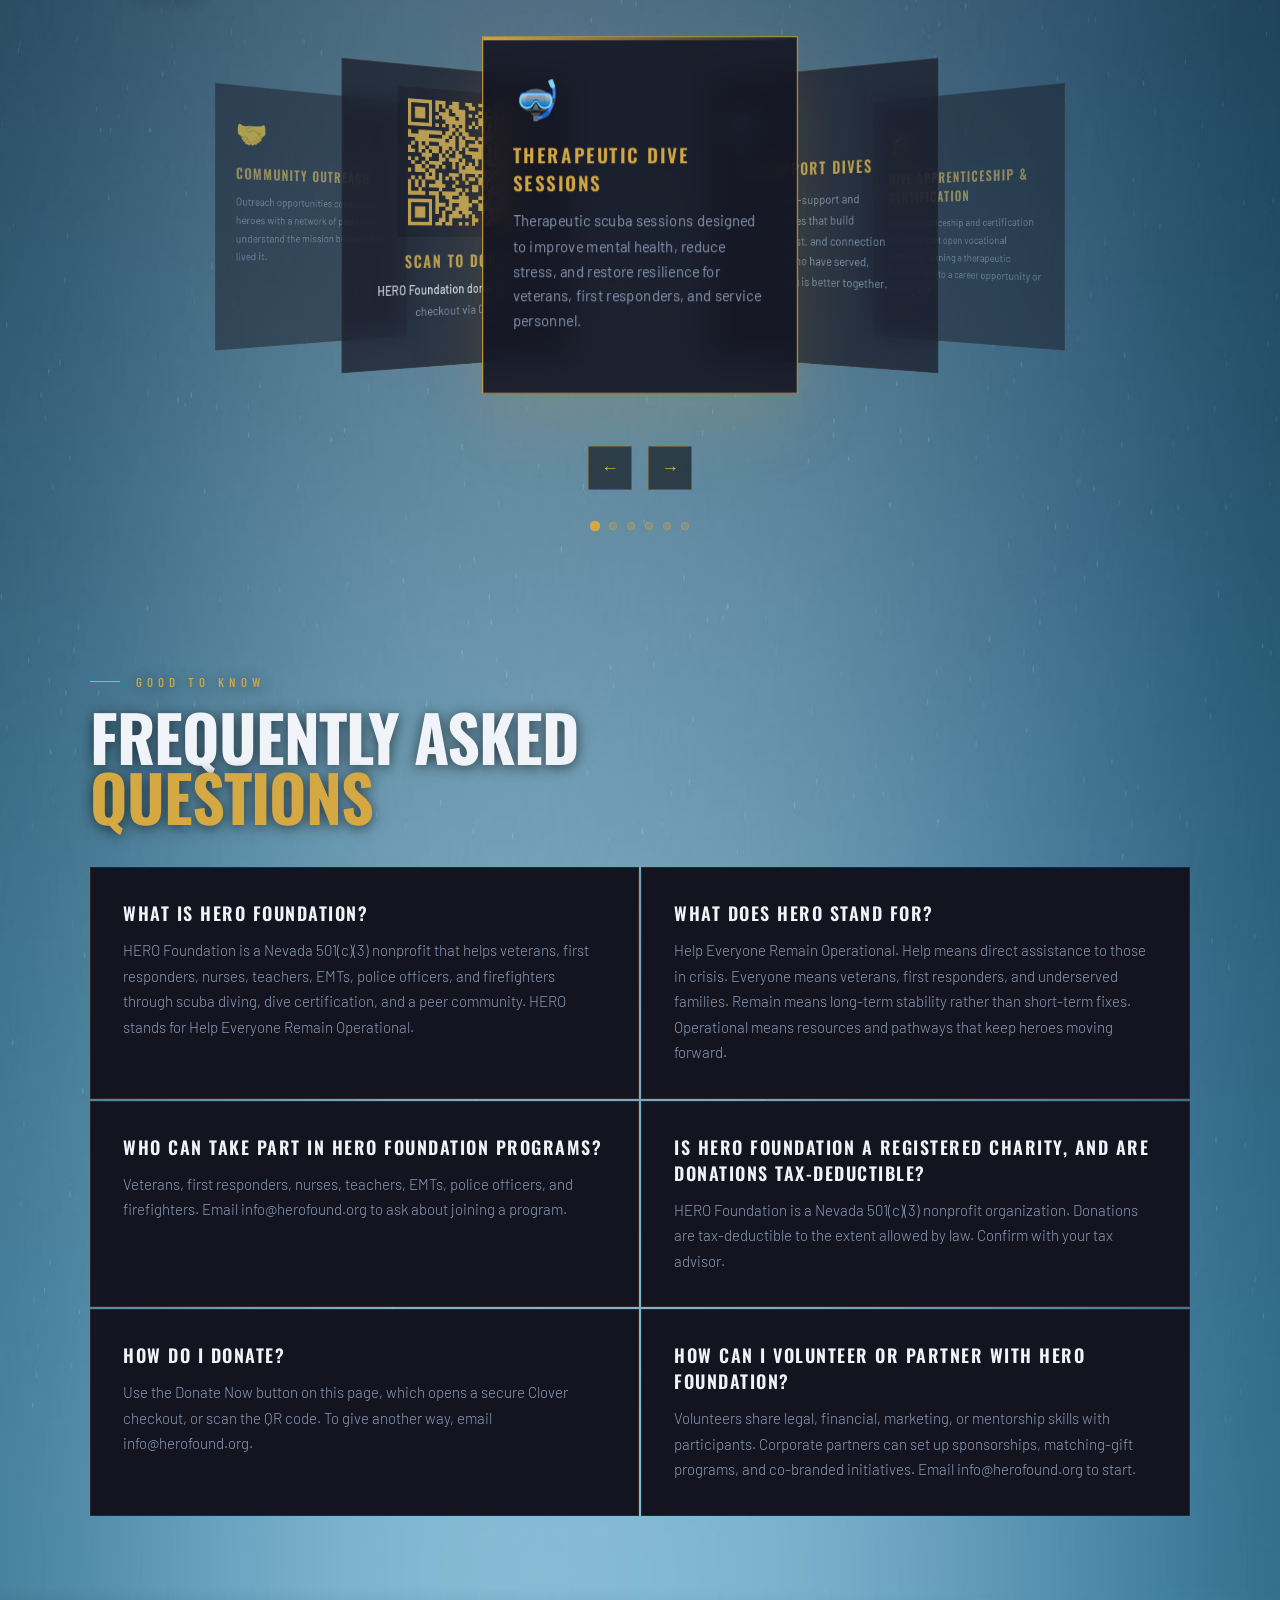
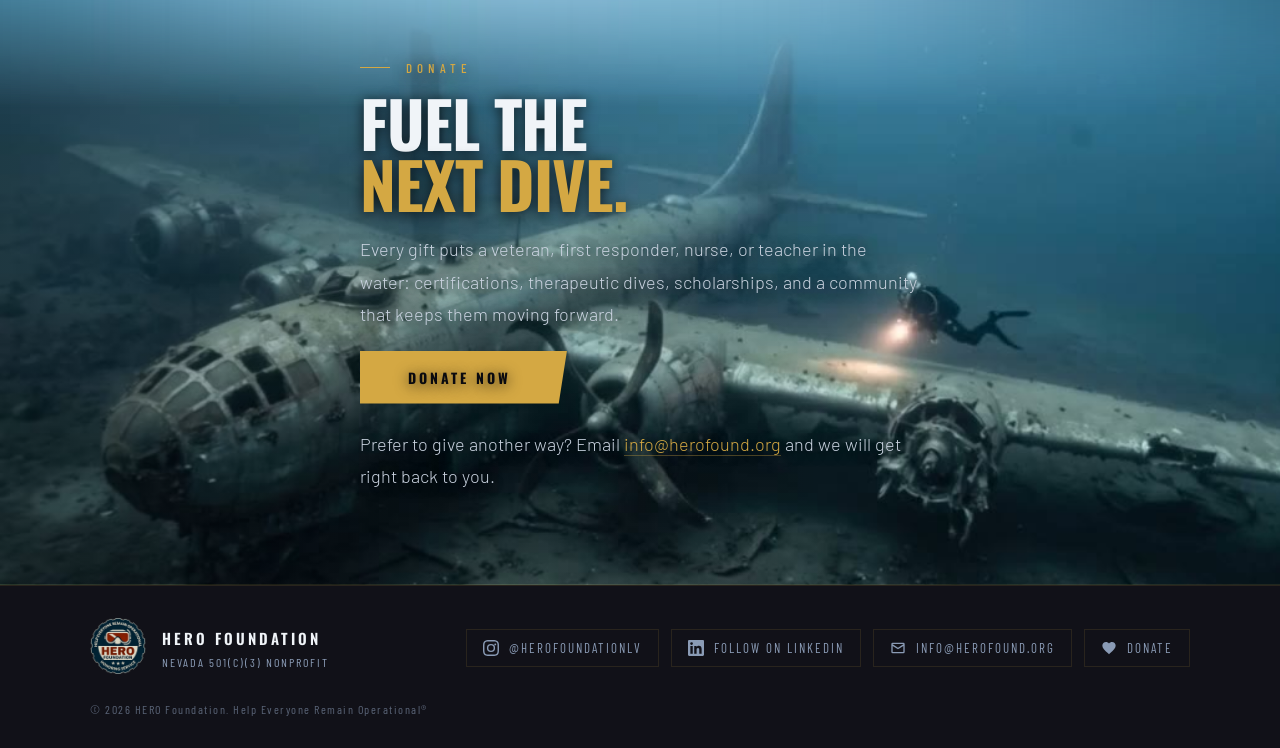
==== commit 8ba5d45f: "Diver keeps its heading at rest; starts head-up; hovers level only at the B-29 Mike's rules: start f" ====
--- a/index.html
+++ b/index.html
@@ -672,7 +672,7 @@
     }
     .dive-diver.ready { opacity: 1; }
     .dive-diver img { width: 100%; height: 100%; display: block; }
-    /* Tablets have no gutter: a smaller diver appears in the hero and at the wreck only. */
+    /* Tablets have no gutter: a smaller diver rides the very edge, behind the content. */
     @media (max-width: 1199px) { .dive-diver { width: 60px; } }
     /* Phones: single column, no clear lane, so the diver sits out and only the water column shows. */
     @media (max-width: 767px) { .dive-layer { display: none; } }
@@ -1343,10 +1343,10 @@
 </script>
 
 <script>
-/* Descending diver: one diver hangs level at the foot of the hero, below the flag diver, facing him. Scrolling
-   down tips it nose-down and it swims the right-hand lane past the middle sections to hover above the B-29 in
-   the Donate section. Scrolling up turns it head-up and plays the kick in reverse so its bubbles keep rising.
-   Whenever the scrolling stops it levels off and drifts to the right edge. Honors reduced motion. */
+/* Descending diver: one diver waits head-up at the foot of the hero, below the flag diver. Scrolling down
+   turns it nose-down and it swims the right-hand lane past the middle sections; scrolling up turns it head-up
+   and plays the kick in reverse so its bubbles keep rising. When the scrolling stops it holds whichever way it
+   was last heading. At the B-29 it levels off and hovers. Honors reduced motion. */
 (function () {
   var layer = document.getElementById('diveLayer'), diver = document.getElementById('diver'), img = document.getElementById('diverImg');
   var scope = document.getElementById('diveScope'), hero = document.querySelector('.foundation-hero');
@@ -1354,7 +1354,7 @@
   if (!layer || !diver || !img || !scope || !hero || !column || !wreck) return;
   var reduce = window.matchMedia('(prefers-reduced-motion: reduce)').matches;
   var N = 61, frames = [img], loading = false;
-  var P = null, lastY = window.scrollY, vel = 0, rot = 90, cur = null, f = 0, lastT = performance.now(), shown = 0, raf = 0;
+  var P = null, lastY = window.scrollY, vel = 0, rot = 180, heading = 180, cur = null, f = 0, lastT = performance.now(), shown = 0, raf = 0;
   function lerp(a, b, t) { return a + (b - a) * t; }
   function ease(t) { return t < 0.5 ? 2 * t * t : 1 - Math.pow(-2 * t + 2, 2) / 2; }
   function enabled() { return window.innerWidth >= 768 && getComputedStyle(layer).display !== 'none'; }
@@ -1379,13 +1379,10 @@
     var vw = window.innerWidth, vh = window.innerHeight;
     var wide = vw >= 1200;
     var gutter = wide ? (vw - 1100) / 2 + 48 : 0;
-    // Sized so the diver fits the gutter when level: full size on wide screens, smaller on laptops.
-    var want = wide ? Math.max(60, Math.min(112, (gutter - 16) / 3.22)) : 60;
-    diver.style.width = Math.round(want) + 'px';
-    var dw = diver.offsetWidth || want, dh = diver.offsetHeight || dw * 3.22;
+    var dw = diver.offsetWidth || 100;
     var laneX = wide ? vw - Math.max(gutter / 2, dw / 2 + 12) : vw - dw / 2 - 6;
     P = [
-      { x: vw - dh / 2 - 16, y: Math.max(h.top + window.scrollY - top + h.height * 0.88, vh * 0.5) },
+      { x: laneX, y: Math.max(h.top + window.scrollY - top + h.height * 0.88, vh * 0.5) },
       { x: laneX, y: c.top + window.scrollY - top + vh * 0.35 },
       { x: laneX, y: c.bottom + window.scrollY - top - vh * 0.35 },
       { x: vw * 0.84, y: w.top + window.scrollY - top + w.height * 0.3 }
@@ -1417,15 +1414,14 @@
     var x = pathX(y, vw);
     var dy = window.scrollY - lastY; lastY = window.scrollY;
     vel = lerp(vel, (t > 0 && t < 1) ? dy : 0, 0.15);
-    // Nose-down while scrolling down, head-up while scrolling up, level (head toward the page) at rest.
-    var moving = Math.abs(vel) > 0.5;
-    var target = moving ? (vel > 0 ? 0 : 180) : 90;
+    // Nose-down while scrolling down, head-up while scrolling up; at rest it keeps its last heading.
+    // At the wreck it levels off (head toward the page) and hovers.
+    if (Math.abs(vel) > 0.5) heading = vel > 0 ? 0 : 180;
+    var target = t >= 0.97 ? 90 : heading;
     while (target - rot > 180) target -= 360;
     while (target - rot < -180) target += 360;
     rot = lerp(rot, target, 0.07);
     var dw = diver.offsetWidth, dh = diver.offsetHeight;
-    // The lane is too narrow for a level diver, so as it levels it slides right until its fins meet the edge.
-    x = lerp(x, vw - dh / 2 - 16, Math.abs(Math.sin(rot * Math.PI / 180)));
     if (!cur) cur = { x: x, y: y };
     cur.x = lerp(cur.x, x, 0.18); cur.y = lerp(cur.y, y, 0.18);
     var screenY = cur.y + top - window.scrollY;
@@ -1436,8 +1432,6 @@
       var idx = ((Math.round(f) % N) + N) % N, fr = frames[idx];
       if (idx !== shown && fr && fr.complete && fr.naturalWidth) { img.src = fr.src; shown = idx; }
     }
-    // Tablets have no gutter: show the diver in the hero and at the wreck, fade it through the lane.
-    diver.style.opacity = (vw >= 1200 || y <= P[1].y || y >= P[2].y) ? '' : '0';
     diver.style.transform = 'translate(' + (cur.x - dw / 2) + 'px,' + (cur.y - dh / 2) + 'px) rotate(' + rot + 'deg)';
     window.__dive = { t: t, rot: rot, x: cur.x, y: cur.y, frame: shown, loaded: frames.filter(function (im) { return im && im.complete && im.naturalWidth; }).length };
   }
@@ -1445,7 +1439,7 @@
   measure();
   if (reduce) {
     var A0 = P[0];
-    diver.style.transform = 'translate(' + (A0.x - diver.offsetWidth / 2) + 'px,' + (A0.y - diver.offsetHeight / 2) + 'px) rotate(90deg)';
+    diver.style.transform = 'translate(' + (A0.x - diver.offsetWidth / 2) + 'px,' + (A0.y - diver.offsetHeight / 2) + 'px) rotate(180deg)';
   } else {
     raf = requestAnimationFrame(frame);
     var heroVideo = hero.querySelector('video');
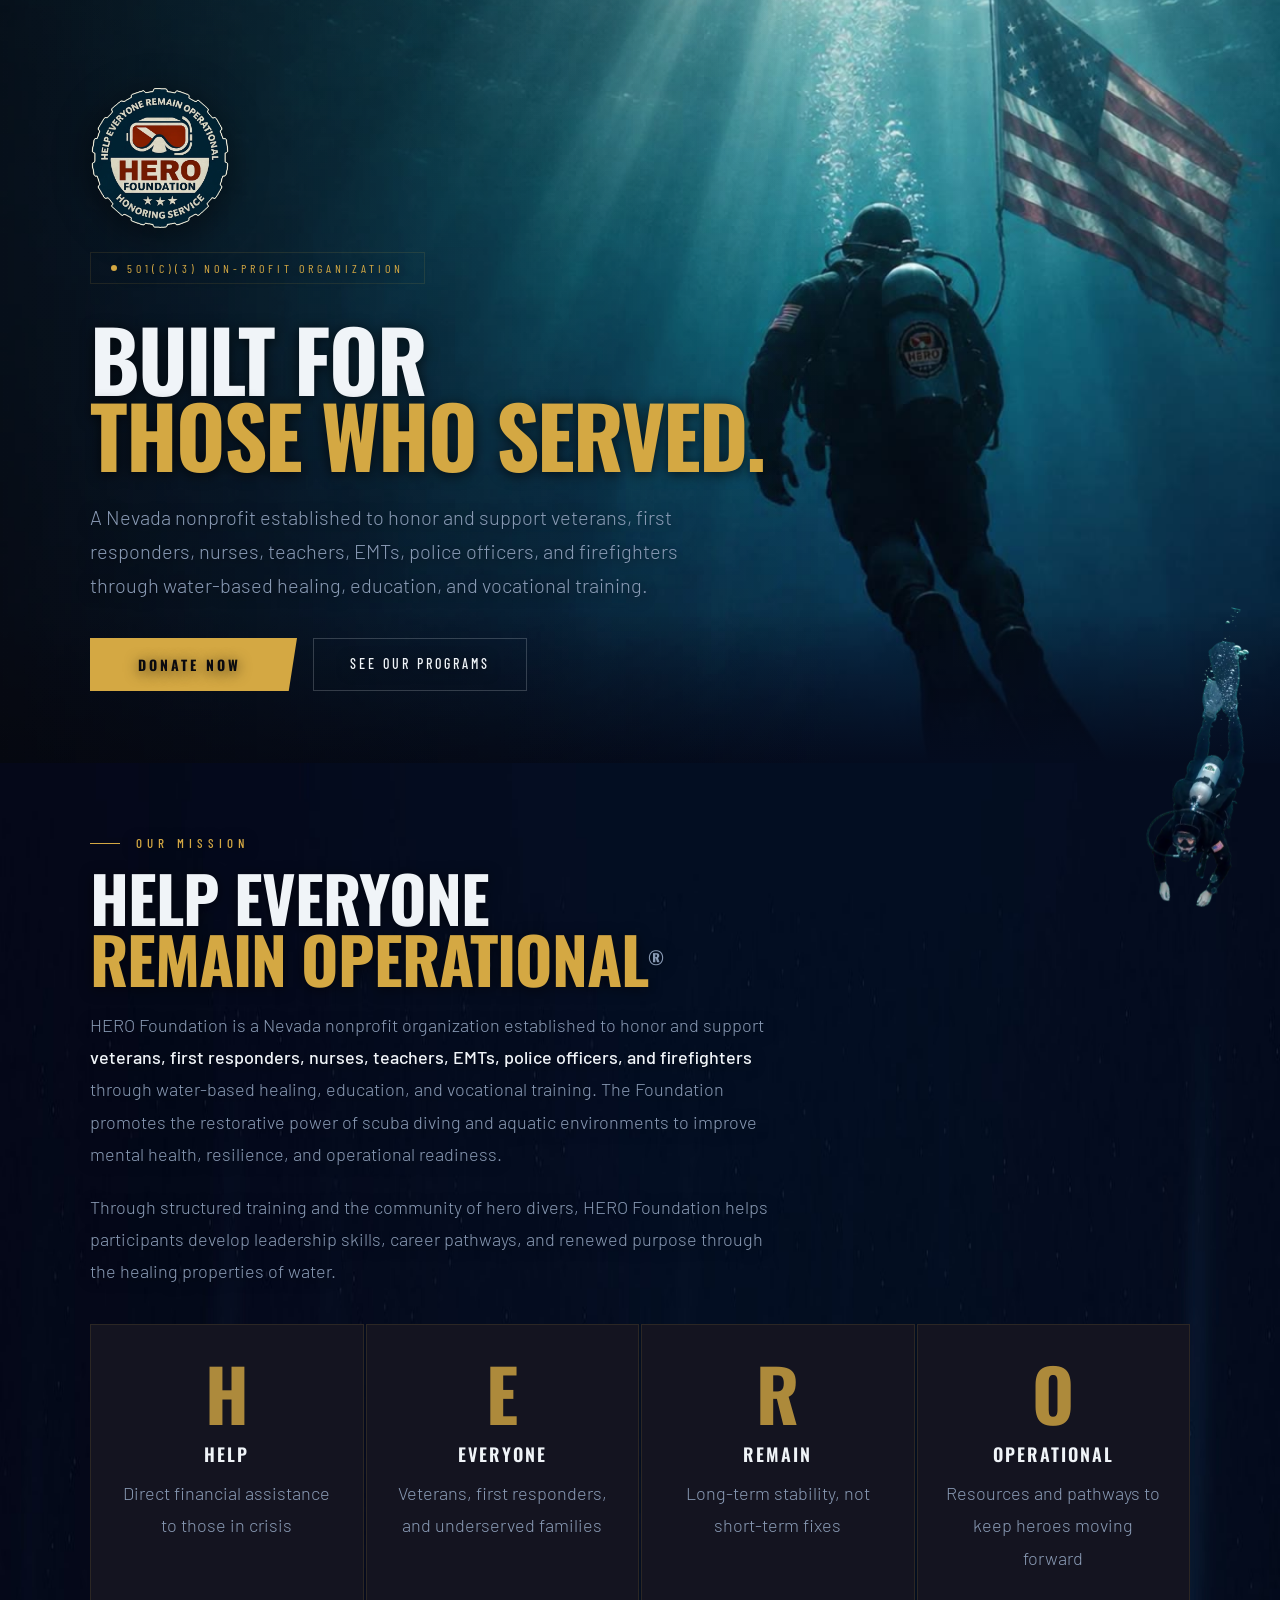
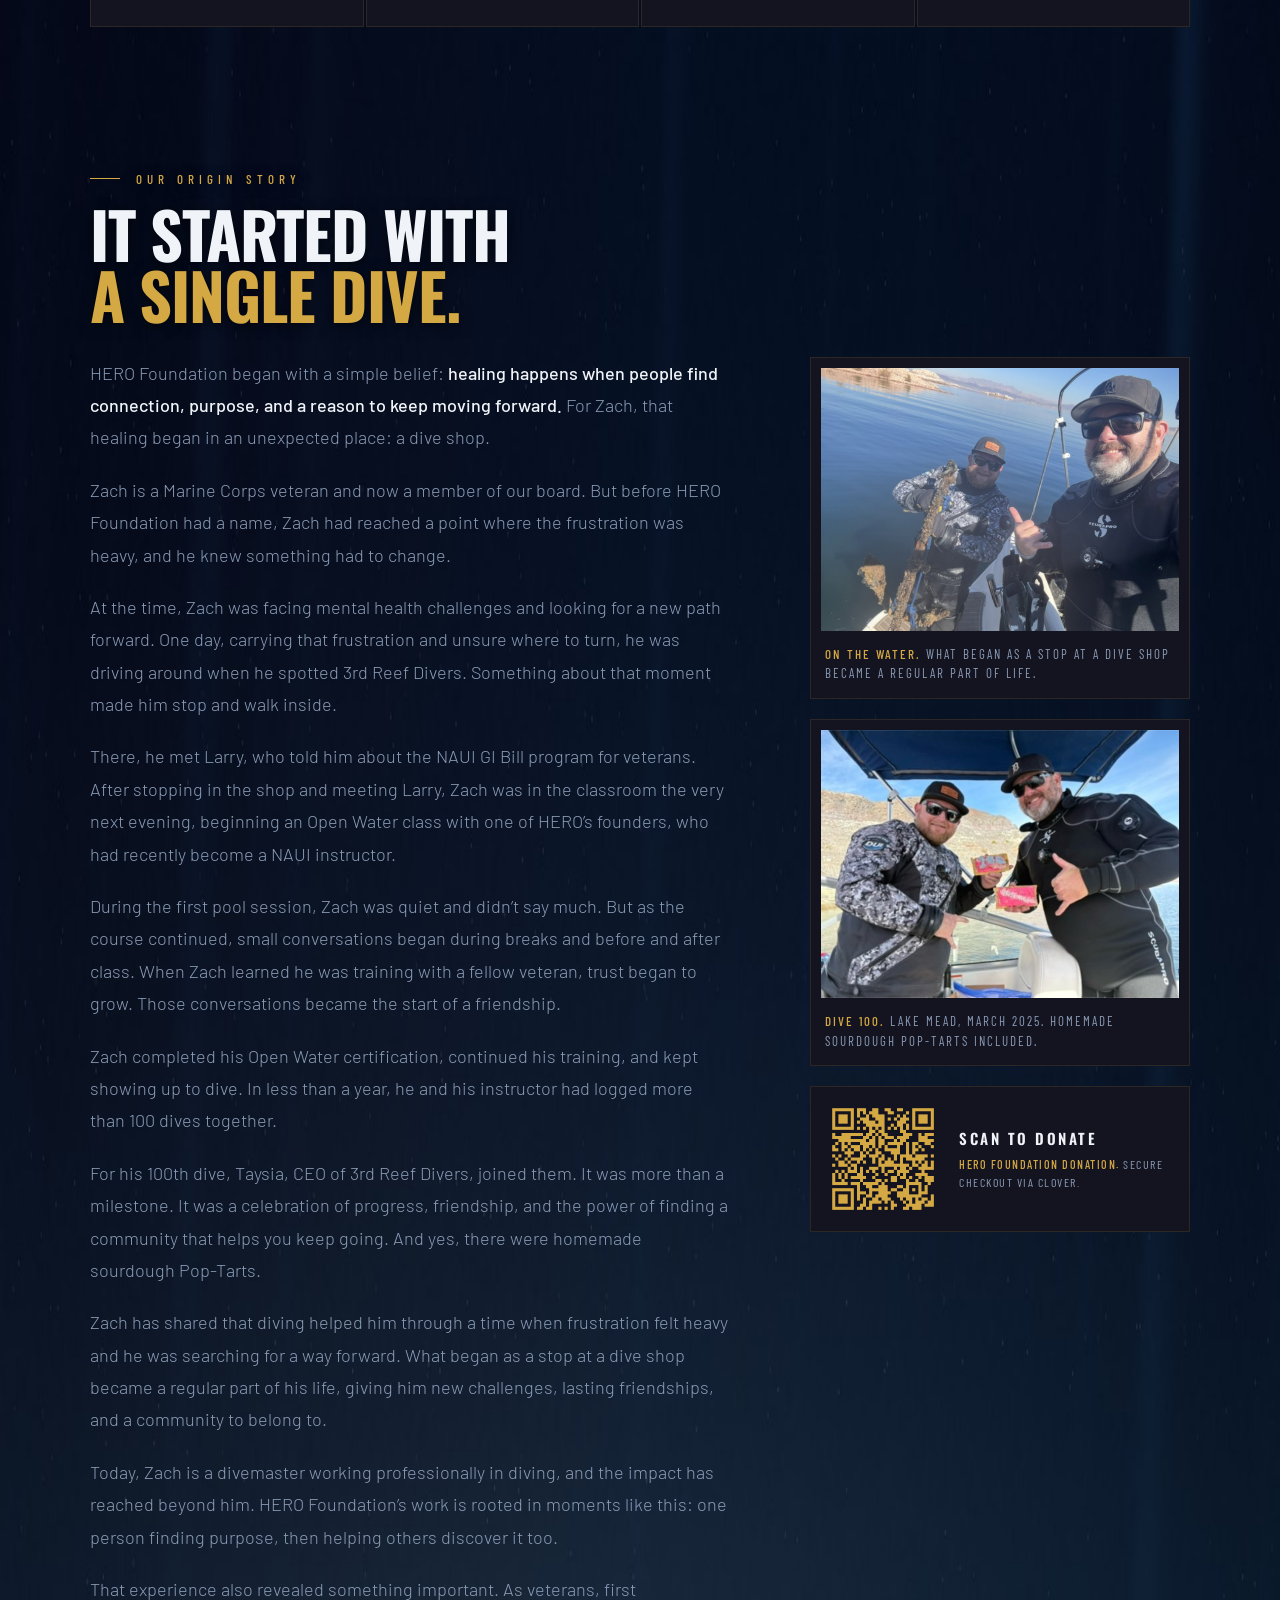
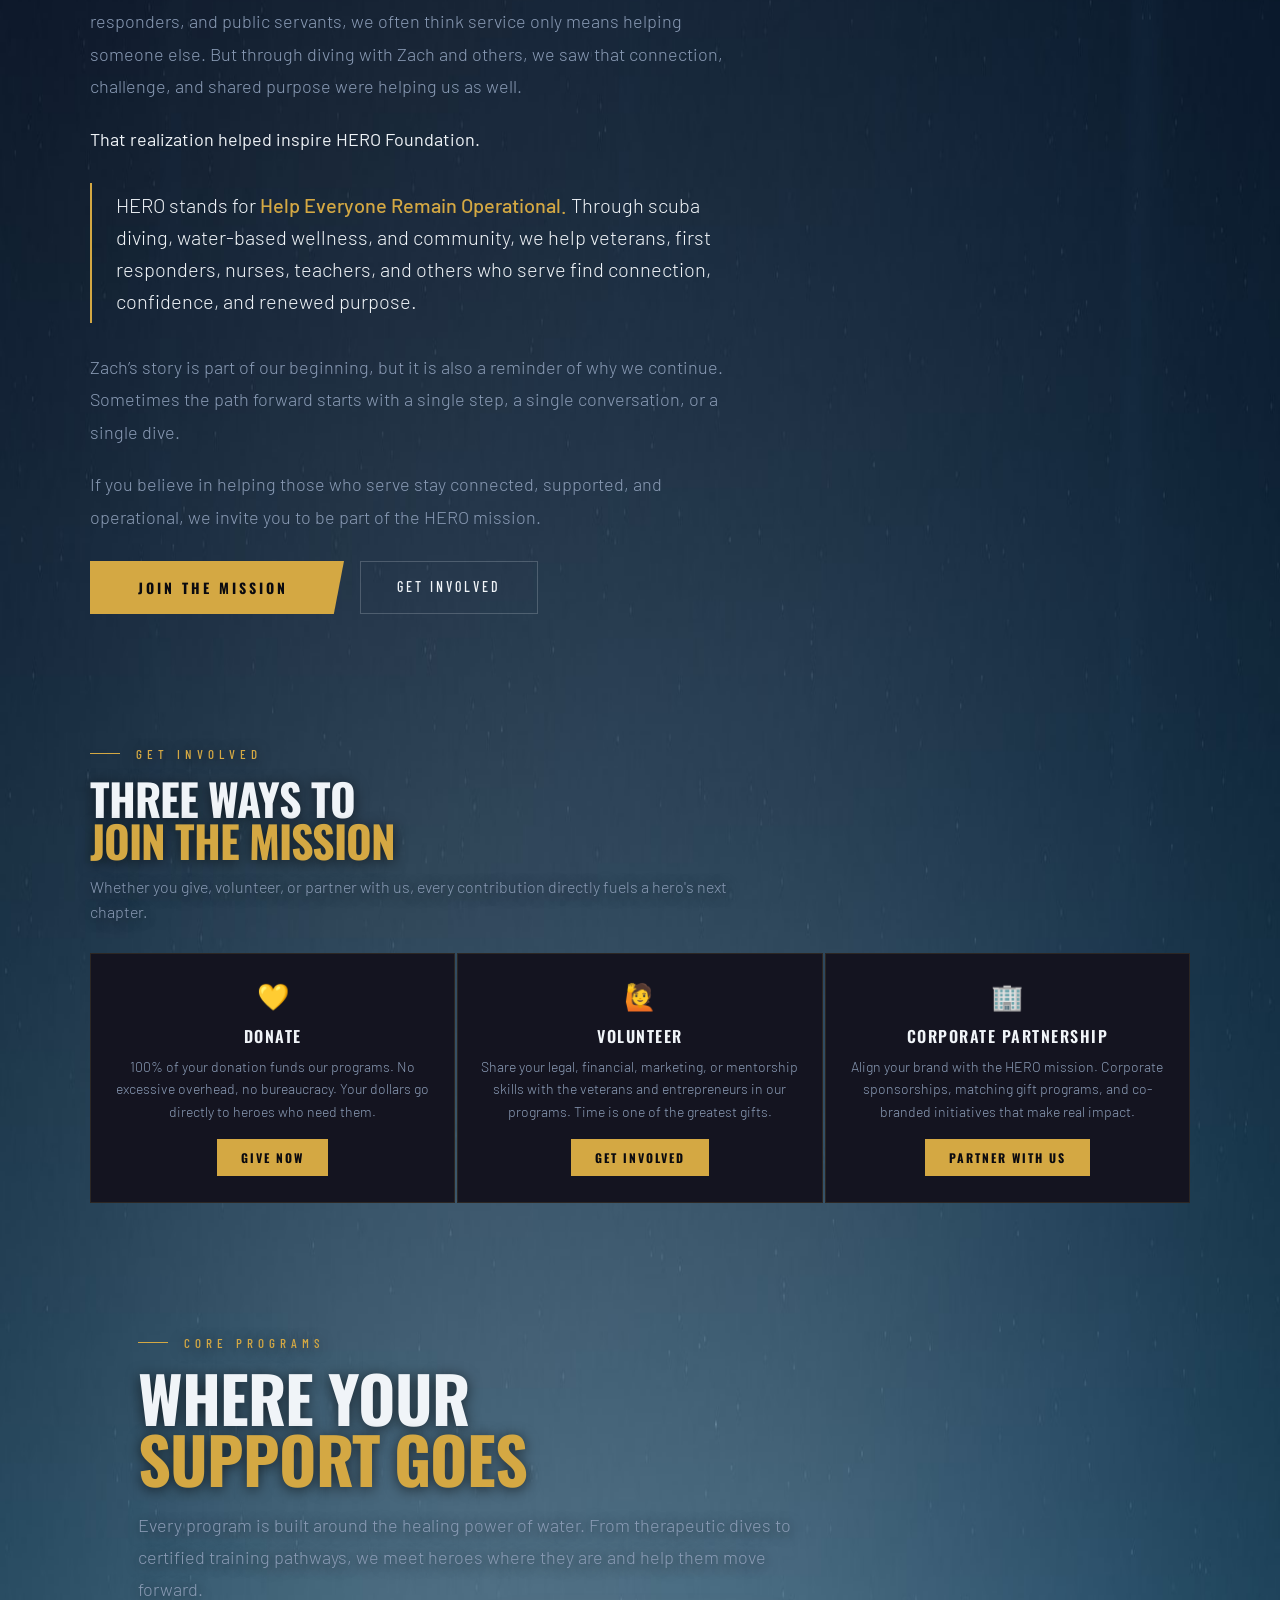
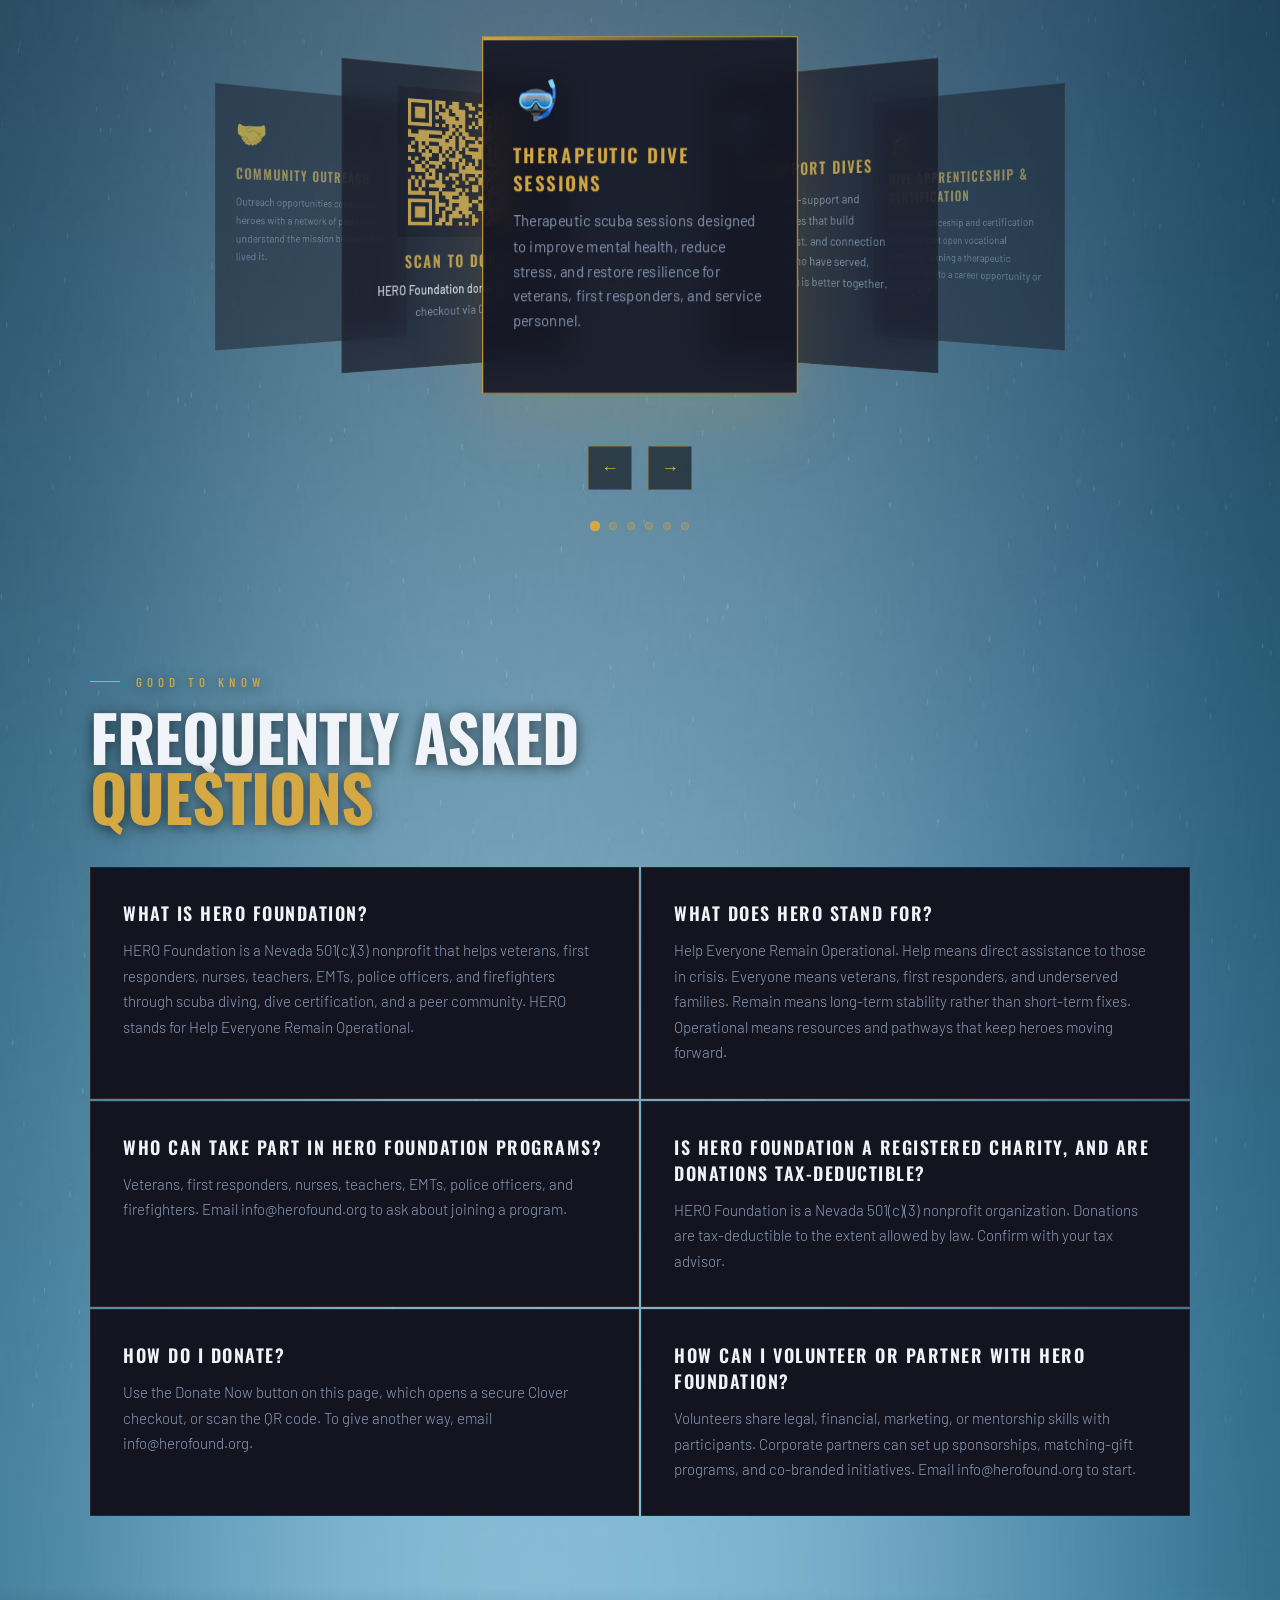
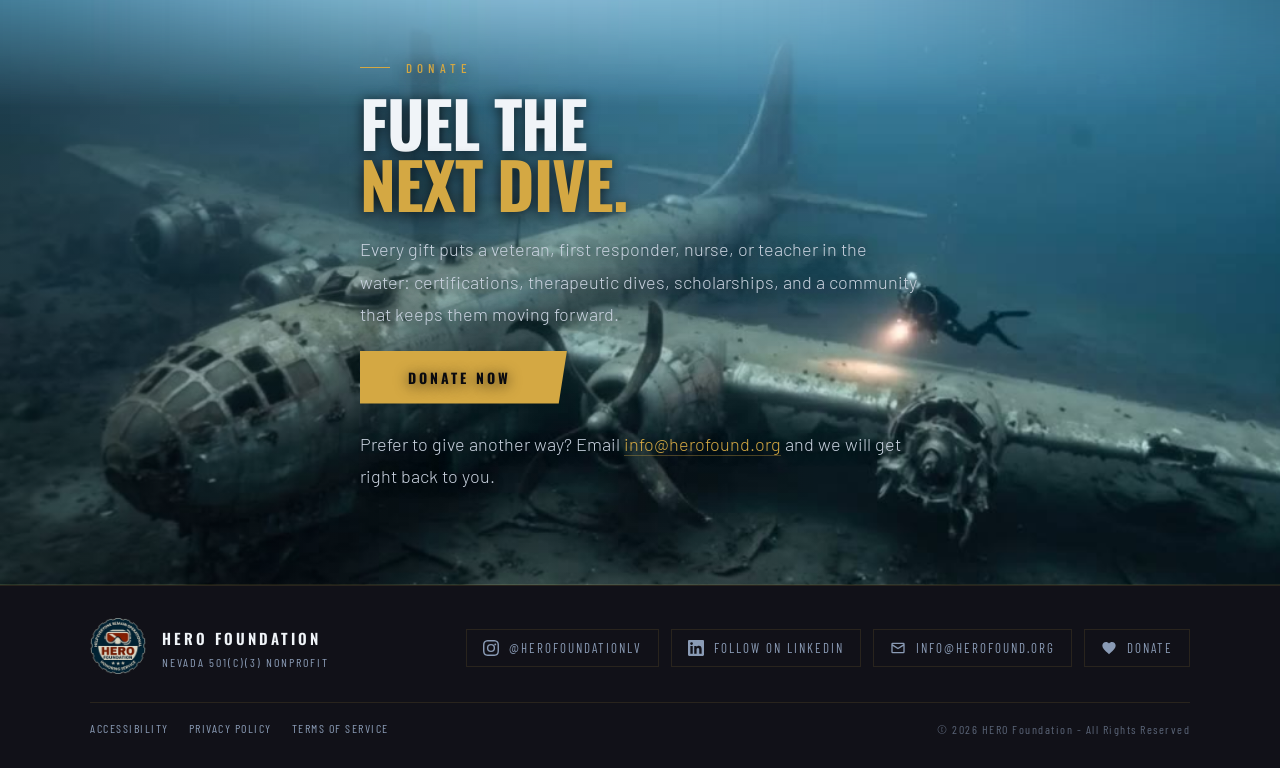
==== commit 4af53879: "Add Accessibility, Privacy Policy, and Terms of Service pages and footer legal row Three real pages " ====
--- a/index.html
+++ b/index.html
@@ -791,10 +791,17 @@
     }
     .footer-link:hover { color: var(--gold); border-color: var(--gold); background: var(--gold-glow); }
     .footer-link svg { width: 16px; height: 16px; fill: currentColor; }
-    .footer-copy {
-      max-width: 1100px; margin: 24px auto 0; font-family: 'Barlow Condensed', sans-serif;
-      font-size: 12px; letter-spacing: 1.5px; color: rgba(138,155,181,0.6);
-    }
+    .footer-bottom {
+      max-width: 1100px; margin: 24px auto 0; padding-top: 18px; border-top: 1px solid var(--fund-border);
+      display: flex; justify-content: space-between; align-items: center; gap: 12px 24px; flex-wrap: wrap;
+    }
+    .footer-legal { display: flex; gap: 20px; flex-wrap: wrap; }
+    .footer-legal a {
+      font-family: 'Barlow Condensed', sans-serif; font-size: 12px; letter-spacing: 1.5px; text-transform: uppercase;
+      color: var(--fog); text-decoration: none; border-bottom: 1px solid transparent; transition: all 0.3s ease;
+    }
+    .footer-legal a:hover { color: var(--gold); border-color: var(--gold); }
+    .footer-copy { font-family: 'Barlow Condensed', sans-serif; font-size: 12px; letter-spacing: 1.5px; color: rgba(138,155,181,0.6); margin: 0; }
 
     @media (max-width: 1024px) {
       .origin-grid { grid-template-columns: minmax(0, 1fr) 320px; gap: 40px; }
@@ -860,7 +867,7 @@
       .donate-fab { right: 16px; }
       .donate-fab-qr { display: none; }
       .foundation-footer { padding: 32px 24px; }
-      .footer-wrap { flex-direction: column; align-items: flex-start; }
+      .footer-wrap, .footer-bottom { flex-direction: column; align-items: flex-start; }
     }
   </style>
 </head>
@@ -1203,7 +1210,14 @@
         <a href="https://link.clover.com/urlshortener/wZVcKj" class="footer-link" target="_blank" rel="noopener"><svg viewBox="0 0 24 24" fill="currentColor" aria-hidden="true"><path d="M12 21.35l-1.45-1.32C5.4 15.36 2 12.28 2 8.5 2 5.42 4.42 3 7.5 3c1.74 0 3.41.81 4.5 2.09C13.09 3.81 14.76 3 16.5 3 19.58 3 22 5.42 22 8.5c0 3.78-3.4 6.86-8.55 11.54L12 21.35z"/></svg>Donate</a>
       </div>
     </div>
-    <div class="footer-copy">&copy; 2026 HERO Foundation. Help Everyone Remain Operational&reg;</div>
+    <div class="footer-bottom">
+      <nav class="footer-legal" aria-label="Legal">
+        <a href="/accessibility">Accessibility</a>
+        <a href="/privacy-policy">Privacy Policy</a>
+        <a href="/terms-of-service">Terms of Service</a>
+      </nav>
+      <div class="footer-copy">&copy; 2026 HERO Foundation - All Rights Reserved</div>
+    </div>
   </footer>
 
 </div>
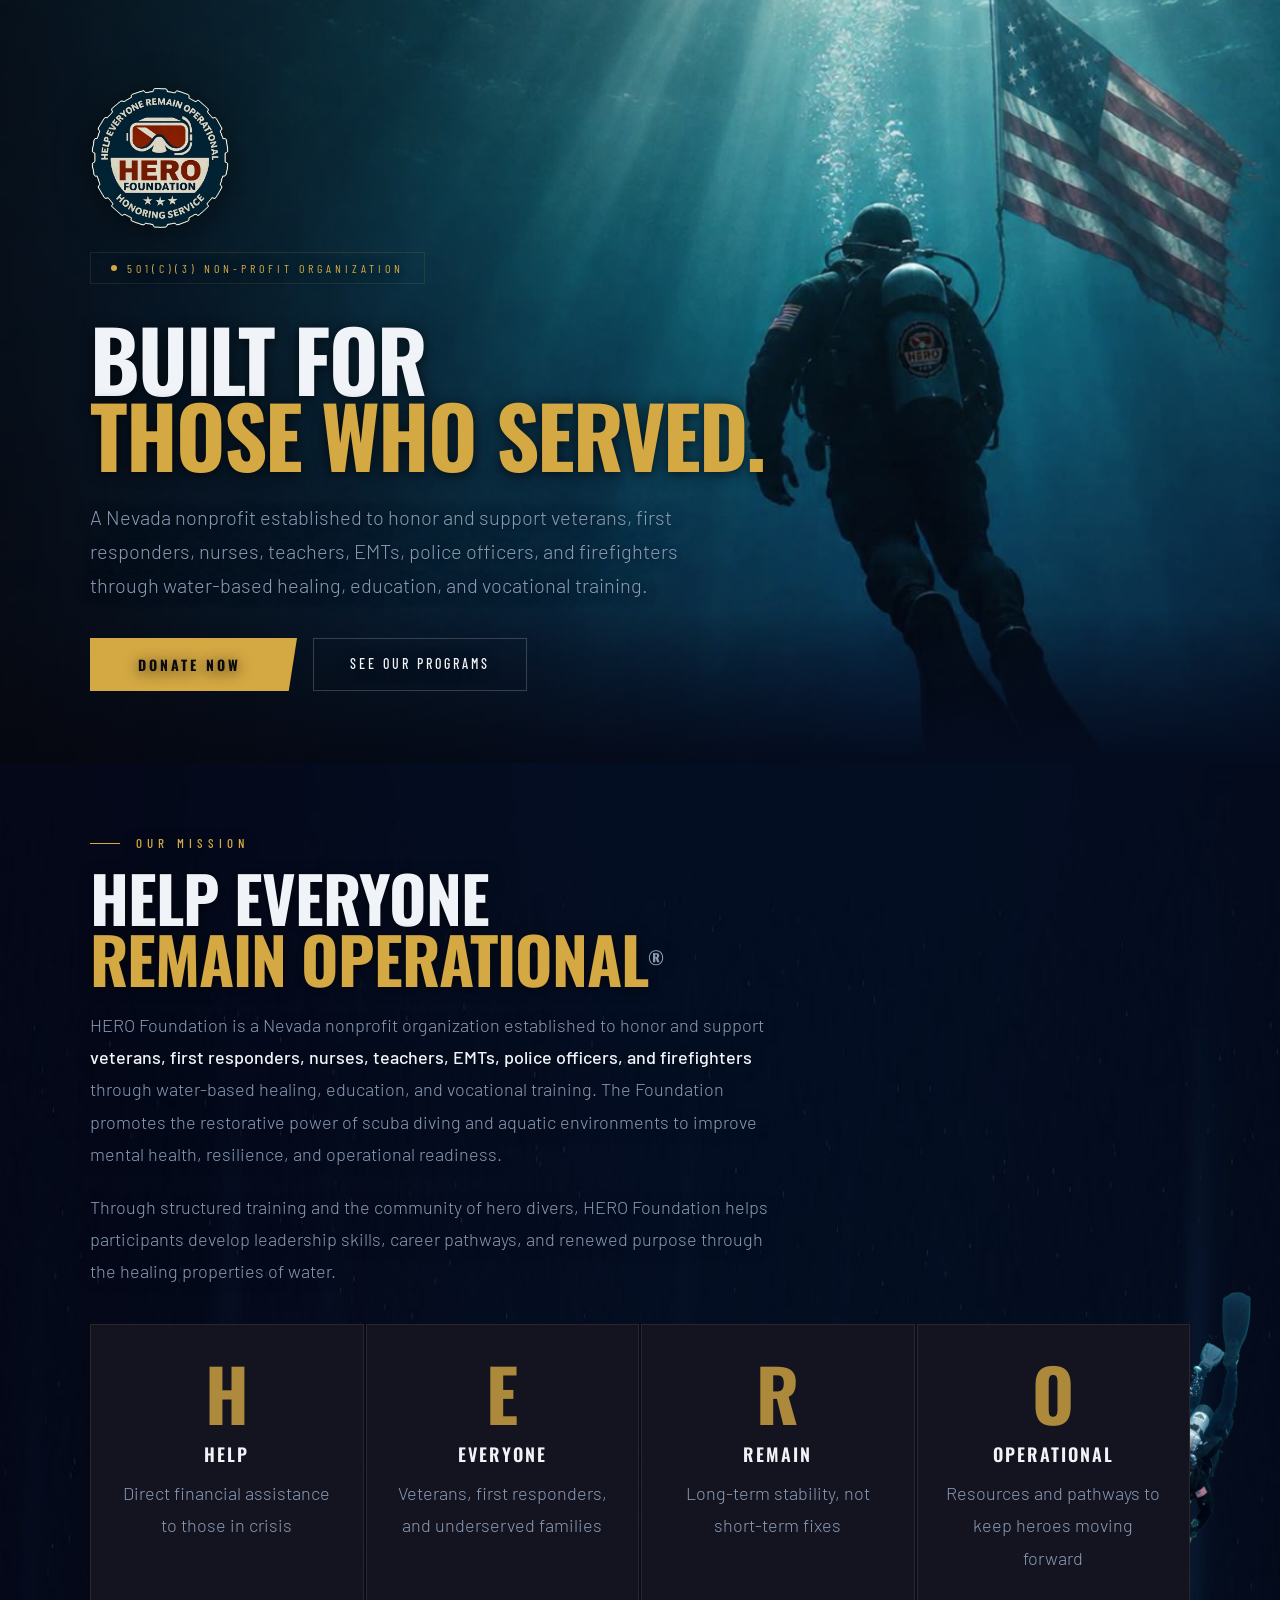
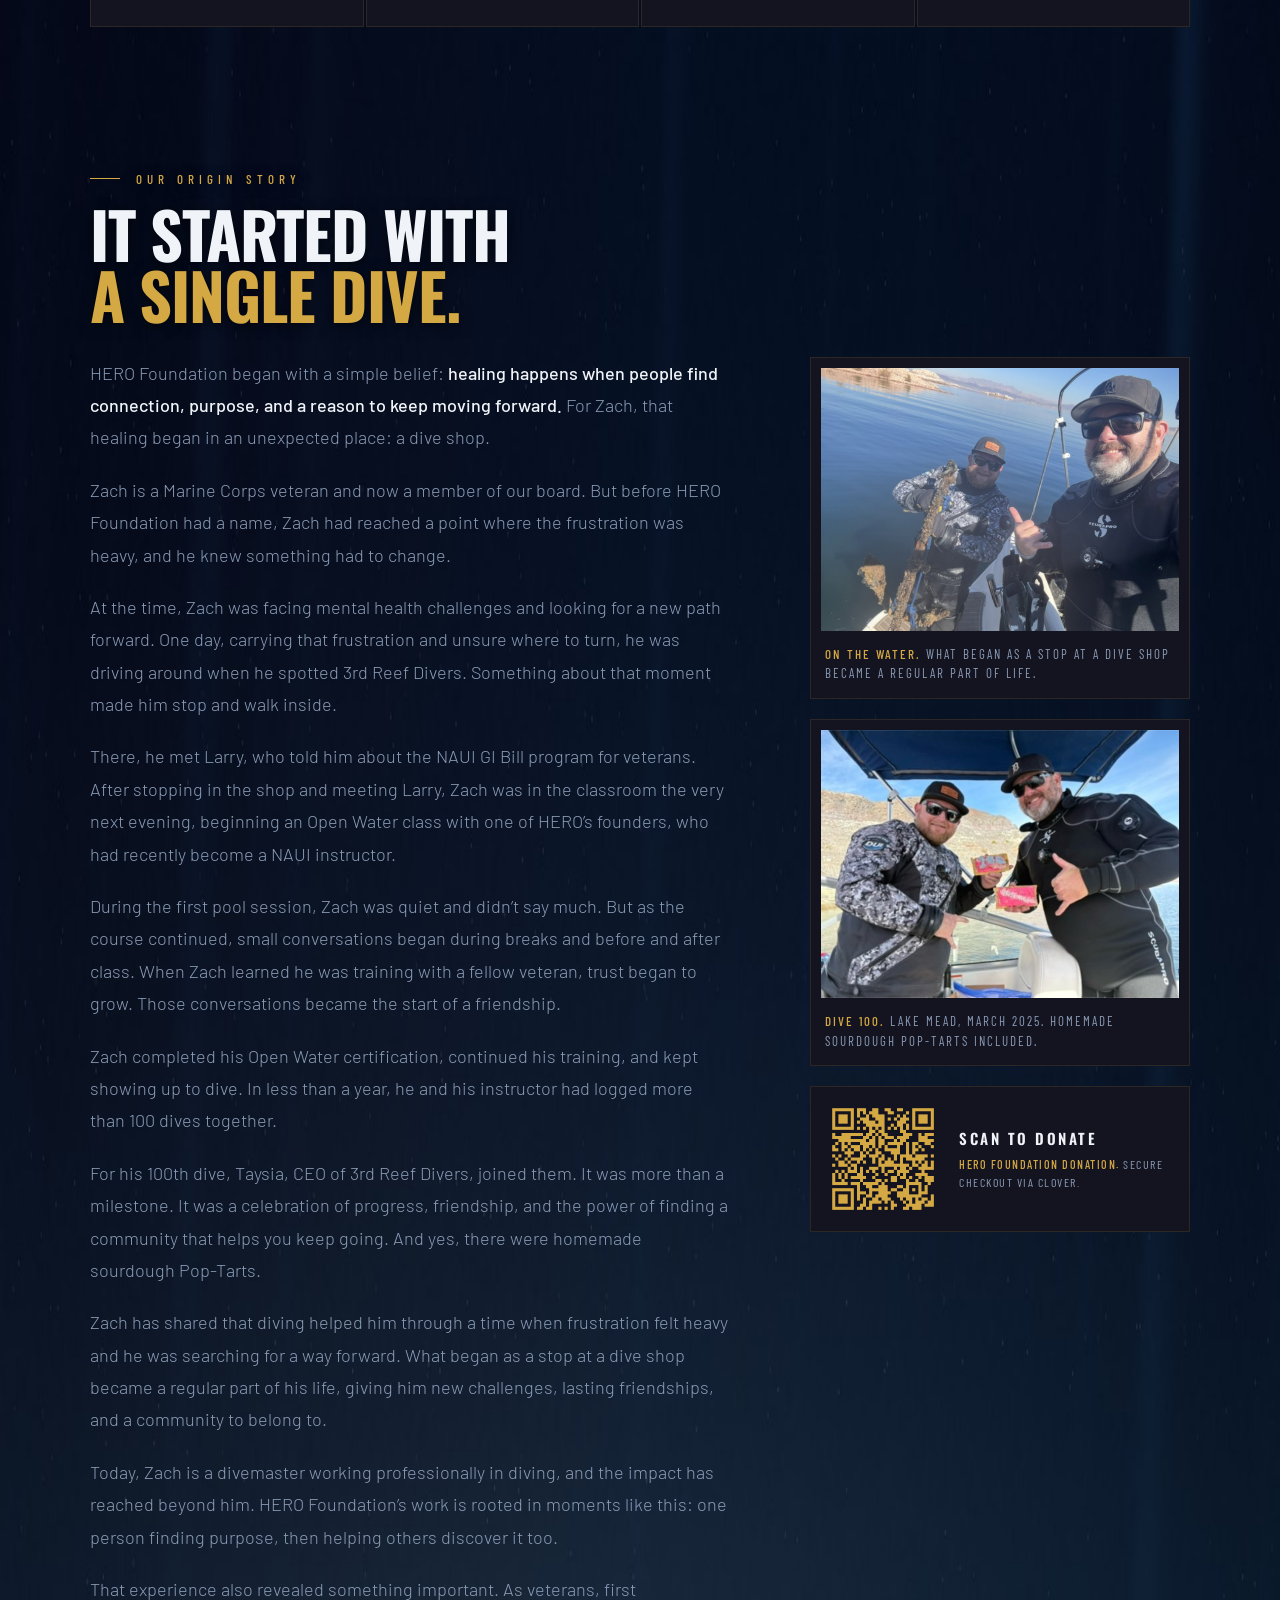
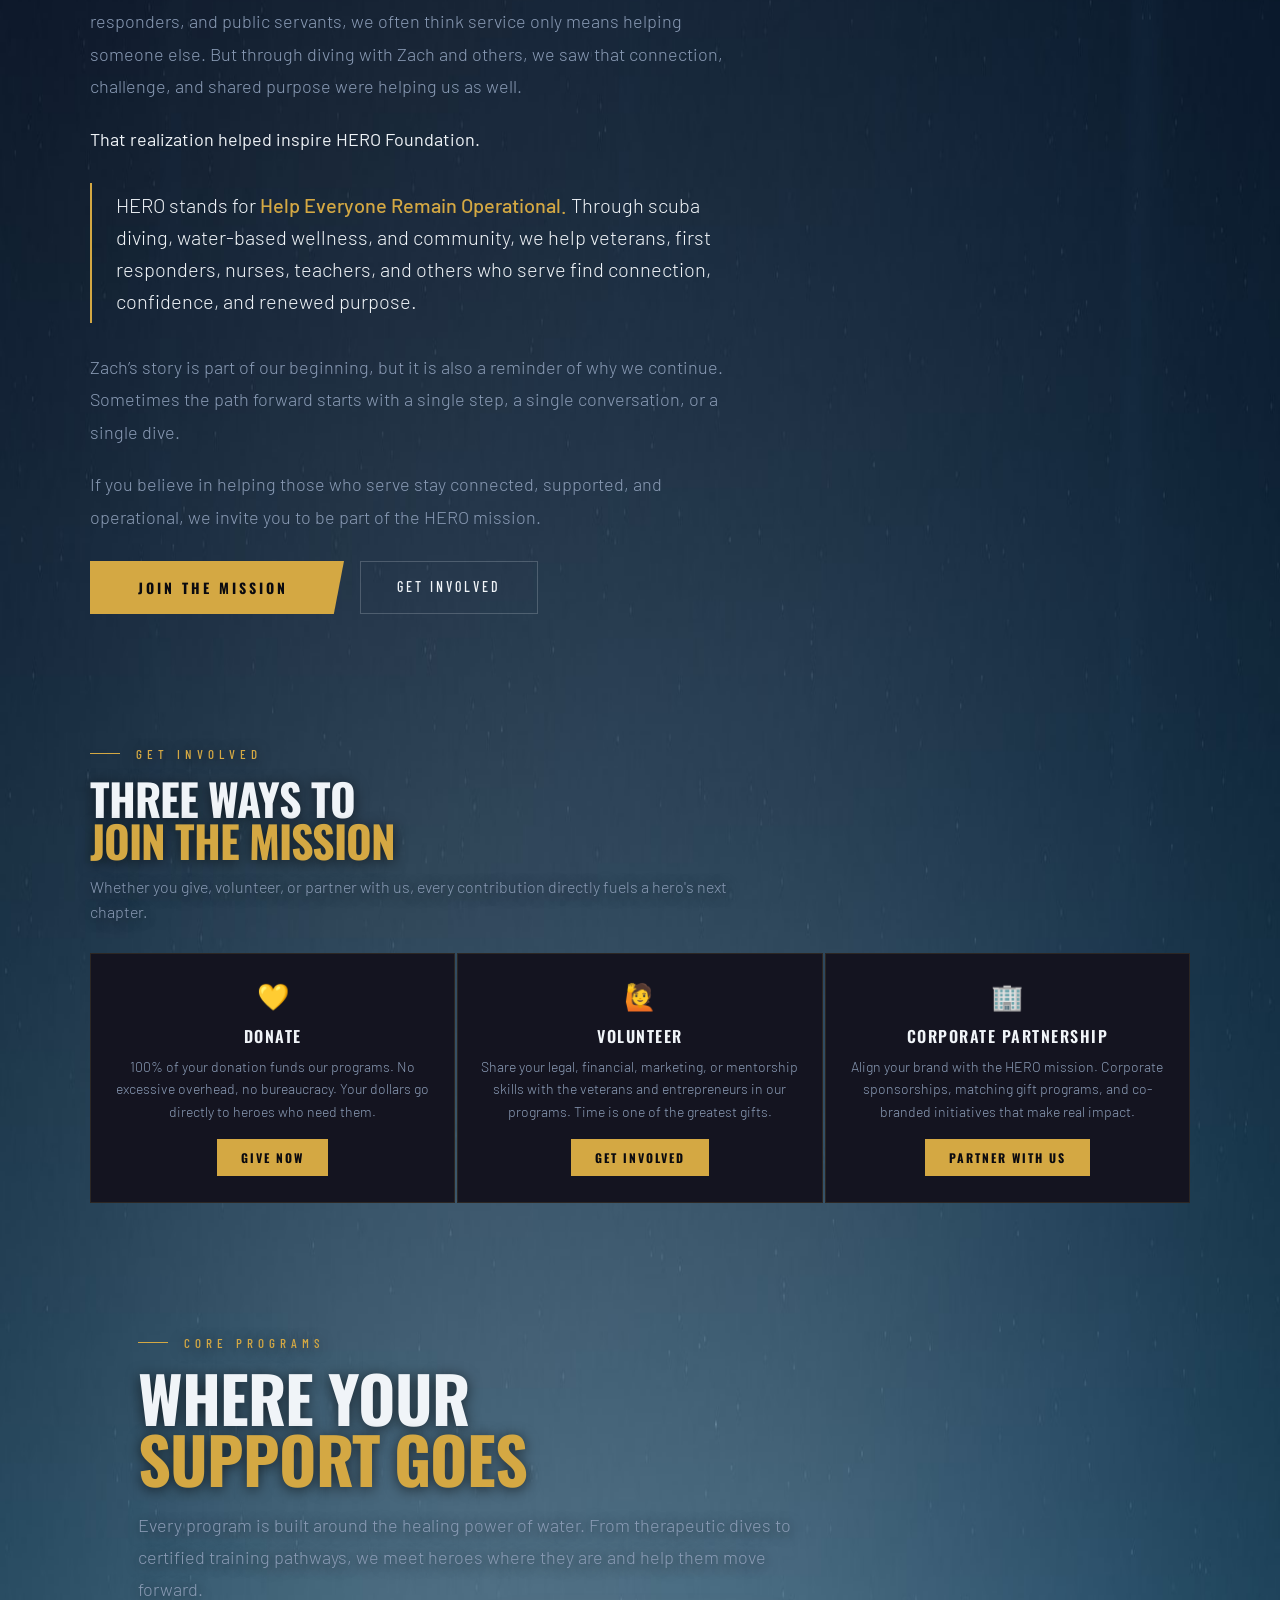
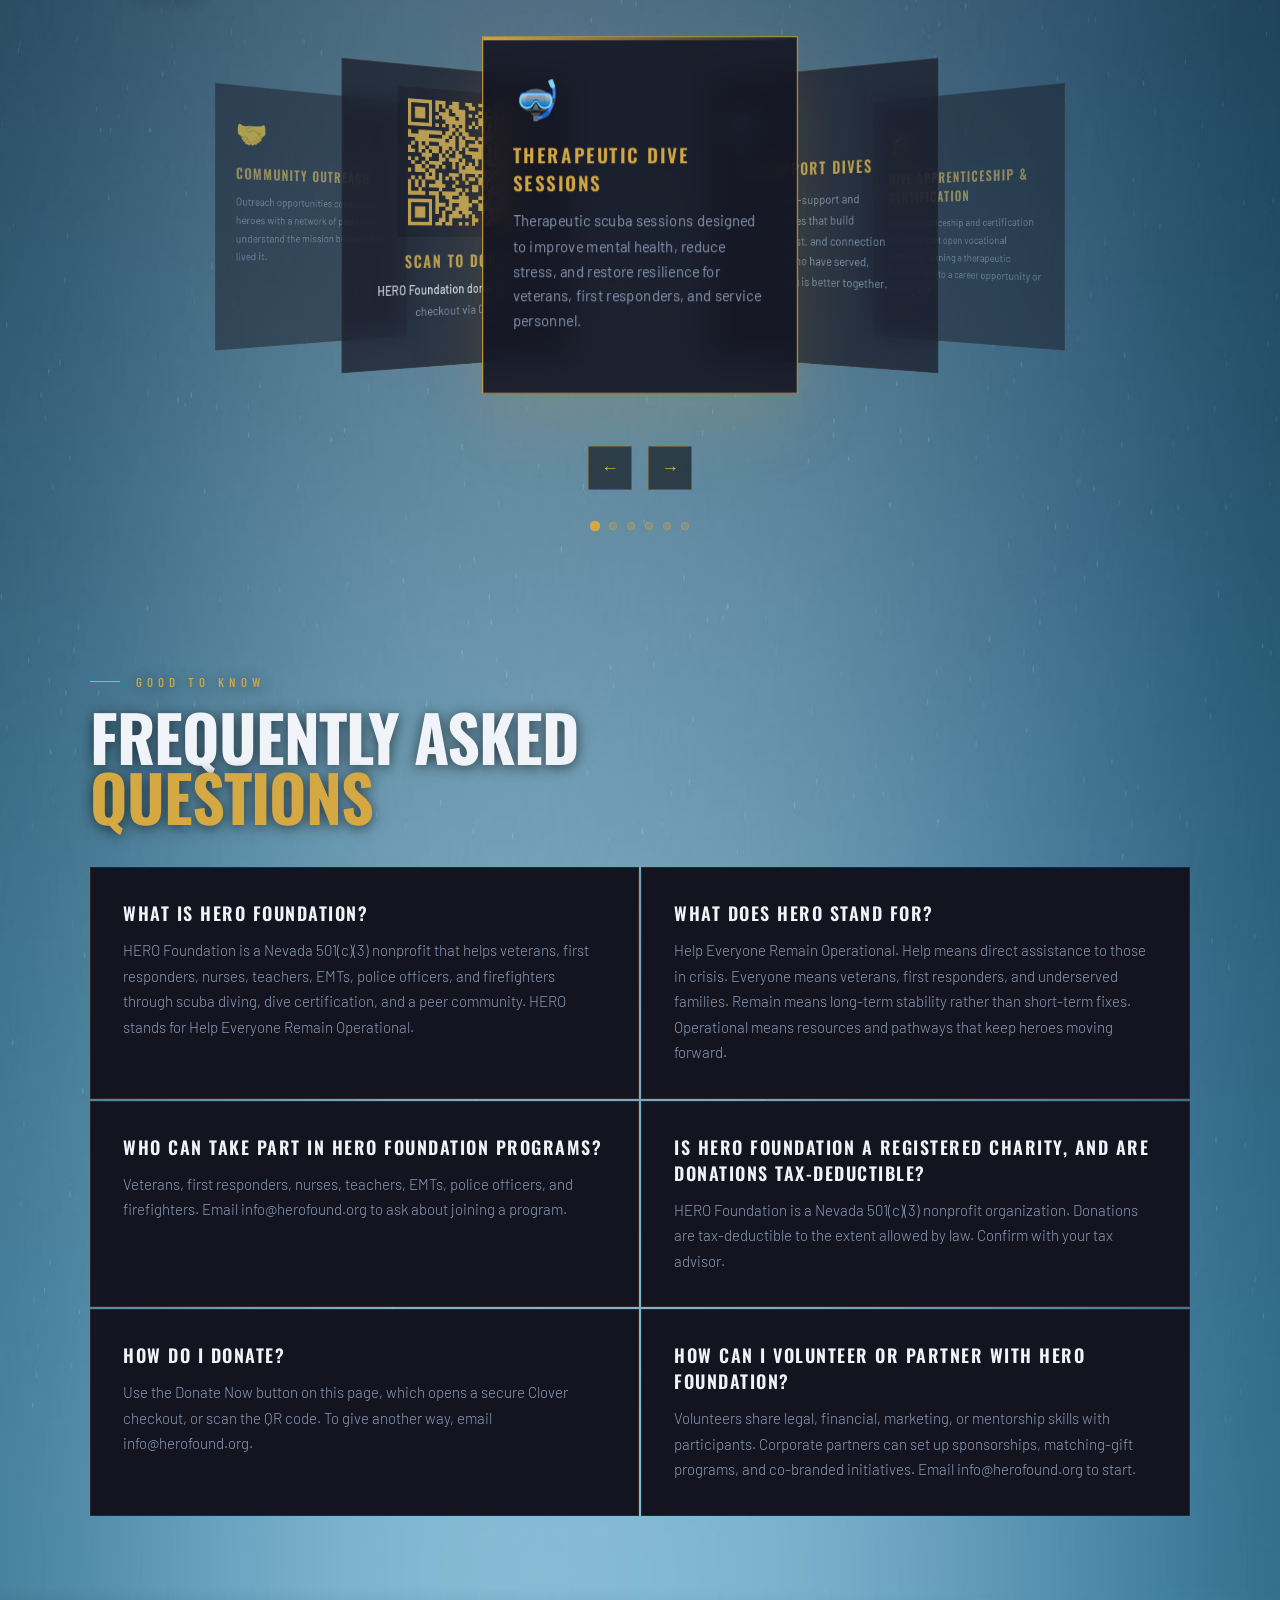
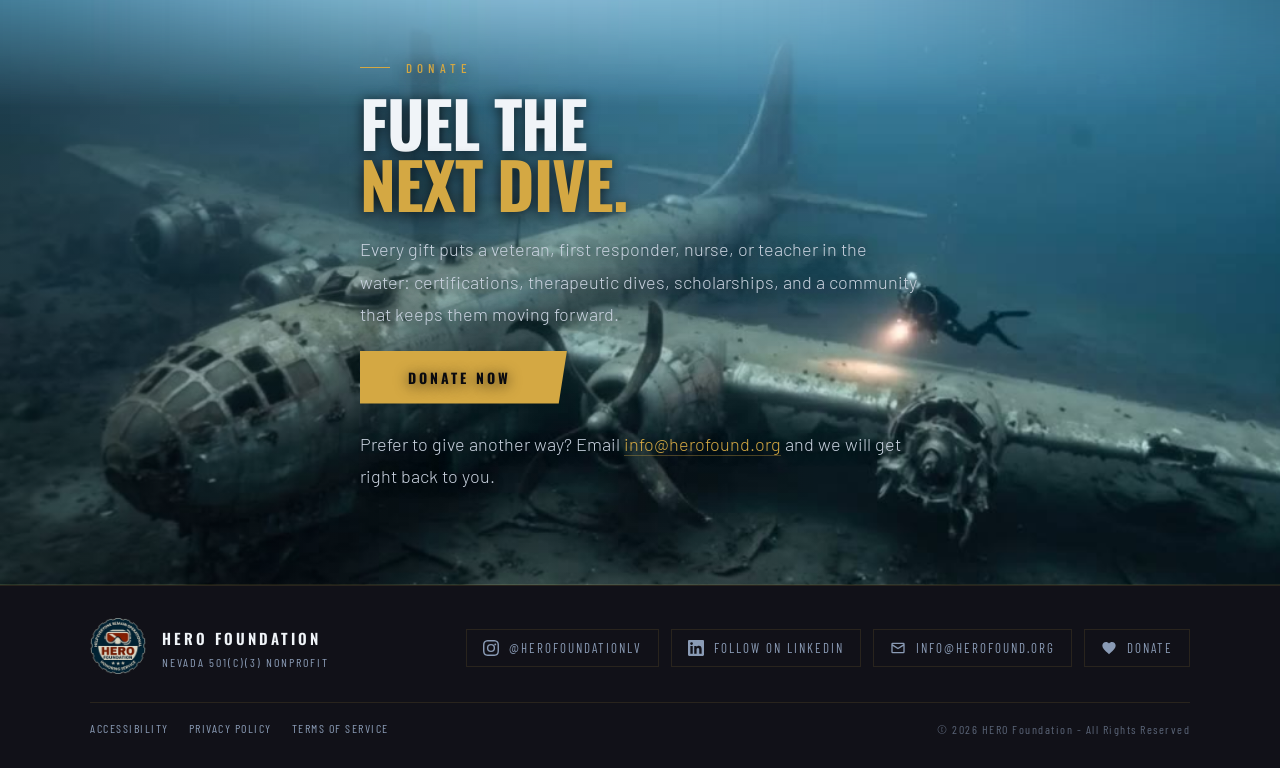
==== commit 72f193f7: "Diver-down flag pointer and OK-hand link cursor A diver-down flag (red with the white diagonal that " ====
--- a/index.html
+++ b/index.html
@@ -870,6 +870,8 @@
       .footer-wrap, .footer-bottom { flex-direction: column; align-items: flex-start; }
     }
   </style>
+  <!-- Loaded after the page styles so its cursor rules win over the pointer rules above. -->
+  <link rel="stylesheet" href="/cursor.css">
 </head>
 <body>
 
--- a/cursor.css
+++ b/cursor.css
@@ -0,0 +1,17 @@
+/* Underwater pointers for herofound.org: a diver-down flag as the pointer and a diver's "OK"
+   hand signal over links and buttons. Applied only on devices with a real pointer; phones and
+   tablets never show a cursor. Hotspots: flag pole tip (6,1); OK ring centre (10,21). The PNGs
+   are drawn at 32px (1x) and 64px (2x); browsers ignore cursors larger than that. */
+@media (hover: hover) and (pointer: fine) {
+  html, body {
+    cursor: url('/cursor-flag.png') 6 1, auto;
+    cursor: -webkit-image-set(url('/cursor-flag.png') 1x, url('/cursor-flag@2x.png') 2x) 6 1, auto;
+    cursor: image-set(url('/cursor-flag.png') 1x, url('/cursor-flag@2x.png') 2x) 6 1, auto;
+  }
+  a, button, [role="button"], summary, label,
+  .coverflow-stage, .cf-card, .cf-dot, .cf-arrow, .cf-nav, .donate-fab-link, .donate-fab-qr-btn {
+    cursor: url('/cursor-ok.png') 10 21, pointer;
+    cursor: -webkit-image-set(url('/cursor-ok.png') 1x, url('/cursor-ok@2x.png') 2x) 10 21, pointer;
+    cursor: image-set(url('/cursor-ok.png') 1x, url('/cursor-ok@2x.png') 2x) 10 21, pointer;
+  }
+}
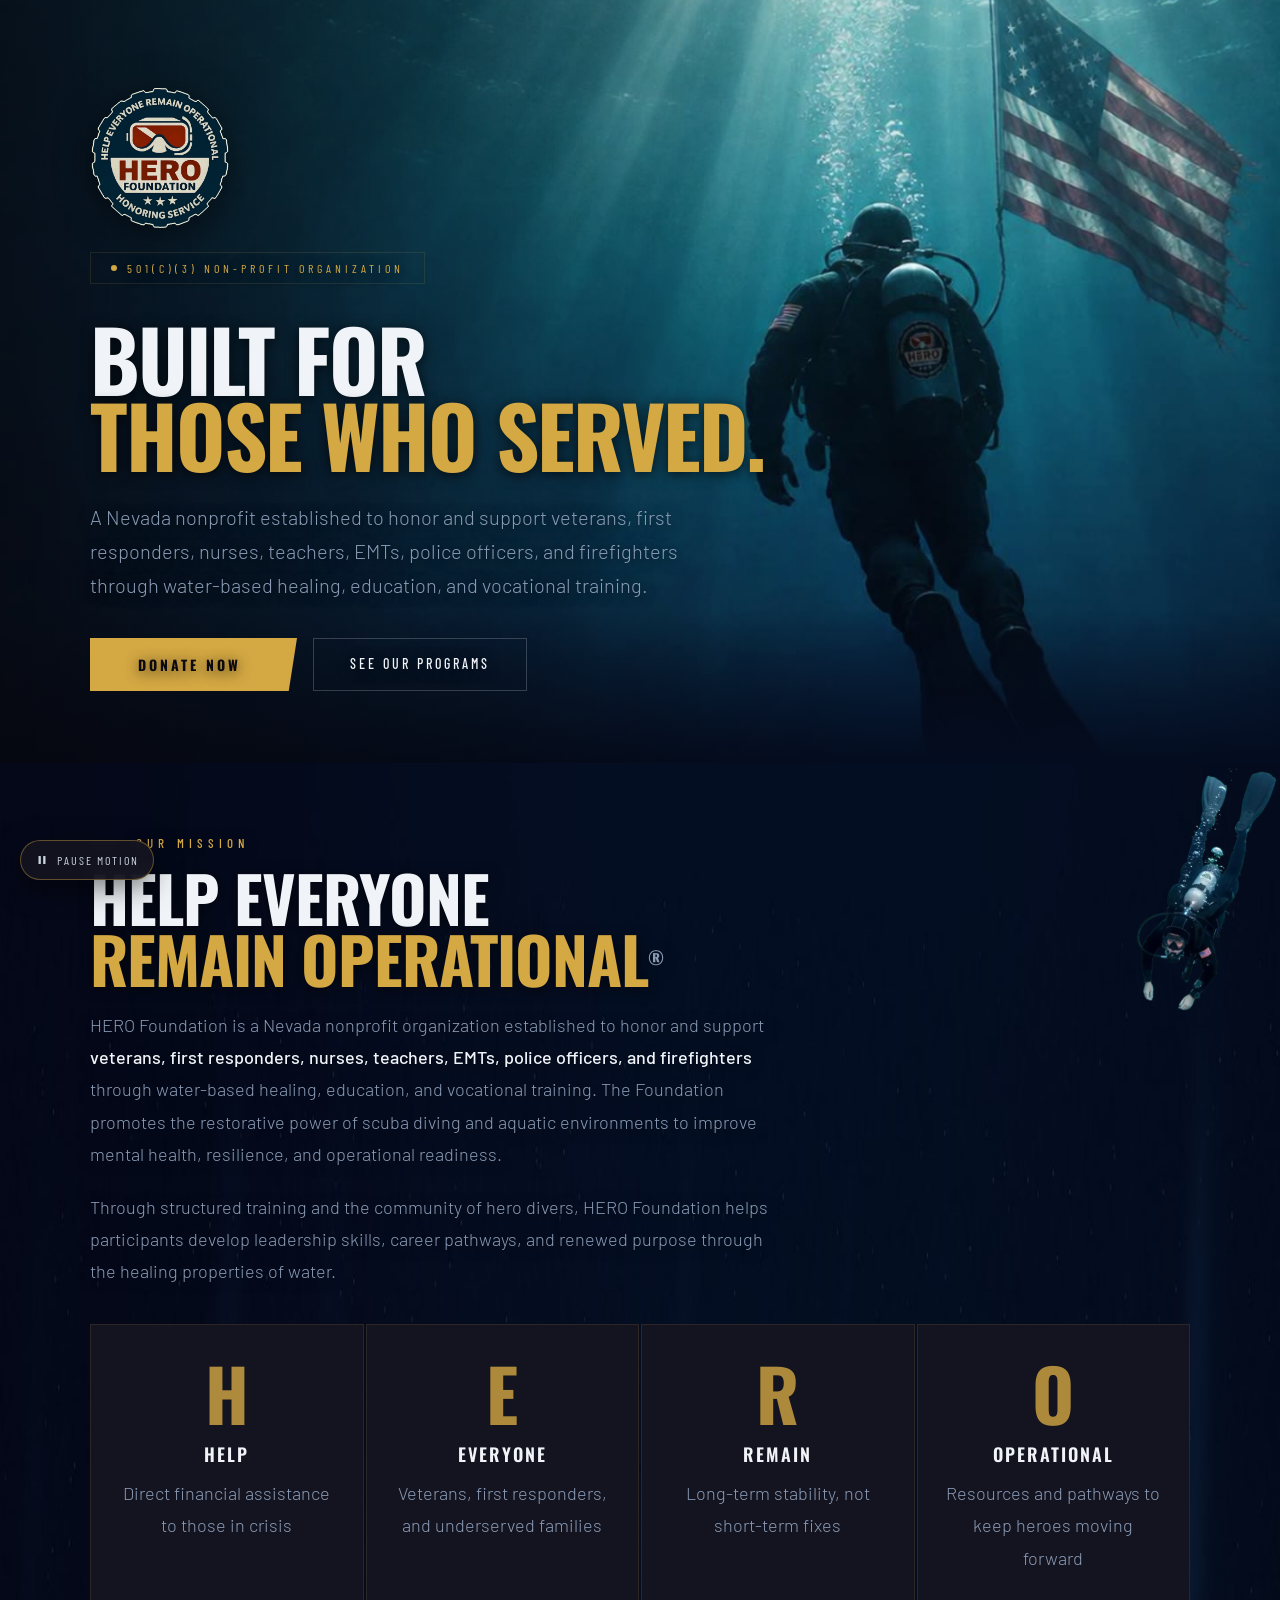
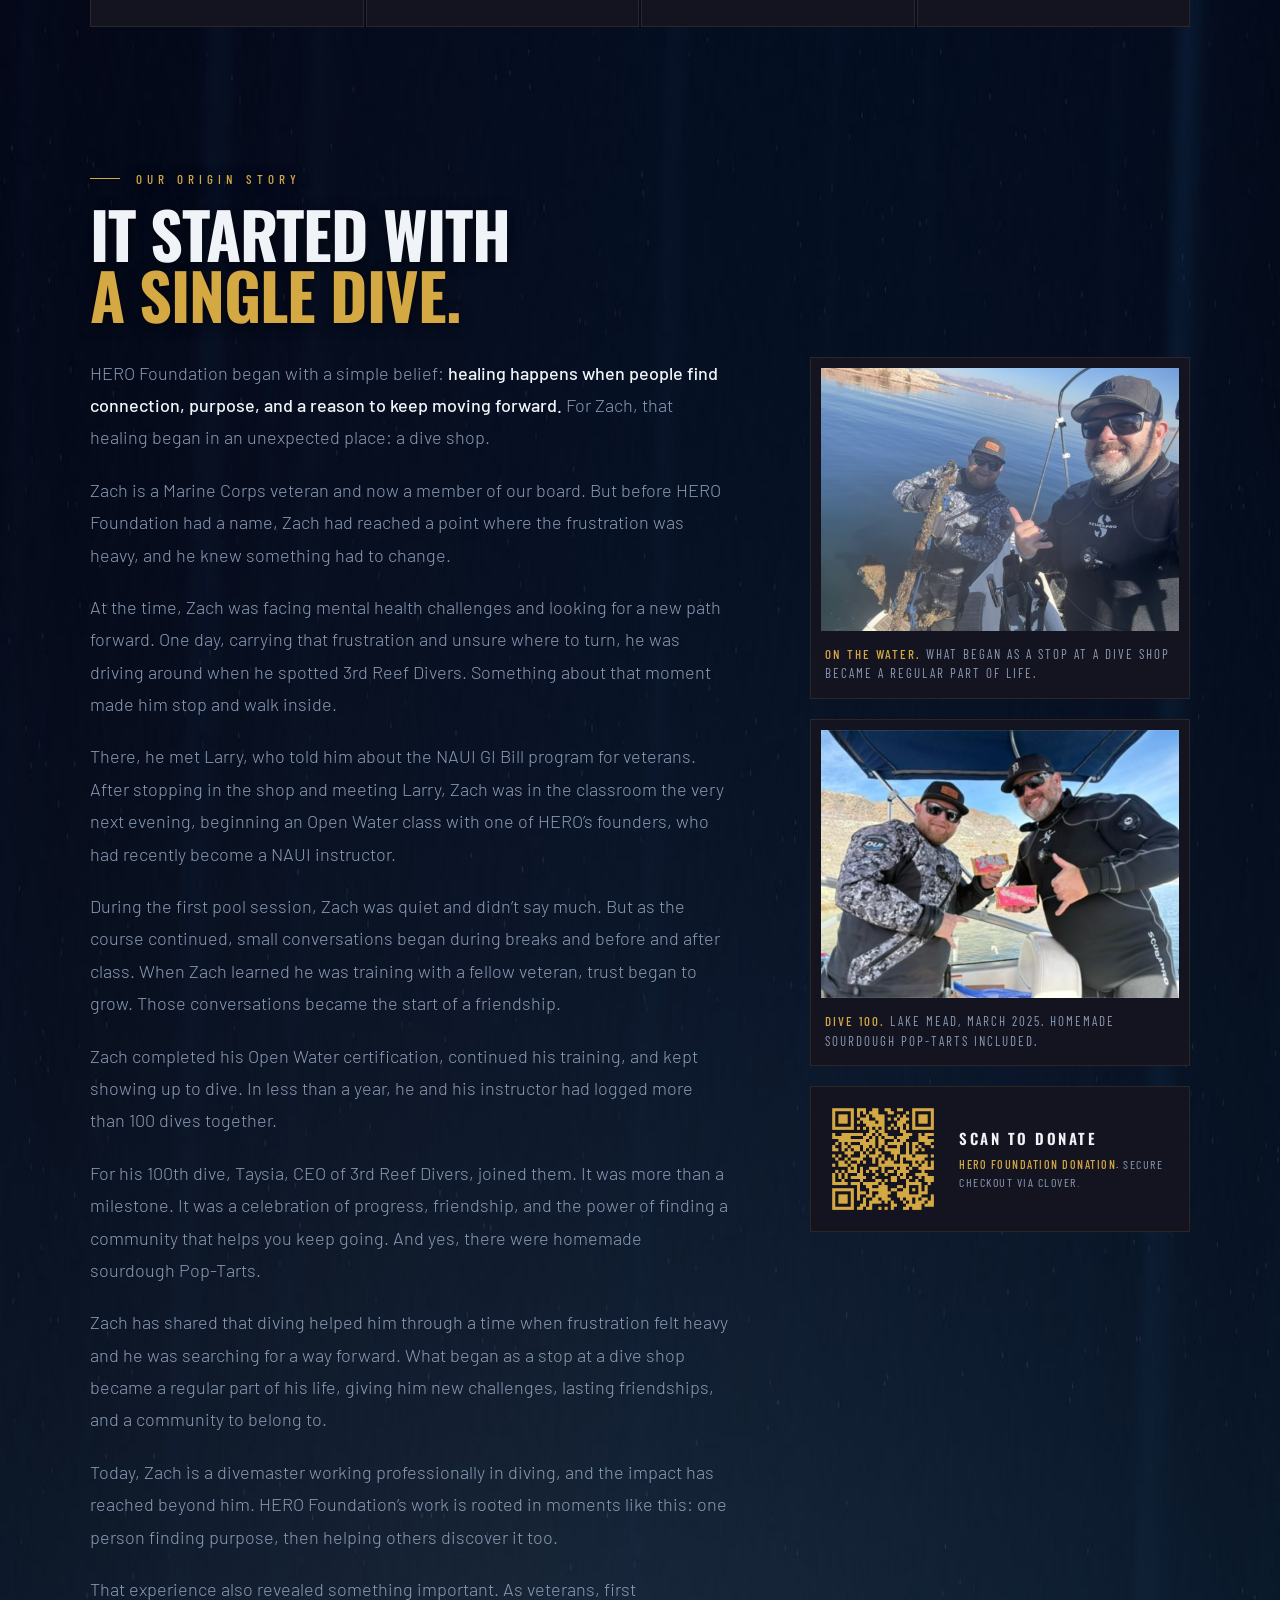
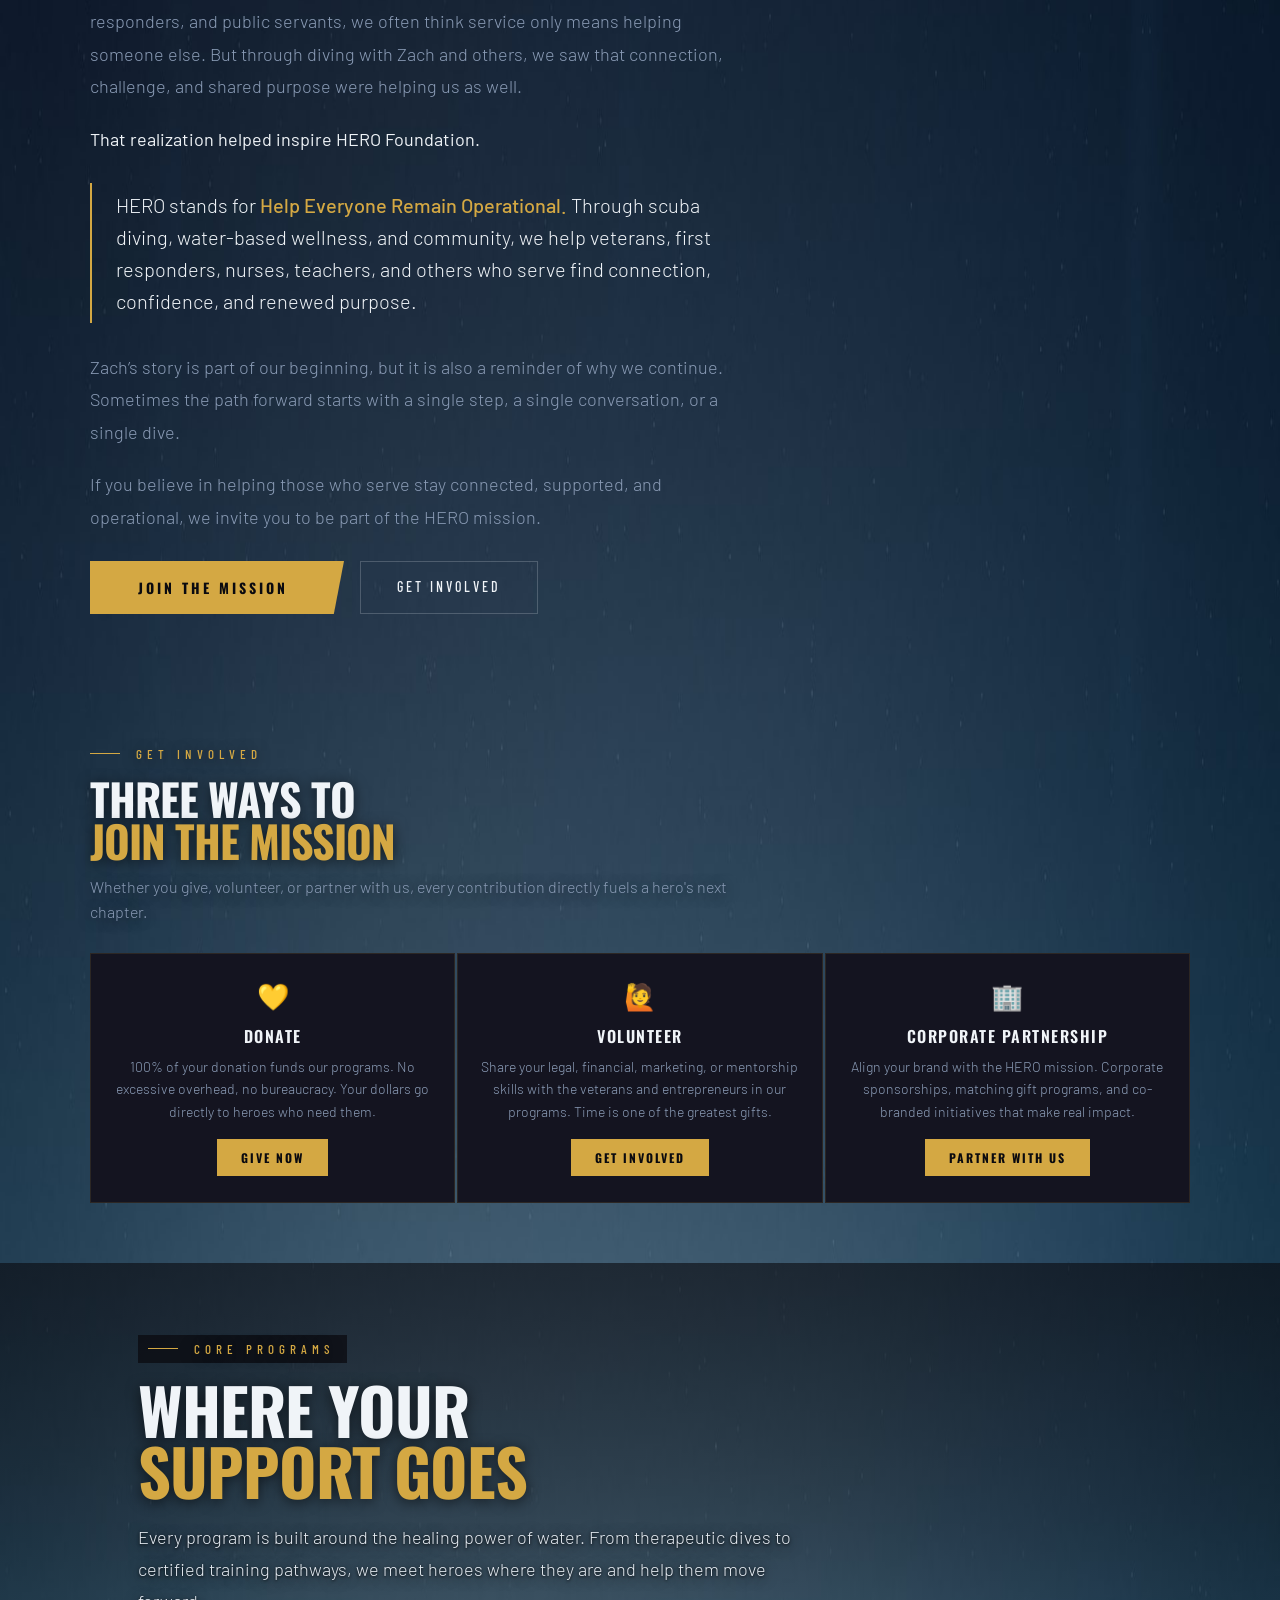
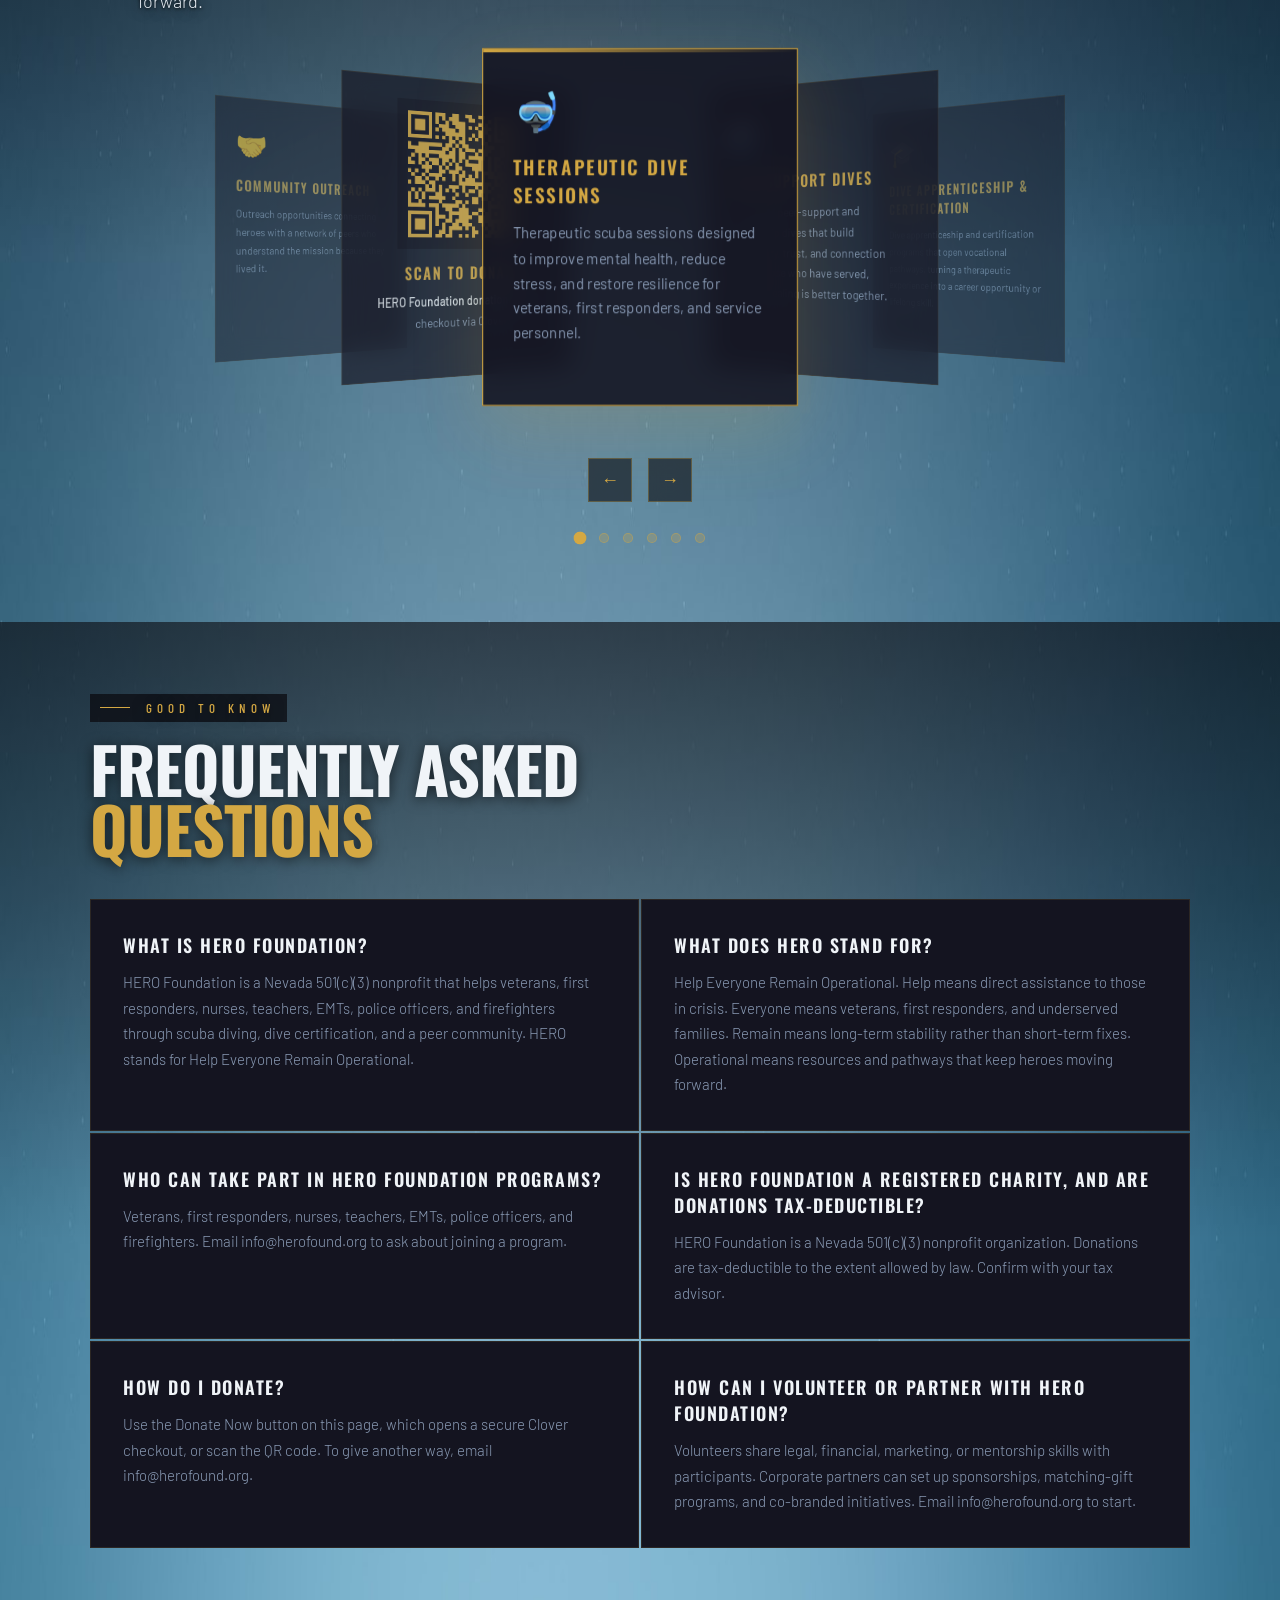
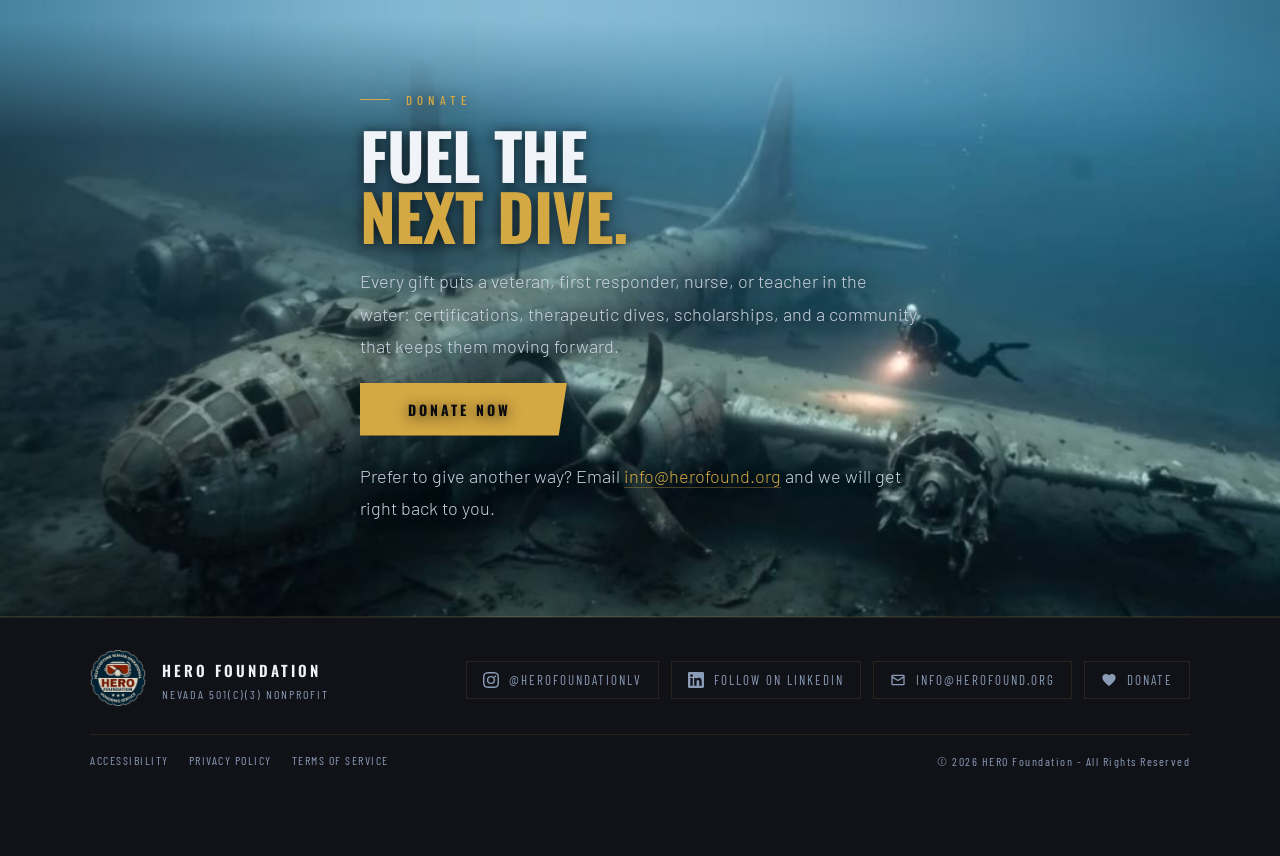
==== commit ac01c14d: "WCAG 2.2 AA pass: pause control, keyboard carousel, contrast, reflow, focus - motion.js on every pag" ====
--- a/index.html
+++ b/index.html
@@ -268,6 +268,15 @@
     a:hover { color: var(--white); }
 
     .foundation-page { background: var(--fund-dark); color: var(--white); font-family: 'Barlow', sans-serif; }
+    html { scroll-padding-bottom: 96px; }
+    a:focus-visible, button:focus-visible { outline: 2px solid var(--gold); outline-offset: 3px; }
+    .skip-link {
+      position: absolute; left: -999px; top: 8px; z-index: 1000;
+      background: var(--gold); color: #0A0A0F; padding: 10px 16px; text-decoration: none;
+      font-family: 'Oswald', sans-serif; font-size: 12px; letter-spacing: 2px; text-transform: uppercase;
+    }
+    .skip-link:focus { left: 8px; }
+    .sr-only { position: absolute; width: 1px; height: 1px; padding: 0; margin: -1px; overflow: hidden; clip: rect(0,0,0,0); white-space: nowrap; border: 0; }
 
     .foundation-hero {
       min-height: 78vh;
@@ -505,18 +514,23 @@
 
     /* nav dots */
     .cf-dots {
-      display: flex; justify-content: center; gap: 10px;
-      margin-top: 32px;
-    }
-
+      display: flex; justify-content: center; gap: 0;
+      margin-top: 24px;
+    }
+
+    /* Each dot is a 24px button (WCAG 2.5.8) drawing an 8px dot. */
     .cf-dot {
-      width: 8px; height: 8px; border-radius: 50%;
+      width: 24px; height: 24px; padding: 0; border: 0; background: transparent;
+      display: grid; place-items: center; cursor: pointer; appearance: none; -webkit-appearance: none;
+    }
+    .cf-dot::before {
+      content: ''; width: 8px; height: 8px; border-radius: 50%;
       background: rgba(212,168,67,0.25);
       border: 1px solid rgba(212,168,67,0.4);
-      cursor: pointer; transition: all 0.3s ease;
-    }
-
-    .cf-dot.active { background: var(--gold); transform: scale(1.3); }
+      transition: all 0.3s ease;
+    }
+
+    .cf-dot.active::before { background: var(--gold); transform: scale(1.3); }
 
     /* nav arrows */
     .cf-arrows {
@@ -524,7 +538,7 @@
     }
 
     .cf-arrow {
-      width: 44px; height: 44px;
+      width: 44px; height: 44px; padding: 0; font-family: inherit; appearance: none; -webkit-appearance: none;
       border: 1px solid rgba(212,168,67,0.3);
       background: rgba(10,10,15,0.6);
       color: var(--gold); font-size: 18px;
@@ -662,6 +676,15 @@
     .water-column .f-section.dark, .water-column .f-section.deep, .water-column .programs-section { background: transparent; }
     .water-column .programs-bg { display: none; }
     .water-column .f-tag, .water-column h2, .water-column .f-section > .f-wrap > p { text-shadow: 0 2px 14px rgba(0,0,0,0.6); }
+    /* The lower half of the column is bright: darken the top of the two sections that sit on it. */
+    .water-column .programs-section::before, .water-column #faq::before {
+      content: ''; position: absolute; left: 0; right: 0; top: 0; height: 62%; pointer-events: none;
+      background: linear-gradient(180deg, rgba(10,10,15,0.62) 0%, rgba(10,10,15,0.38) 45%, rgba(10,10,15,0) 100%);
+    }
+    .water-column .programs-content > p { color: #e6ecf3; text-shadow: 0 1px 3px rgba(0,0,0,0.9), 0 2px 14px rgba(0,0,0,0.7); }
+    .water-column .programs-content > .f-tag, .water-column #faq .f-tag {
+      background: rgba(10,10,15,0.74); padding: 6px 12px 6px 10px; width: max-content; max-width: 100%;
+    }
 
     /* The diver rides above the videos and scrims (z 0/1) and below the copy (.f-wrap is z 5). */
     .dive-layer { position: absolute; inset: 0; z-index: 2; pointer-events: none; overflow: hidden; }
@@ -766,7 +789,8 @@
     /* ── FOOTER ── */
     .foundation-footer {
       border-top: 1px solid var(--fund-border); background: var(--fund-deep);
-      padding: 32px 48px;
+      /* Extra bottom room so the fixed Pause motion control never sits over the legal links. */
+      padding: 32px 48px 88px;
     }
     .footer-wrap {
       max-width: 1100px; margin: 0 auto;
@@ -801,7 +825,7 @@
       color: var(--fog); text-decoration: none; border-bottom: 1px solid transparent; transition: all 0.3s ease;
     }
     .footer-legal a:hover { color: var(--gold); border-color: var(--gold); }
-    .footer-copy { font-family: 'Barlow Condensed', sans-serif; font-size: 12px; letter-spacing: 1.5px; color: rgba(138,155,181,0.6); margin: 0; }
+    .footer-copy { font-family: 'Barlow Condensed', sans-serif; font-size: 12px; letter-spacing: 1.5px; color: var(--fog); margin: 0; }
 
     @media (max-width: 1024px) {
       .origin-grid { grid-template-columns: minmax(0, 1fr) 320px; gap: 40px; }
@@ -866,8 +890,12 @@
       }
       .donate-fab { right: 16px; }
       .donate-fab-qr { display: none; }
-      .foundation-footer { padding: 32px 24px; }
+      .foundation-footer { padding: 32px 24px 88px; }
       .footer-wrap, .footer-bottom { flex-direction: column; align-items: flex-start; }
+    }
+
+    @media (max-width: 420px) {
+      .pillars-grid { grid-template-columns: 1fr; }
     }
   </style>
   <!-- Loaded after the page styles so its cursor rules win over the pointer rules above. -->
@@ -876,8 +904,9 @@
 <body>
 
 <div class="foundation-page">
-
-  <div class="dive-scope" id="diveScope">
+  <a class="skip-link" href="#diveScope">Skip to content</a>
+
+  <main class="dive-scope" id="diveScope" tabindex="-1">
   <div class="dive-layer" id="diveLayer" aria-hidden="true"><div class="dive-diver" id="diver"><img id="diverImg" alt="" src="diver/diver_00.webp" decoding="async"></div></div>
 
   <!-- HERO -->
@@ -1040,7 +1069,7 @@
       <h2 class="reveal reveal-delay-1">WHERE YOUR<br><em>SUPPORT GOES</em></h2>
       <p class="reveal reveal-delay-2" style="max-width:680px;">Every program is built around the healing power of water. From therapeutic dives to certified training pathways, we meet heroes where they are and help them move forward.</p>
 
-      <div class="coverflow-stage" id="cfStage">
+      <div class="coverflow-stage" id="cfStage" role="region" aria-roledescription="carousel" aria-label="Core programs">
         <div class="cf-track" id="cfTrack">
           <div class="cf-card" data-index="0">
             <span class="program-icon">🤿</span>
@@ -1085,10 +1114,11 @@
       </div>
 
       <div class="cf-arrows">
-        <div class="cf-arrow" id="cfPrev">&#8592;</div>
-        <div class="cf-arrow" id="cfNext">&#8594;</div>
+        <button type="button" class="cf-arrow" id="cfPrev" aria-label="Previous program">&#8592;</button>
+        <button type="button" class="cf-arrow" id="cfNext" aria-label="Next program">&#8594;</button>
       </div>
       <div class="cf-dots" id="cfDots"></div>
+      <p class="sr-only" id="cfStatus" aria-live="polite"></p>
     </div>
   </section>
 
@@ -1187,7 +1217,7 @@
     </div>
   </section>
 
-  </div><!-- /dive-scope -->
+  </main><!-- /dive-scope -->
 
   <!-- CTA: hidden for now (Oct 2026), it repeated the Donate and Origin Story calls above. To restore, delete this comment opener and the matching closer after </section>.
   <section class="foundation-cta">
@@ -1236,6 +1266,7 @@
   <a href="https://link.clover.com/urlshortener/wZVcKj" class="donate-fab-link" target="_blank" rel="noopener"><svg viewBox="0 0 24 24" fill="currentColor" aria-hidden="true"><path d="M12 21.35l-1.45-1.32C5.4 15.36 2 12.28 2 8.5 2 5.42 4.42 3 7.5 3c1.74 0 3.41.81 4.5 2.09C13.09 3.81 14.76 3 16.5 3 19.58 3 22 5.42 22 8.5c0 3.78-3.4 6.86-8.55 11.54L12 21.35z"/></svg>Donate Now</a>
 </div>
 
+<script src="/motion.js"></script>
 <script>
   // Reveal on scroll
   const observer = new IntersectionObserver((entries) => {
@@ -1251,10 +1282,18 @@
     let active = 0;
     let autoTimer;
 
-    // Build dots
-    cards.forEach((_, i) => {
-      const d = document.createElement('div');
+    const status = document.getElementById('cfStatus');
+    const titleOf = (card) => (card.querySelector('h3') || card).textContent.trim();
+    // Slides and dots carry labels for screen readers; the dots are real buttons.
+    cards.forEach((card, i) => {
+      card.setAttribute('role', 'group');
+      card.setAttribute('aria-roledescription', 'slide');
+      card.setAttribute('aria-label', `${i + 1} of ${total}`);
+      const d = document.createElement('button');
+      d.type = 'button';
       d.className = 'cf-dot' + (i === 0 ? ' active' : '');
+      d.setAttribute('aria-label', `Show program ${i + 1} of ${total}: ${titleOf(card)}`);
+      if (i === 0) d.setAttribute('aria-current', 'true');
       d.addEventListener('click', () => goTo(i));
       dotsContainer.appendChild(d);
     });
@@ -1289,7 +1328,11 @@
         card.style.pointerEvents = offset === 0 ? 'auto' : 'none';
       });
 
-      dots.forEach((d, i) => d.classList.toggle('active', i === active));
+      dots.forEach((d, i) => {
+        d.classList.toggle('active', i === active);
+        if (i === active) d.setAttribute('aria-current', 'true'); else d.removeAttribute('aria-current');
+      });
+      if (status) status.textContent = `Program ${active + 1} of ${total}: ${titleOf(cards[active])}`;
     }
 
     function goTo(idx) {
@@ -1301,10 +1344,19 @@
     function next() { goTo(active + 1); }
     function prev() { goTo(active - 1); }
 
+    // Auto-advance stops while motion is paused (the Pause motion control) and while a keyboard user
+    // is inside the carousel; the hover pause below covers mouse users.
+    let focusInside = false;
+    function motionPaused() { return document.documentElement.classList.contains('motion-paused'); }
     function resetAuto() {
       clearInterval(autoTimer);
+      if (motionPaused() || focusInside) return;
       autoTimer = setInterval(next, 7000);
     }
+    document.documentElement.addEventListener('motionchange', resetAuto);
+    const programs = document.querySelector('.programs-content');
+    programs.addEventListener('focusin', () => { focusInside = true; clearInterval(autoTimer); });
+    programs.addEventListener('focusout', (e) => { if (!programs.contains(e.relatedTarget)) { focusInside = false; resetAuto(); } });
 
     document.getElementById('cfNext').addEventListener('click', next);
     document.getElementById('cfPrev').addEventListener('click', prev);
@@ -1333,18 +1385,20 @@
     const qrBtn = document.getElementById('donateFabQrBtn');
     const pop = document.getElementById('donateFabPop');
     if (!fab || !donateSection) return;
-    let donateInView = false;
+    let donateInView = false, footerInView = false;
+    const footer = document.querySelector('.foundation-footer');
 
     function closePop() { pop.hidden = true; qrBtn.setAttribute('aria-expanded', 'false'); }
     function update() {
-      const show = window.scrollY > 420 && !donateInView;
+      const show = window.scrollY > 420 && !donateInView && !footerInView;
       fab.classList.toggle('show', show);
       if (!show) closePop();
     }
     new IntersectionObserver(entries => {
-      entries.forEach(e => { donateInView = e.isIntersecting; });
+      entries.forEach(e => { if (e.target === donateSection) donateInView = e.isIntersecting; else footerInView = e.isIntersecting; });
       update();
     }, { threshold: 0.15 }).observe(donateSection);
+    if (footer) new IntersectionObserver(entries => { entries.forEach(e => { footerInView = e.isIntersecting; }); update(); }, { threshold: 0.05 }).observe(footer);
     window.addEventListener('scroll', update, { passive: true });
     update();
 
@@ -1444,7 +1498,7 @@
     if (screenY > -dh && screenY < vh + dh) {
       // Scroll drives the kick; at rest it idles slowly. Head-up plays in reverse so the bubbles rise.
       var dir = Math.cos(rot * Math.PI / 180) < 0 ? -1 : 1;
-      f += dir * (Math.abs(vel) > 0.5 ? Math.min(2.2, Math.abs(vel) * 0.12) : dt / 1000 * 10);
+      if (!document.documentElement.classList.contains('motion-paused')) f += dir * (Math.abs(vel) > 0.5 ? Math.min(2.2, Math.abs(vel) * 0.12) : dt / 1000 * 10);
       var idx = ((Math.round(f) % N) + N) % N, fr = frames[idx];
       if (idx !== shown && fr && fr.complete && fr.naturalWidth) { img.src = fr.src; shown = idx; }
     }
--- a/cursor.css
+++ b/cursor.css
@@ -1,17 +1,17 @@
-/* Underwater pointers for herofound.org: a diver-down flag as the pointer and a diver's "OK"
-   hand signal over links and buttons. Applied only on devices with a real pointer; phones and
-   tablets never show a cursor. Hotspots: flag pole tip (6,1); OK ring centre (10,21). The PNGs
-   are drawn at 32px (1x) and 64px (2x); browsers ignore cursors larger than that. */
+/* Underwater pointer for herofound.org: a slim diver-down pennant in the site's palette (gold pole,
+   badge red, cream diagonal). Over links and buttons the flag turns gold, like the site's hover states.
+   Applied only on devices with a real pointer; phones and tablets never show a cursor. Hotspot is the
+   pole tip (5,1). PNGs are drawn at 32px (1x) and 64px (2x); browsers ignore larger cursors. */
 @media (hover: hover) and (pointer: fine) {
   html, body {
-    cursor: url('/cursor-flag.png') 6 1, auto;
-    cursor: -webkit-image-set(url('/cursor-flag.png') 1x, url('/cursor-flag@2x.png') 2x) 6 1, auto;
-    cursor: image-set(url('/cursor-flag.png') 1x, url('/cursor-flag@2x.png') 2x) 6 1, auto;
+    cursor: url('/cursor-flag.png') 5 1, auto;
+    cursor: -webkit-image-set(url('/cursor-flag.png') 1x, url('/cursor-flag@2x.png') 2x) 5 1, auto;
+    cursor: image-set(url('/cursor-flag.png') 1x, url('/cursor-flag@2x.png') 2x) 5 1, auto;
   }
   a, button, [role="button"], summary, label,
-  .coverflow-stage, .cf-card, .cf-dot, .cf-arrow, .cf-nav, .donate-fab-link, .donate-fab-qr-btn {
-    cursor: url('/cursor-ok.png') 10 21, pointer;
-    cursor: -webkit-image-set(url('/cursor-ok.png') 1x, url('/cursor-ok@2x.png') 2x) 10 21, pointer;
-    cursor: image-set(url('/cursor-ok.png') 1x, url('/cursor-ok@2x.png') 2x) 10 21, pointer;
+  .coverflow-stage, .cf-card, .cf-dot, .cf-arrow, .donate-fab-link, .donate-fab-qr-btn {
+    cursor: url('/cursor-flag-gold.png') 5 1, pointer;
+    cursor: -webkit-image-set(url('/cursor-flag-gold.png') 1x, url('/cursor-flag-gold@2x.png') 2x) 5 1, pointer;
+    cursor: image-set(url('/cursor-flag-gold.png') 1x, url('/cursor-flag-gold@2x.png') 2x) 5 1, pointer;
   }
 }
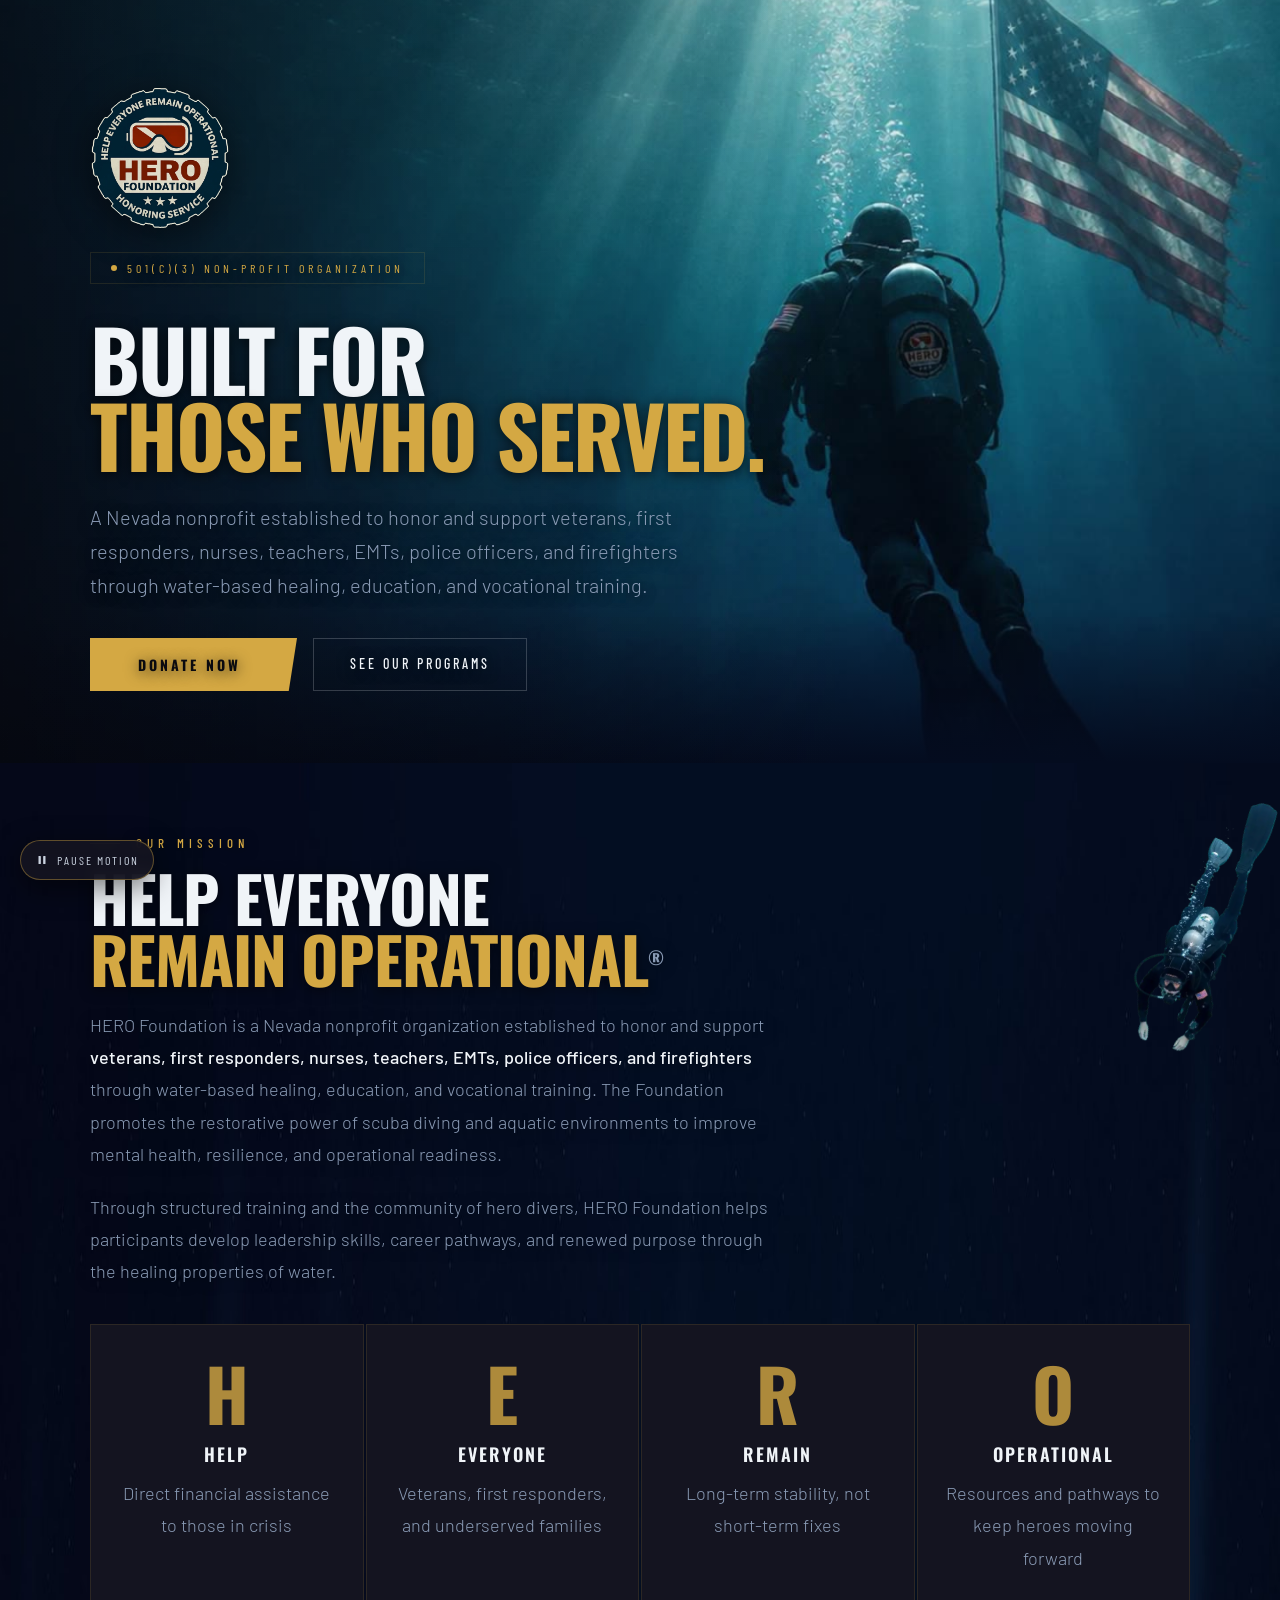
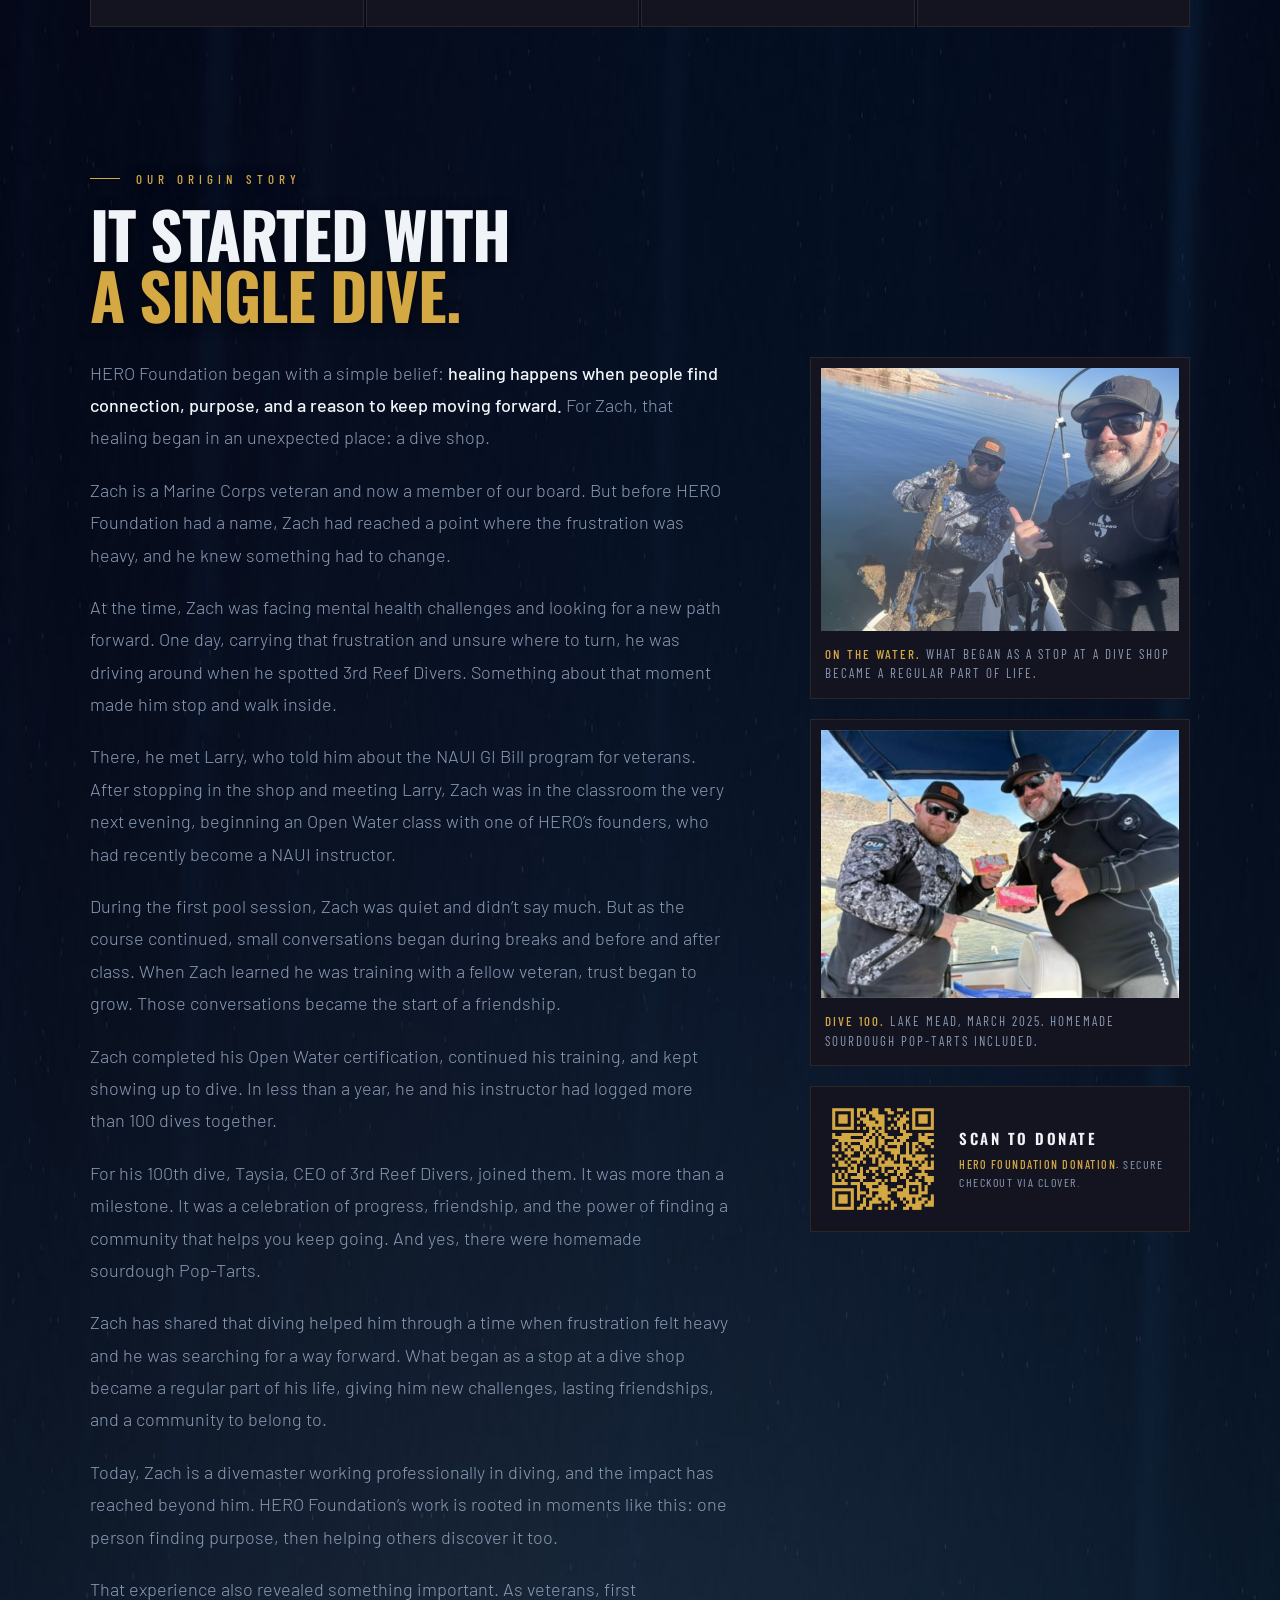
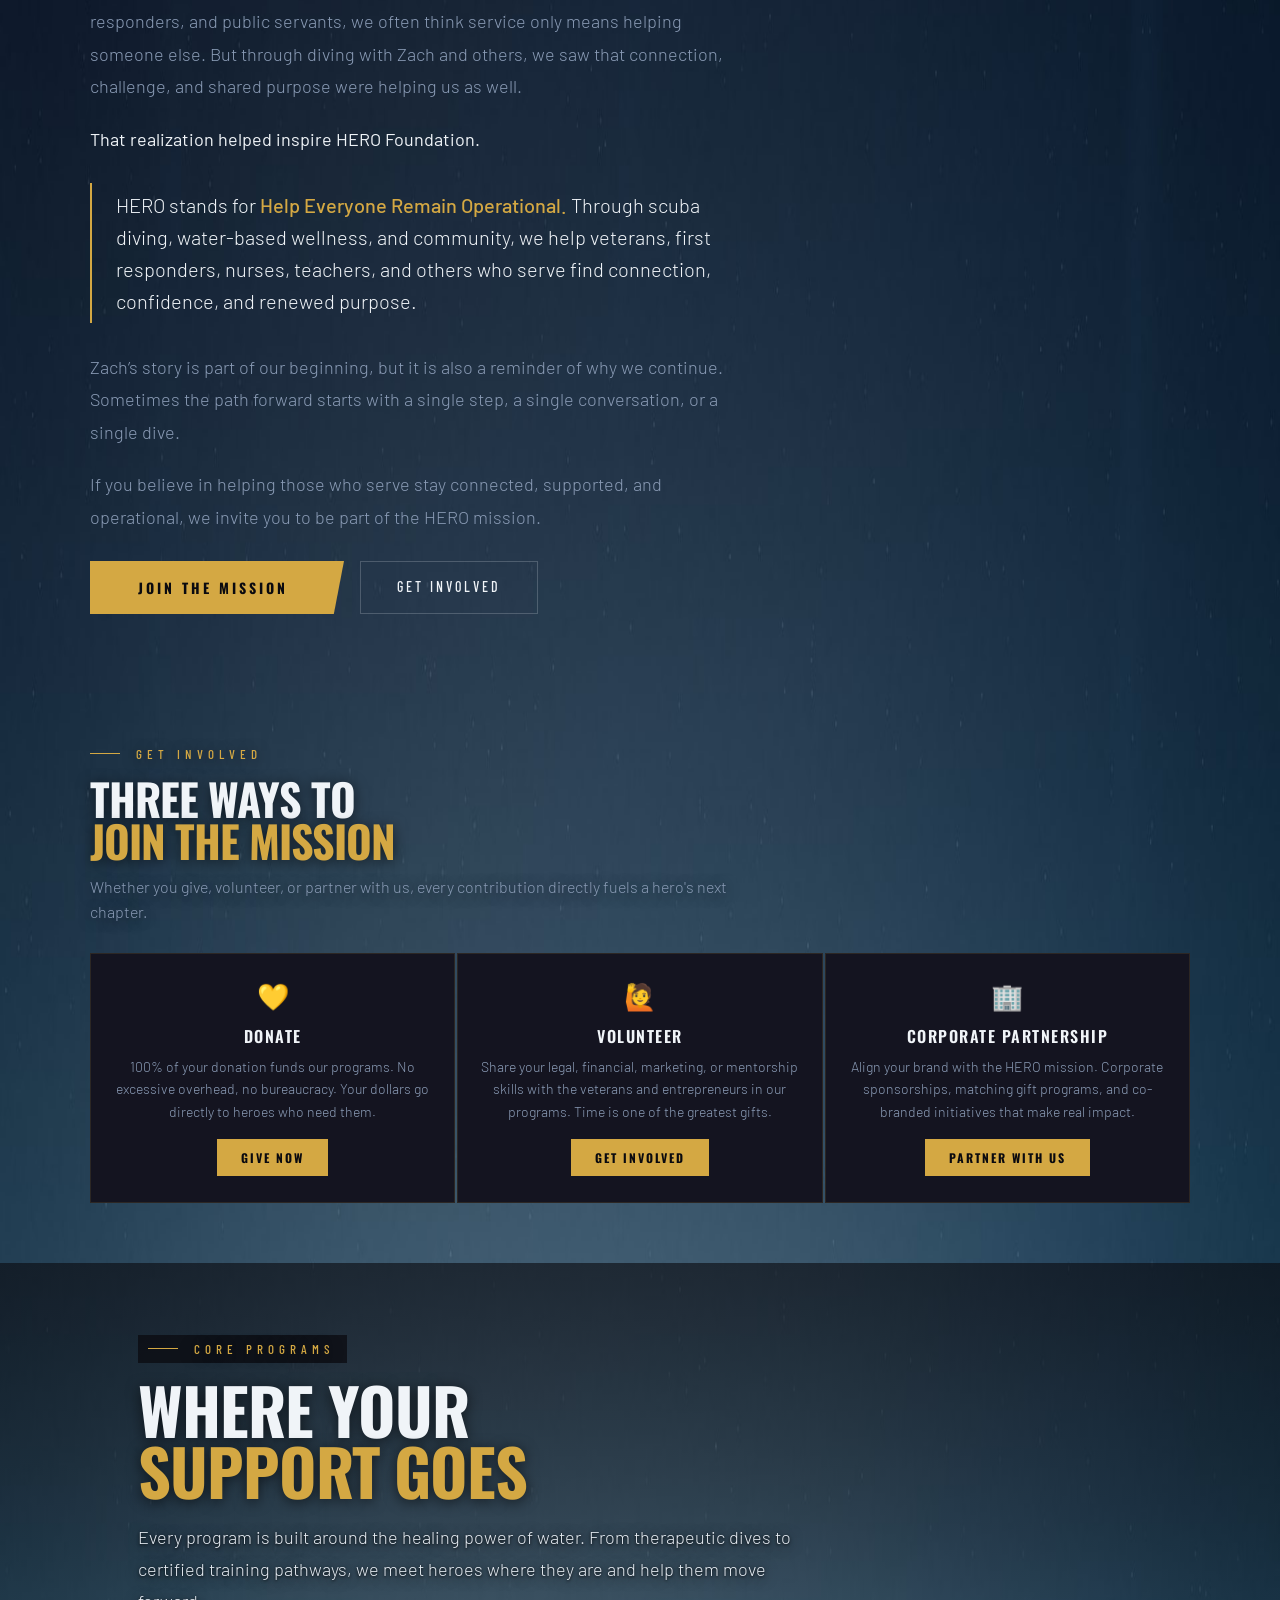
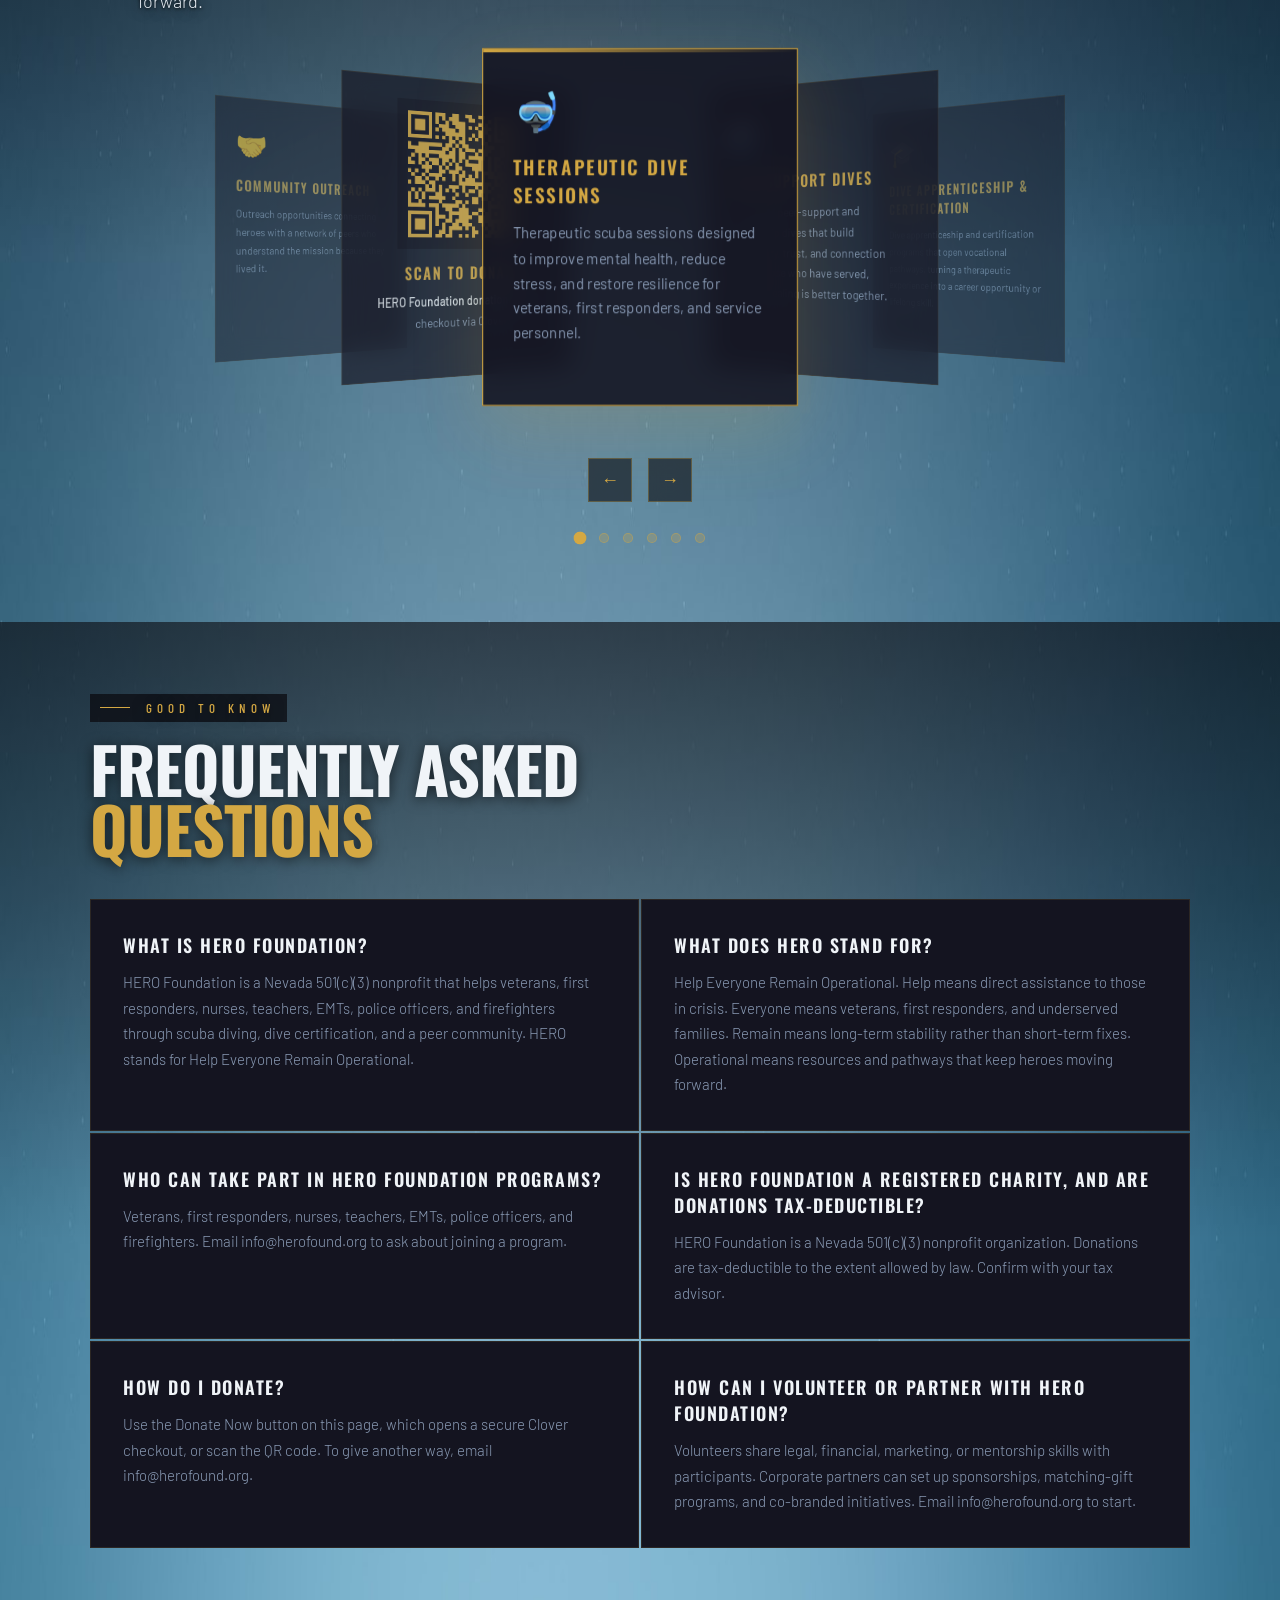
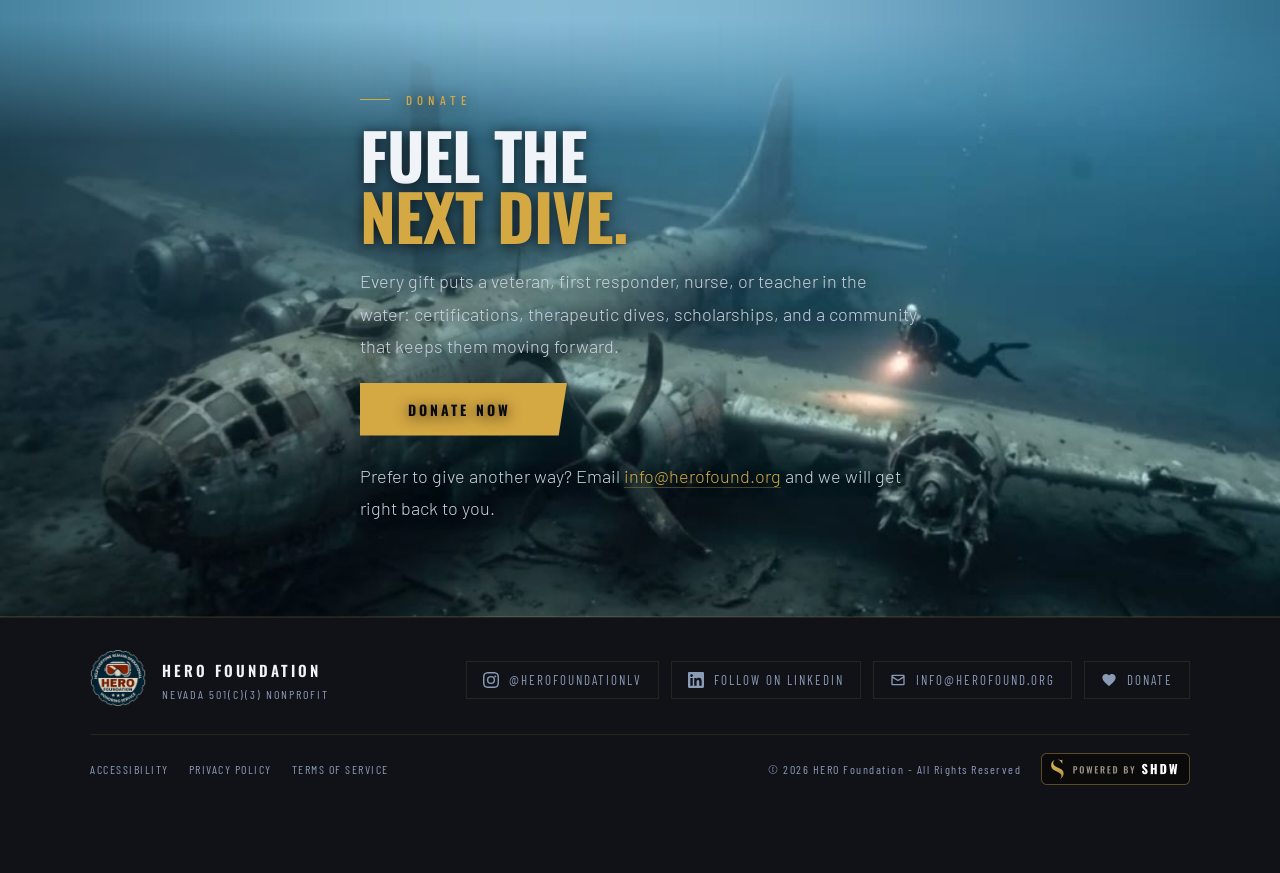
==== commit 3e83db1a: "Add the Powered by SHDW badge to the footer The compact dark badge from the SHDW Powered By kit sits" ====
--- a/index.html
+++ b/index.html
@@ -826,6 +826,10 @@
     }
     .footer-legal a:hover { color: var(--gold); border-color: var(--gold); }
     .footer-copy { font-family: 'Barlow Condensed', sans-serif; font-size: 12px; letter-spacing: 1.5px; color: var(--fog); margin: 0; }
+    /* Copyright and the small Powered by SHDW badge sit together at the right end of the bottom row. */
+    .footer-meta { display: flex; align-items: center; gap: 12px 20px; flex-wrap: wrap; }
+    .footer-badge { display: inline-flex; flex: none; line-height: 0; border-radius: 5px; }
+    .footer-badge img { display: block; width: 149px; height: 32px; }
 
     @media (max-width: 1024px) {
       .origin-grid { grid-template-columns: minmax(0, 1fr) 320px; gap: 40px; }
@@ -1248,7 +1252,10 @@
         <a href="/privacy-policy">Privacy Policy</a>
         <a href="/terms-of-service">Terms of Service</a>
       </nav>
-      <div class="footer-copy">&copy; 2026 HERO Foundation - All Rights Reserved</div>
+      <div class="footer-meta">
+        <div class="footer-copy">&copy; 2026 HERO Foundation - All Rights Reserved</div>
+        <a class="footer-badge" href="https://www.shdw.com" title="Powered by SHDW" target="_blank" rel="noopener"><img src="/powered-by-shdw-compact-dark.png" srcset="/powered-by-shdw-compact-dark.png 1x, /powered-by-shdw-compact-dark@2x.png 2x" alt="Powered by SHDW" width="149" height="32" loading="lazy" decoding="async"></a>
+      </div>
     </div>
   </footer>
 
